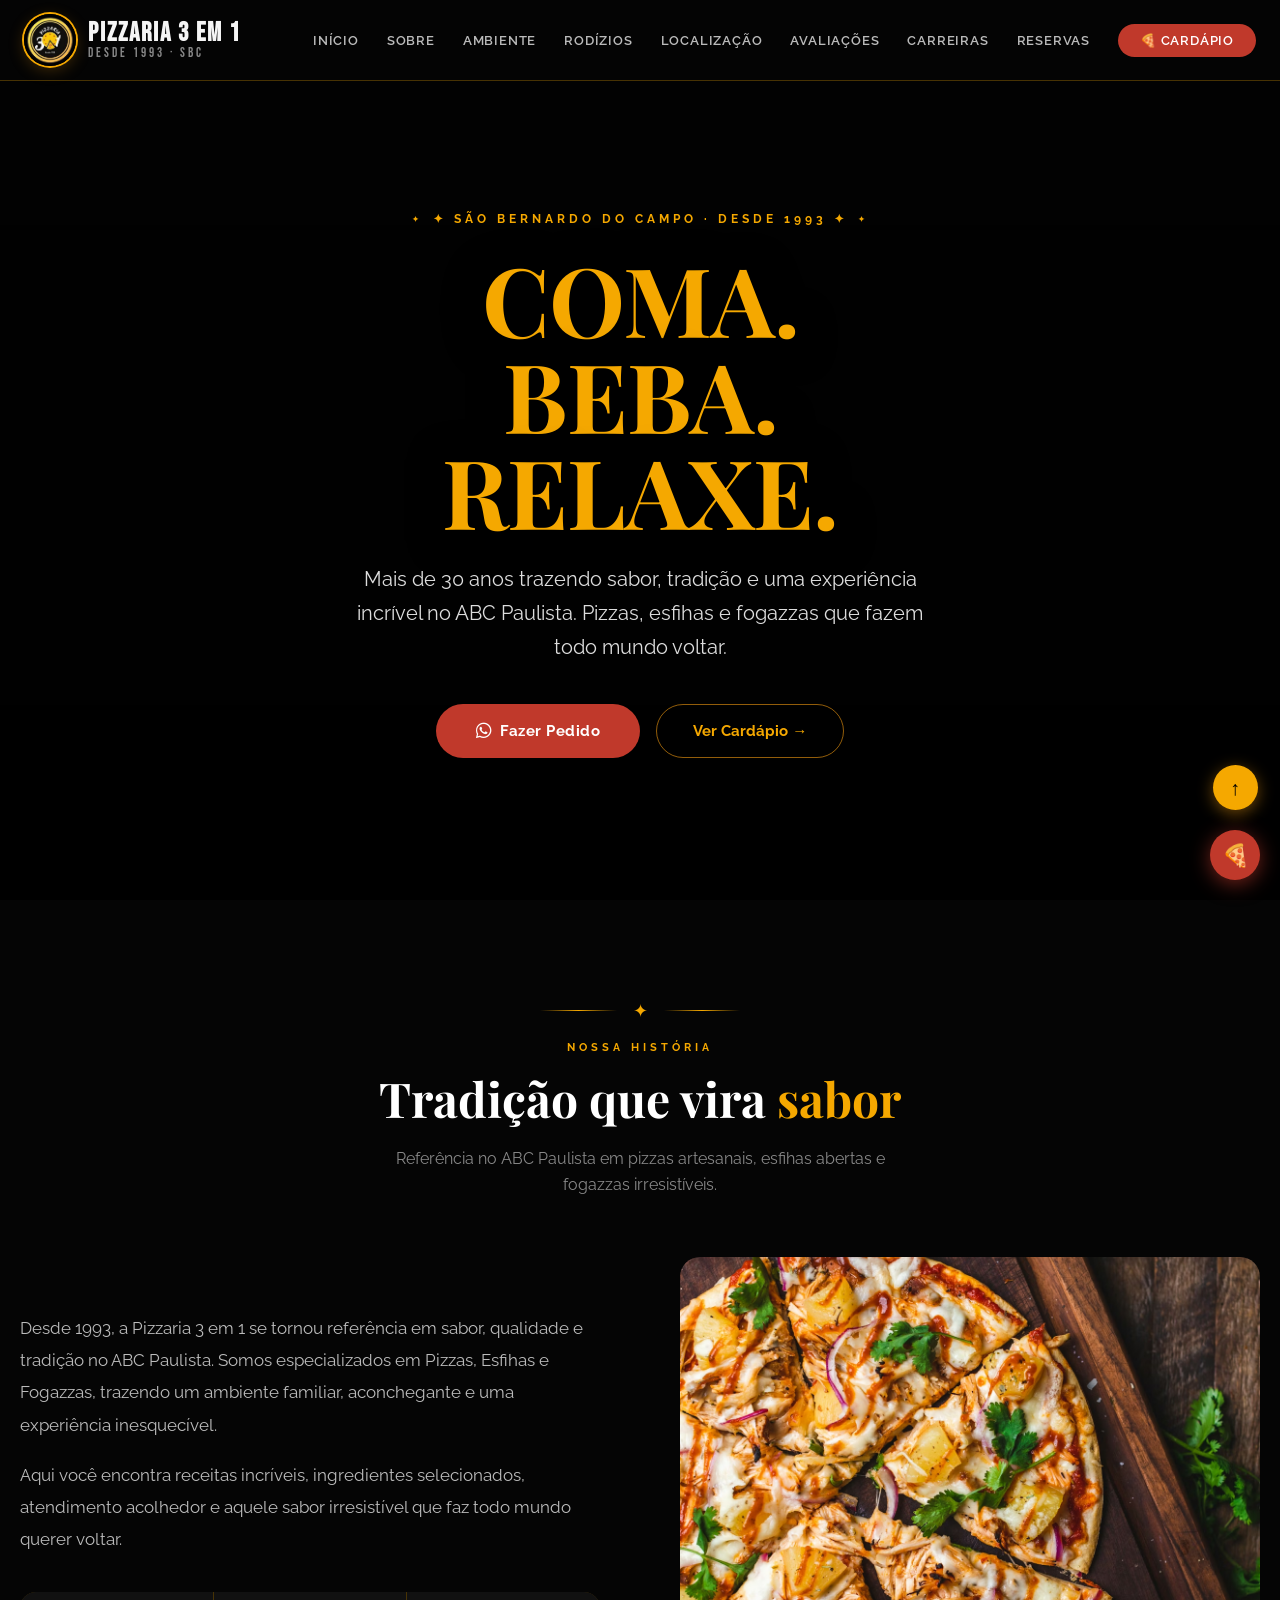
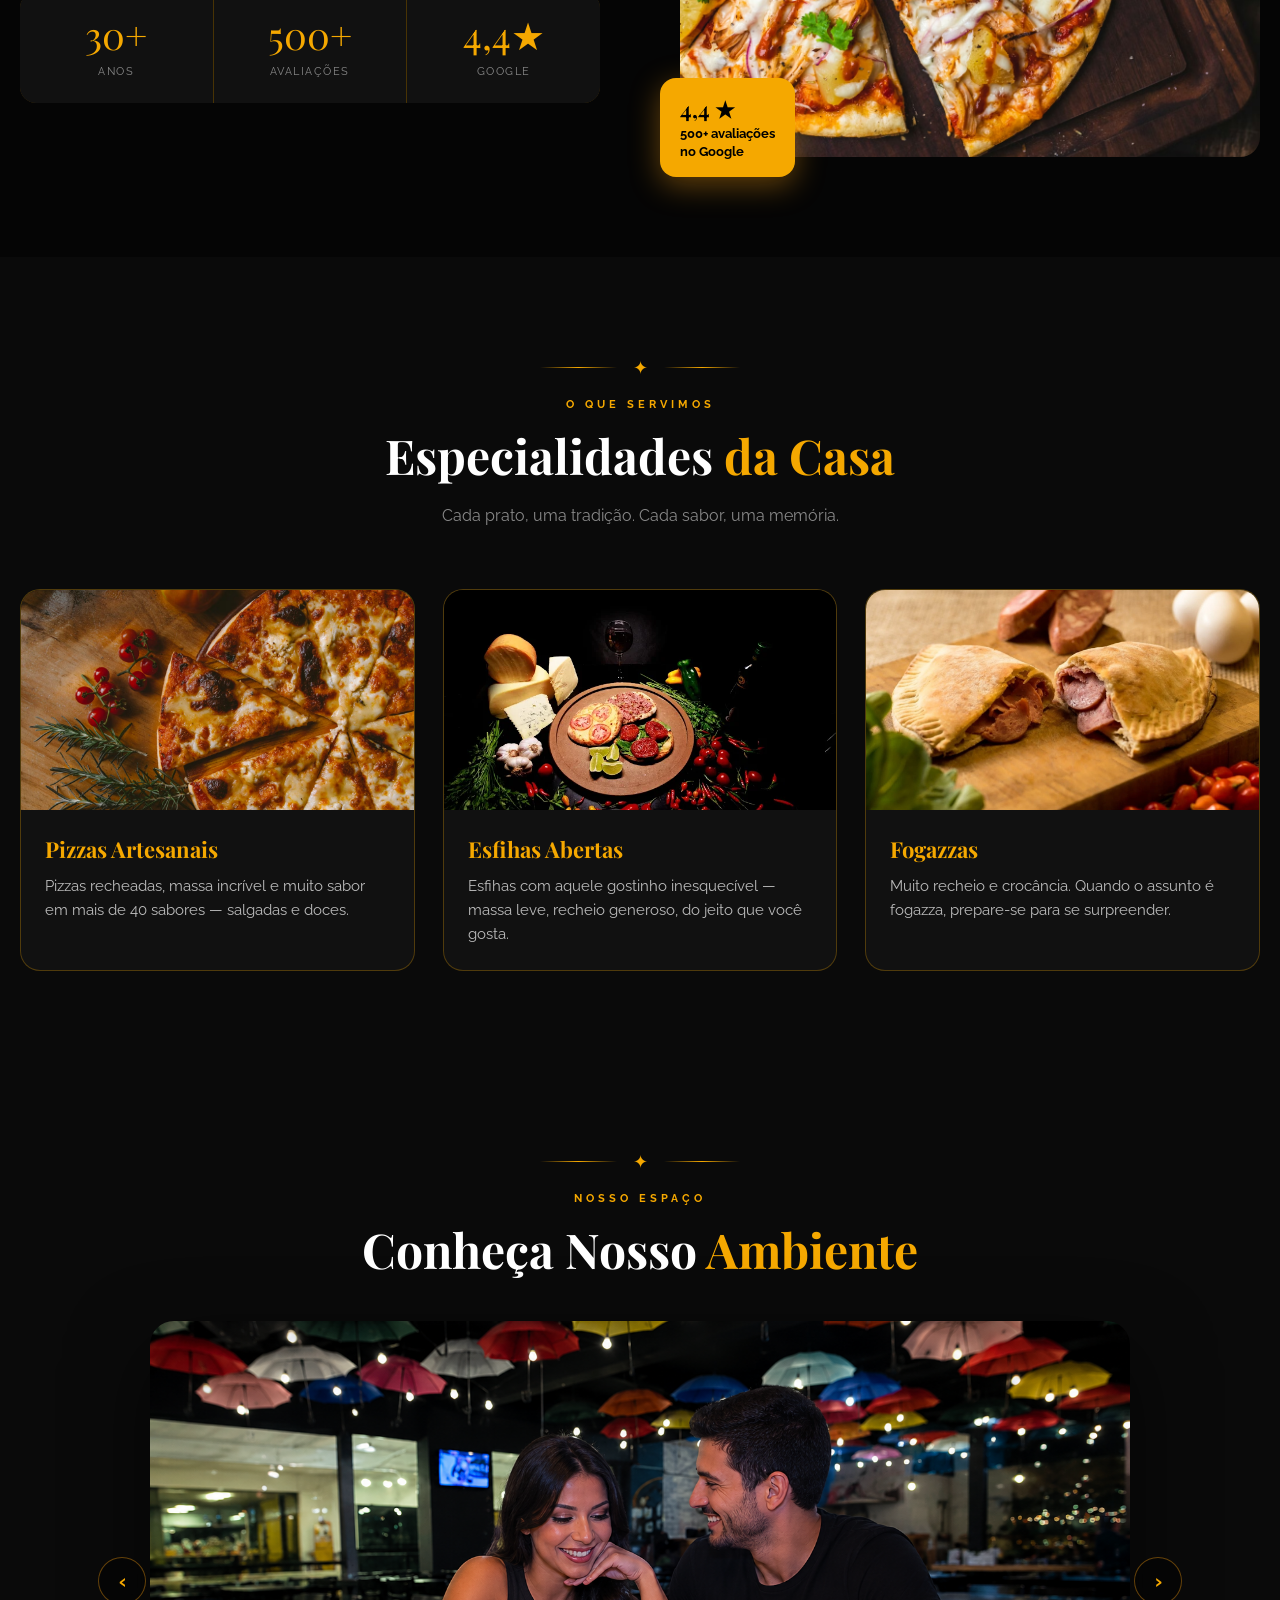
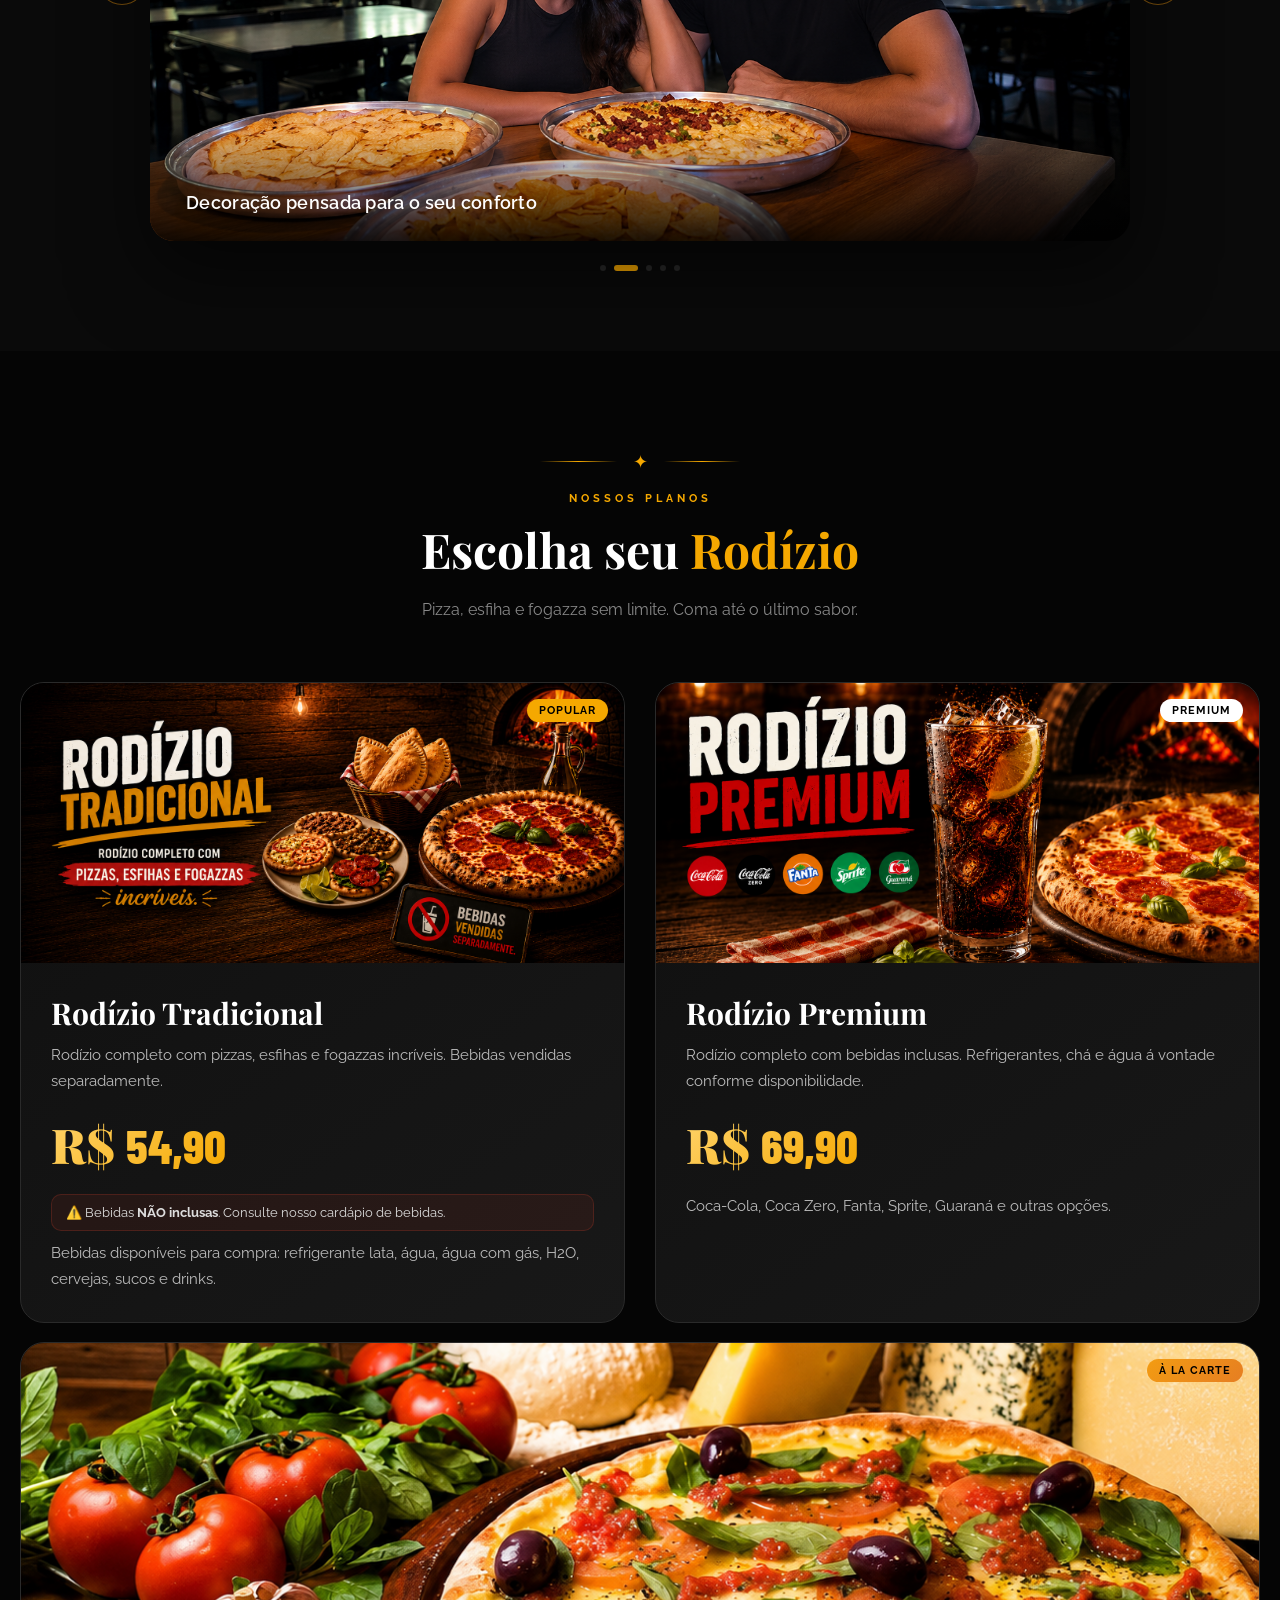
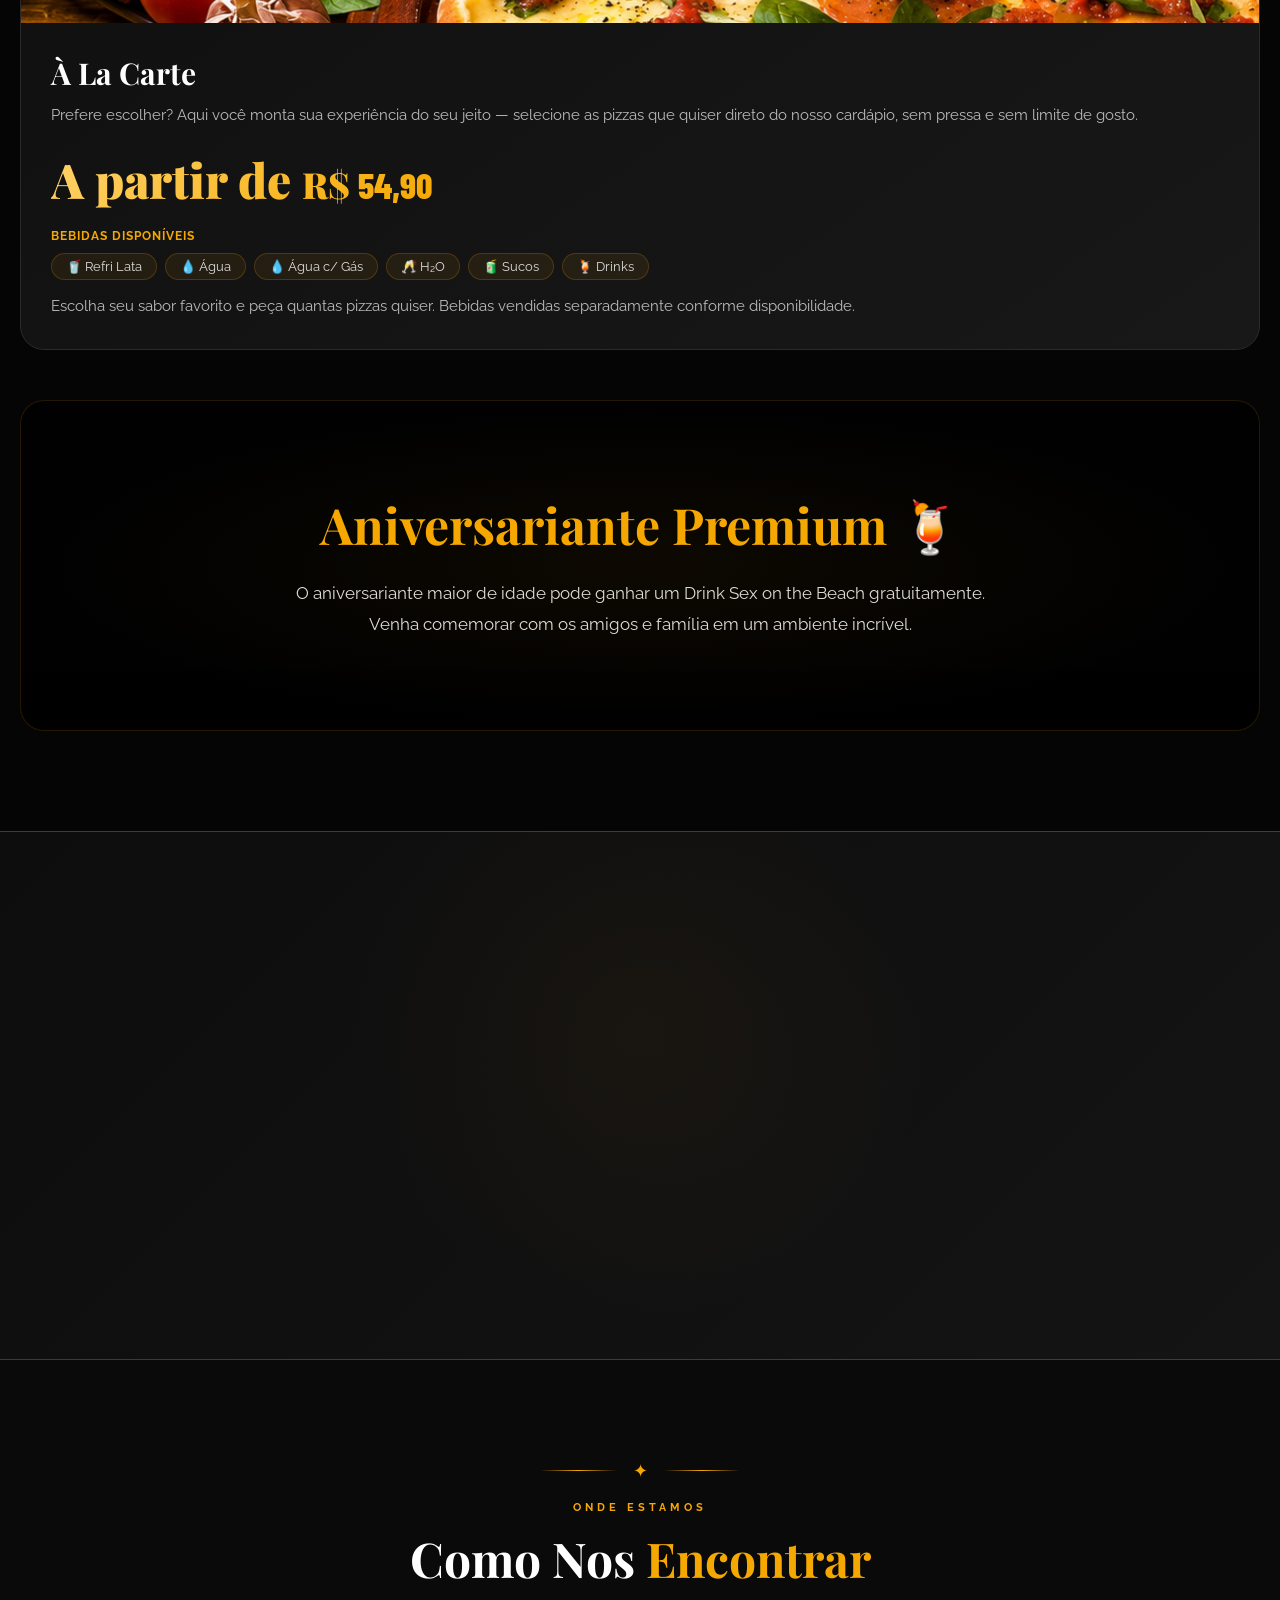
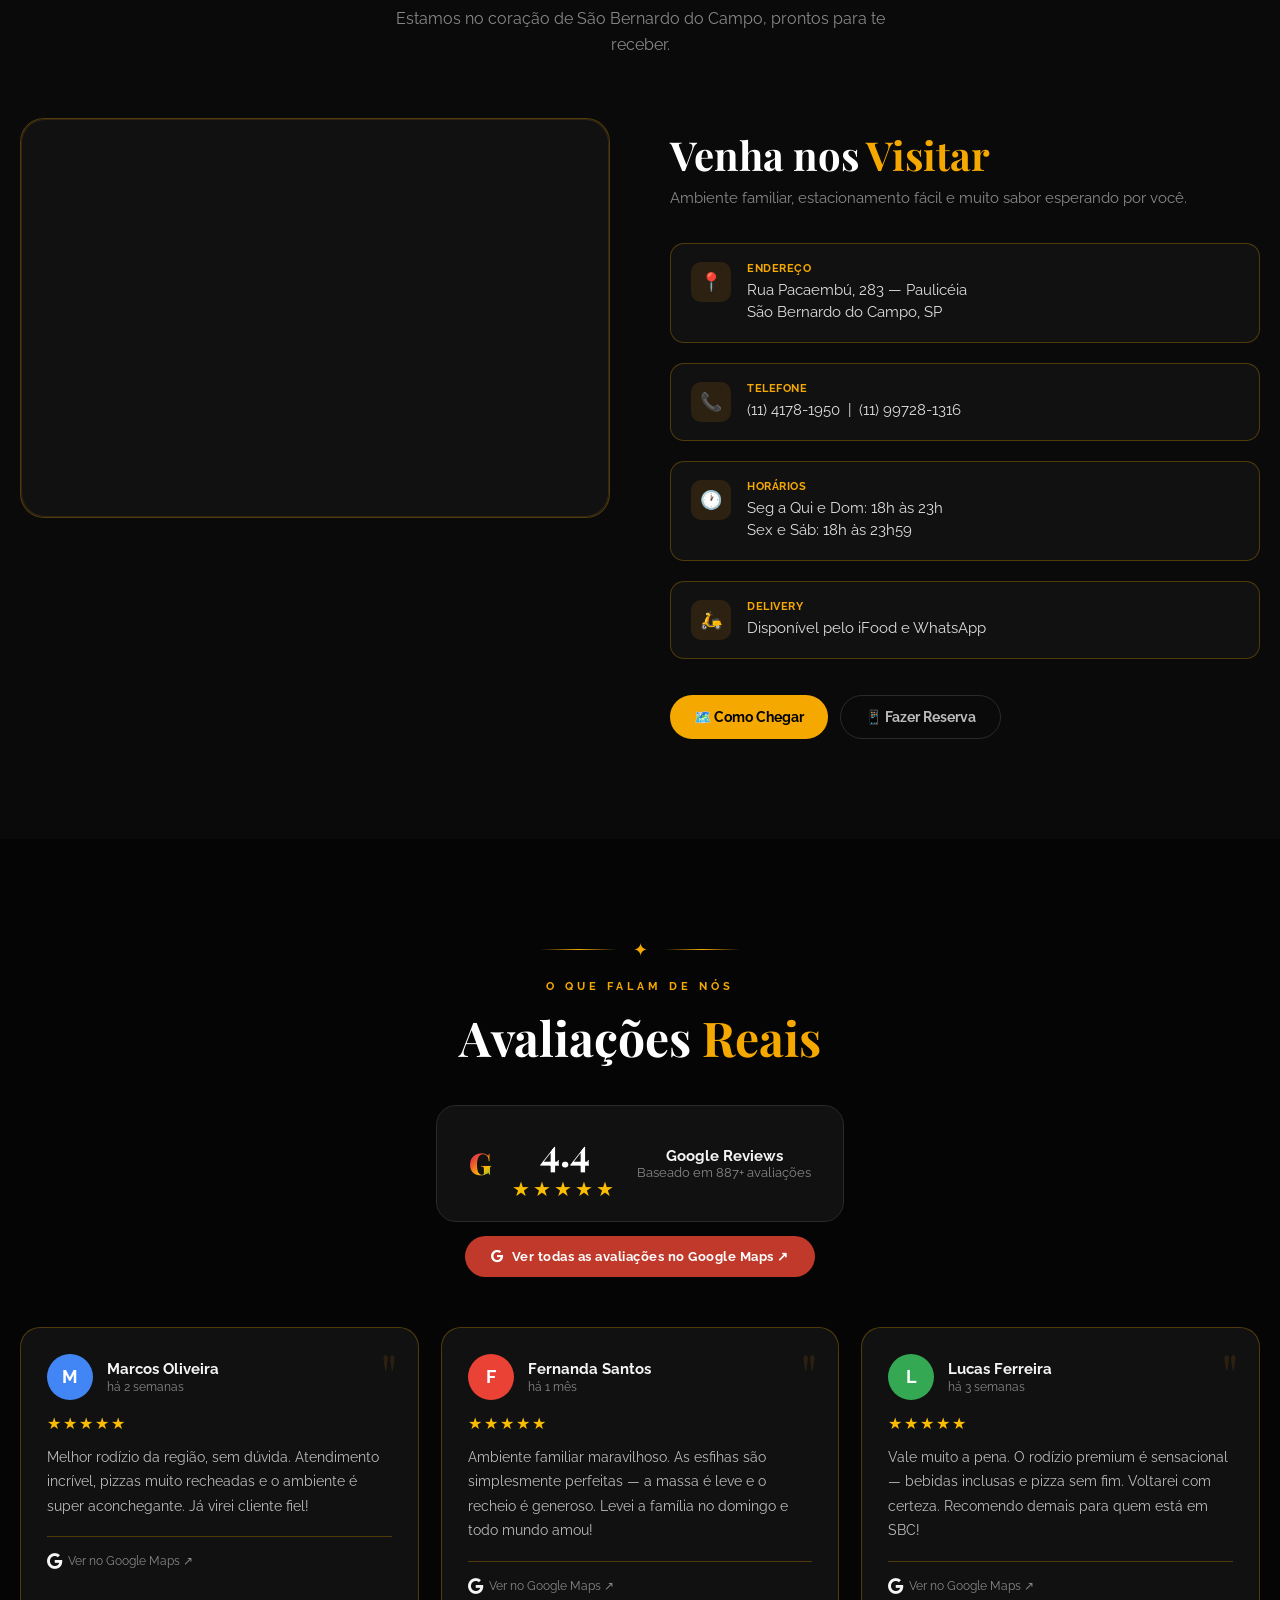
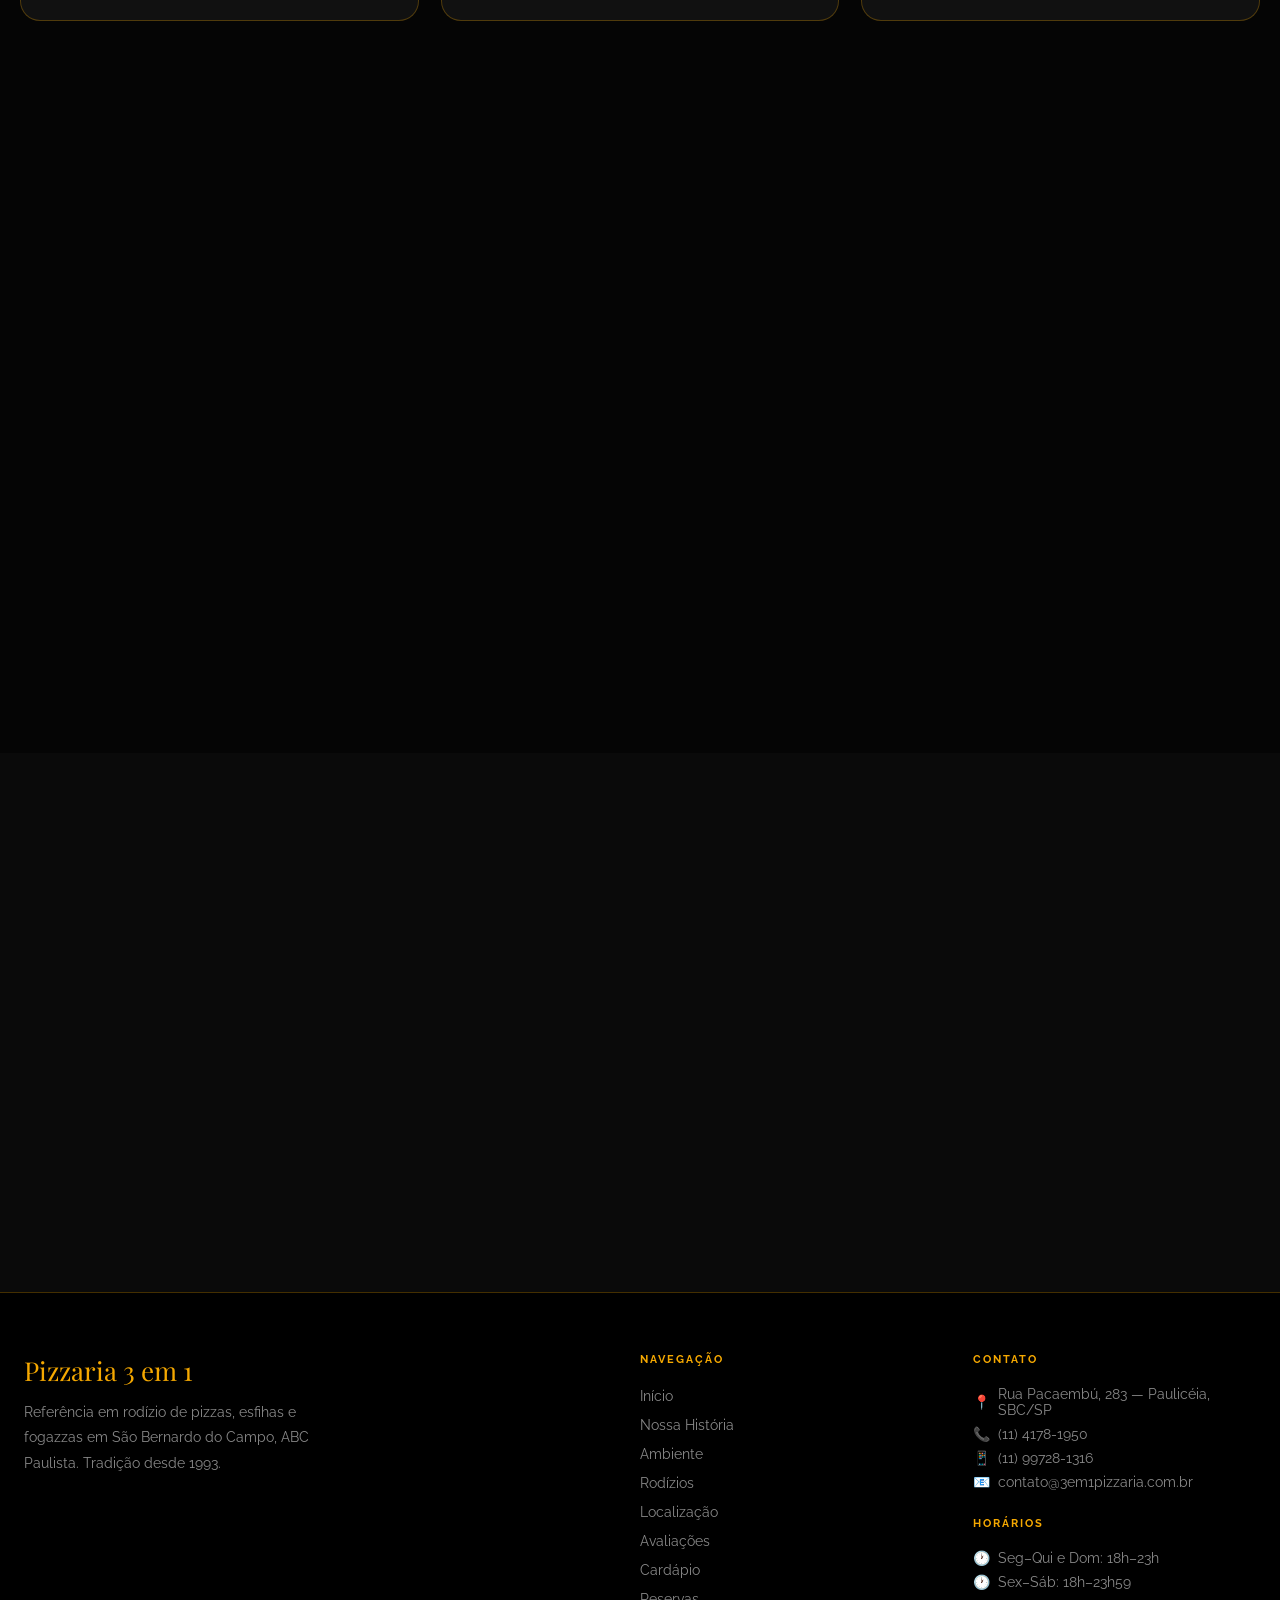
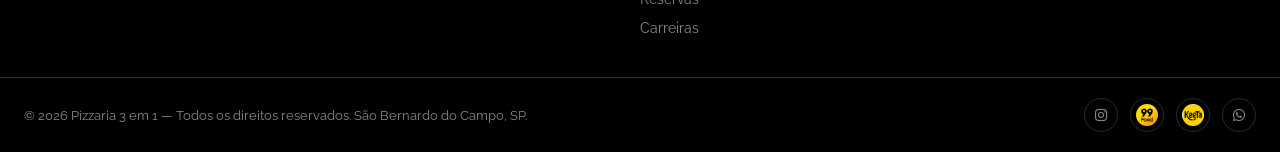
==== index.html @ fbf91c98 "Initial project commit" ====
<!DOCTYPE html>
<html lang="pt-BR">
<head>
  <meta charset="UTF-8" />
  <meta name="viewport" content="width=device-width, initial-scale=1.0" />
  <!-- Feito por:  -->
  <!-- Ajustes iniciais de informações do site-->
  <title>Pizzaria 3 em 1 | Melhor Rodízio de Pizza em São Bernardo do Campo — ABC Paulista</title>
  <meta name="description" content="A Pizzaria 3 em 1 é referência em rodízio de pizzas, esfihas e fogazzas em São Bernardo do Campo. Mais de 30 anos de tradição no ABC Paulista. Delivery, rodízio e ambiente familiar. (11) 99728-1316.">
  <meta name="keywords" content="pizzaria são bernardo do campo, rodízio pizza ABC paulista, delivery pizza SBC, pizzaria 3 em 1, esfiha são bernardo, fogazza SBC, melhor pizzaria ABC, rodízio pizza paulicéia, pizza delivery são bernardo">
  <meta name="robots" content="index, follow">
  <meta name="author" content="Pizzaria 3 em 1">
  <link rel="canonical" href="https://www.3em1pizzaria.com.br/">

  <!--  OPEN GRAPH  - Prévia do site em compartilhamento -->
  <meta property="og:type" content="restaurant">
  <meta property="og:title" content="Pizzaria 3 em 1 — Coma. Beba. Relaxe. | São Bernardo do Campo">
  <meta property="og:description" content="O melhor rodízio de pizzas, esfihas e fogazzas do ABC Paulista. Mais de 30 anos de tradição em São Bernardo do Campo. Reserve sua mesa!">
  <meta property="og:image" content="https://images.unsplash.com/photo-1513104890138-7c749659a591?q=80&w=1200&auto=format&fit=crop">
  <meta property="og:url" content="https://www.3em1pizzaria.com.br/">
  <meta property="og:site_name" content="Pizzaria 3 em 1">
  <meta property="og:locale" content="pt_BR">

  <!--  TWITTER CARD - Prévia do site em compartilhamento  -->
  <meta name="twitter:card" content="summary_large_image">
  <meta name="twitter:title" content="Pizzaria 3 em 1 — São Bernardo do Campo">
  <meta name="twitter:description" content="O melhor rodízio de pizzas, esfihas e fogazzas do ABC Paulista. Tradição desde 1993.">
  <meta name="twitter:image" content="https://images.unsplash.com/photo-1513104890138-7c749659a591?q=80&w=1200&auto=format&fit=crop">

  <!-- FONTS - Fontes do site  -->
  <link rel="preconnect" href="https://fonts.googleapis.com">
  <link rel="preconnect" href="https://fonts.gstatic.com" crossorigin>
  <link href="https://fonts.googleapis.com/css2?family=Playfair+Display:wght@700;900&family=Raleway:wght@400;600;700&family=Bebas+Neue&family=Barlow+Condensed:wght@700;800&display=swap" rel="stylesheet">

  <!-- LOCAL BUSINESS SCHEMA - Passando dados para o Google melhorar a pesquisa -->
  <script type="application/ld+json">
  {
    "@context": "https://schema.org",
    "@type": "Restaurant",
    "name": "Pizzaria 3 em 1",
    "image": "https://images.unsplash.com/photo-1513104890138-7c749659a591?q=80&w=1200",
    "description": "Pizzaria especializada em rodízio de pizzas, esfihas e fogazzas em São Bernardo do Campo, ABC Paulista.",
    "url": "https://www.3em1pizzaria.com.br",
    "telephone": ["+55-11-4178-1950", "+55-11-99728-1316"],
    "email": "contato@3em1pizzaria.com.br",
    "address": {
      "@type": "PostalAddress",
      "streetAddress": "Rua Pacaembú, 283",
      "addressLocality": "São Bernardo do Campo",
      "addressRegion": "SP",
      "postalCode": "09778-000",
      "addressCountry": "BR"
    },
    "geo": {
      "@type": "GeoCoordinates",
      "latitude": -23.6939,
      "longitude": -46.5649
    },
    "openingHoursSpecification": [
      { "@type": "OpeningHoursSpecification", "dayOfWeek": ["Monday","Tuesday","Wednesday","Thursday","Sunday"], "opens": "18:00", "closes": "23:00" },
      { "@type": "OpeningHoursSpecification", "dayOfWeek": ["Friday","Saturday"], "opens": "18:00", "closes": "23:59" }
    ],
    "servesCuisine": ["Pizza", "Esfiha", "Fogazza", "Comida Brasileira"],
    "priceRange": "$$",
    "aggregateRating": { "@type": "AggregateRating", "ratingValue": "4.4", "reviewCount": "500" },
    "hasMenu": "https://www.3em1pizzaria.com.br/cardapio.html"
  }
  </script>
  <!-- fontawasome - Framework -->
  <link rel="stylesheet" href="https://cdnjs.cloudflare.com/ajax/libs/font-awesome/6.7.2/css/all.min.css" crossorigin="anonymous" referrerpolicy="no-referrer" />
  <!-- Style.css -->
   <link rel="stylesheet" href="CSS/style.css">

  <!-- CORREÇÕES DA RESPONSIVIDADE E FONTE -->
  <!-- Fixer.css -->
   <link rel="stylesheet" href="CSS/fixer.css">
</head>
<body>

<!--  HEADER PREMIUM  -->
<header id="mainHeader" role="banner">
  <nav aria-label="Navegação principal">
    <div class="logo-wrap">
      <a href="#home" aria-label="Voltar ao início">
        <img class="logo-icon" src="imagens/logo.jpg" alt="Logo da Pizzaria 3 em 1">     </a>
      <div class="logo-text" aria-label="Pizzaria 3 em 1">
        <strong class="logo-title">Pizzaria 3 em 1</strong>
        <span class="logo-sub">Desde 1993 · SBC</span>
      </div>
    </div>
<!-- Navegação - Navbar -->
    <div class="nav-links" role="navigation">
      <a href="#home">Início</a>
      <a href="#sobre">Sobre</a>
      <a href="#ambiente">Ambiente</a>
      <a href="#rodizio">Rodízios</a>
      <a href="#localizacao">Localização</a>
      <a href="#avaliacoes">Avaliações</a>
      <a href="#carreiras">Carreiras</a>
      <a href="reserva.html">Reservas</a>
      <a href="cardapio.html" class="nav-cta" aria-label="Ver cardápio completo"><span>🍕 Cardápio</span></a>
      
    </div>
    <!-- Menu Mobile -->
    <button class="pizza-menu-btn" id="pizzaMenuBtn" aria-label="Abrir menu de navegação" aria-expanded="false">
      <span class="pizza-slice" id="pizzaSlice" aria-hidden="true">🍕</span>
    </button>
  </nav>
</header>

<!-- NAV MOBILE -->
<nav class="mobile-nav" id="mobileNav" aria-label="Menu mobile" aria-hidden="true">
  <button class="mobile-nav-close" id="mobileNavClose" aria-label="Fechar menu">✕</button>
  <img class="mobile-nav-logo" src="imagens/logo.jpg" alt="Logo da Pizzaria 3 em 1">
  <a href="#home" class="mobile-link">Início</a>
  <a href="#sobre" class="mobile-link">Sobre</a>
  <a href="#ambiente" class="mobile-link">Ambiente</a>
  <a href="#rodizio" class="mobile-link">Rodízios</a>
  <a href="#localizacao" class="mobile-link">Localização</a>
  <a href="#avaliacoes" class="mobile-link">Avaliações</a>
  <a href="#carreiras" class="mobile-link">Carreiras</a>
  <a href="reserva.html" class="mobile-link">Reservas</a>
  <a href="cardapio.html" class="mobile-link mobile-link-highlight">🍕 Cardápio</a>
</nav>

<!-- ══════════════════════════════════════════
     HERO PREMIUM
══════════════════════════════════════════ -->
<section class="hero" id="home" aria-label="Banner principal">
  <div class="hero-bg" id="heroBg"></div>
  <div class="hero-overlay"></div>
  <div class="hero-content">
    <div class="hero-eyebrow" aria-hidden="true">✦ São Bernardo do Campo · Desde 1993 ✦</div>
    <h1>COMA.<br>BEBA.<br>RELAXE.</h1>
    <p>Mais de 30 anos trazendo sabor, tradição e uma experiência incrível no ABC Paulista. Pizzas, esfihas e fogazzas que fazem todo mundo voltar.</p>
    <div class="hero-btns">
      <a href="https://wa.me/5511997281316?text=Olá! Gostaria de fazer um pedido" class="btn" target="_blank" rel="noopener" aria-label="Fazer pedido via WhatsApp">
       <i class="fa-brands fa-whatsapp btn-icon" aria-hidden="true"></i>
        <span>Fazer Pedido</span>
      </a>
      <a href="cardapio.html" class="btn-outline" aria-label="Ver cardápio completo">Ver Cardápio →</a>
    </div>
  </div>

</section>

<!-- ══════════════════════════════════════════
     SOBRE / HISTÓRIA
══════════════════════════════════════════ -->
<section id="sobre" aria-labelledby="sobre-title">
  <div class="container">
    <div class="gold-divider reveal"><span>✦</span></div>
    <p class="section-label reveal">Nossa história</p>
    <h2 class="title reveal" id="sobre-title">Tradição que vira <em>sabor</em></h2>
    <p class="title-sub reveal">Referência no ABC Paulista em pizzas artesanais, esfihas abertas e fogazzas irresistíveis.</p>

    <div class="about-grid">
      <div class="about-text reveal">
        <p>Desde 1993, a Pizzaria 3 em 1 se tornou referência em sabor, qualidade e tradição no ABC Paulista. Somos especializados em Pizzas, Esfihas e Fogazzas, trazendo um ambiente familiar, aconchegante e uma experiência inesquecível.</p>
        <p>Aqui você encontra receitas incríveis, ingredientes selecionados, atendimento acolhedor e aquele sabor irresistível que faz todo mundo querer voltar.</p>
        <div class="about-stats" role="list">
          <div class="stat" role="listitem">
            <span class="stat-num">30+</span>
            <span class="stat-label">Anos</span>
          </div>
          <div class="stat" role="listitem">
            <span class="stat-num">500+</span>
            <span class="stat-label">Avaliações</span>
          </div>
          <div class="stat" role="listitem">
            <span class="stat-num">4,4★</span>
            <span class="stat-label">Google</span>
          </div>
        </div>
      </div>
      <div class="about-img-wrap reveal reveal-delay-2">
        <img
          class="about-img"
          src="imagens/aboutimage.avif"
          alt="Pizza artesanal suculenta da Pizzaria 3 em 1"
          loading="lazy"
          width="600" height="500"
        >
        <div class="about-img-badge" aria-label="Nota 4,4 no Google">
          <strong>4,4 ★</strong>
          500+ avaliações<br>no Google
        </div>
      </div>
    </div>
  </div>
</section>

<!-- ══════════════════════════════════════════
     ESPECIALIDADES
══════════════════════════════════════════ -->
<section aria-labelledby="esp-title" class="section-alt">
  <div class="container">
    <div class="gold-divider reveal"><span>✦</span></div>
    <p class="section-label reveal">O que servimos</p>
    <h2 class="title reveal" id="esp-title">Especialidades <em>da Casa</em></h2>
    <p class="title-sub reveal">Cada prato, uma tradição. Cada sabor, uma memória.</p>
    <div class="cards">
      <div class="card reveal reveal-delay-1">
        <div class="card-img-wrap">
          <img
            src="imagens/heroback.avif" alt="Pizzas Artesanais da Pizzaria 3 em 1"
            loading="lazy" width="900" height="220"
          >
        </div>
        <div class="card-content">
          <h3>Pizzas Artesanais</h3>
          <p>Pizzas recheadas, massa incrível e muito sabor em mais de 40 sabores — salgadas e doces.</p>
        </div>
      </div>
      <div class="card reveal reveal-delay-2">
        <div class="card-img-wrap">
          <img
            src="imagens/esfihas.webp"
            alt="Esfihas Abertas da Pizzaria 3 em 1"
            loading="lazy" width="400" height="220"
          >
        </div>
        <div class="card-content">
          <h3>Esfihas Abertas</h3>
          <p>Esfihas com aquele gostinho inesquecível — massa leve, recheio generoso, do jeito que você gosta.</p>
        </div>
      </div>
      <div class="card reveal reveal-delay-3">
        <div class="card-img-wrap">
          <img
            src="imagens/fog.webp"
            alt="Fogazzas crocantes da Pizzaria 3 em 1"
            loading="lazy" width="400" height="220"
          >
        </div>
        <div class="card-content">
          <h3>Fogazzas</h3>
          <p>Muito recheio e crocância. Quando o assunto é fogazza, prepare-se para se surpreender.</p>
        </div>
      </div>
    </div>
  </div>
</section>

<!-- ══════════════════════════════════════════
     CARROSSEL DE AMBIENTE
══════════════════════════════════════════ -->
<section class="carousel-section" id="ambiente" aria-labelledby="amb-title">
  <div class="gold-divider reveal"><span>✦</span></div>
  <p class="section-label reveal">Nosso espaço</p>
  <h2 class="title reveal" id="amb-title">Conheça Nosso <em>Ambiente</em></h2>
  <div class="carousel-wrapper">
    <div class="carousel-track-outer">
      <div class="carousel-track" id="carouselTrack" role="list">
        <div class="carousel-slide" role="listitem">
          <img src="imagens/ambiente1.png" alt="Salão principal — ambiente familiar e aconchegante" loading="lazy" width="1100" height="520">
          <div class="carousel-caption">Salão principal — ambiente familiar e aconchegante</div>
        </div>
        <div class="carousel-slide" role="listitem">
          <img src="imagens/ambiente2.png" alt="Mesas e decoração pensadas para o seu conforto" loading="lazy" width="1100" height="520">
          <div class="carousel-caption">Decoração pensada para o seu conforto</div>
        </div>
        <div class="carousel-slide" role="listitem">
          <img src="imagens/ambiente3.avif" alt="Pizzas artesanais saindo do forno" loading="lazy" width="1100" height="520">
          <div class="carousel-caption">Nossas pizzas artesanais saindo do forno</div>
        </div>
        <div class="carousel-slide" role="listitem">
          <img src="imagens/ambiente4.png" alt="Nossa equipe pronta para te receber" loading="lazy" width="1100" height="520">
          <div class="carousel-caption">Nossa equipe pronta para te receber</div>
        </div>
        <div class="carousel-slide" role="listitem">
          <img src="imagens/ambiente5.avif" alt="Esfihas abertas com sabores irresistíveis" loading="lazy" width="1100" height="520">
          <div class="carousel-caption">Esfihas abertas com sabores irresistíveis</div>
        </div>
      </div>
    </div>
    <button class="carousel-btn prev" id="carouselPrev" aria-label="Slide anterior">‹</button>
    <button class="carousel-btn next" id="carouselNext" aria-label="Próximo slide">›</button>
  </div>
  <div class="carousel-dots" id="carouselDots" role="tablist" aria-label="Slides do carrossel"></div>
</section>

<!-- ══════════════════════════════════════════
     RODÍZIOS
══════════════════════════════════════════ -->
<section id="rodizio" aria-labelledby="rod-title">
  <div class="container">
    <div class="gold-divider reveal"><span>✦</span></div>
    <p class="section-label reveal">Nossos planos</p>
    <h2 class="title reveal" id="rod-title">Escolha seu <em>Rodízio</em></h2>
    <p class="title-sub reveal">Pizza, esfiha e fogazza sem limite. Coma até o último sabor.</p>

    <div class="rodizios">
      <div class="rodizio-box reveal reveal-delay-1">
        <div class="rodizio-box-img-wrap">
          <img src="imagens/tradicional.png" alt="Rodízio Tradicional da Pizzaria 3 em 1" loading="lazy" width="600" height="280">
          <span class="rodizio-badge">Popular</span>
        </div>
        <div class="rodizio-content">
          <h3>Rodízio Tradicional</h3>
          <p>Rodízio completo com pizzas, esfihas e fogazzas incríveis. Bebidas vendidas separadamente.</p>
          <div class="price" aria-label="Preço: R$ 54,90">R$ <span class="price-strong">54,90</span></div>
          <div class="rodizio-alert">⚠️ Bebidas <strong>NÃO inclusas</strong>. Consulte nosso cardápio de bebidas.</div>
          <p class="rodizio-drinks">Bebidas disponíveis para compra: refrigerante lata, água, água com gás, H2O, cervejas, sucos e drinks.</p>
        </div>
      </div>
      <div class="rodizio-box reveal reveal-delay-2">
        <div class="rodizio-box-img-wrap">
          <img src="imagens/premium.png" alt="Rodízio Premium da Pizzaria 3 em 1" loading="lazy" width="600" height="280">
          <span class="rodizio-badge rodizio-badge-premium">Premium</span>
        </div>
        <div class="rodizio-content">
          <h3>Rodízio Premium</h3>
          <p>Rodízio completo com bebidas inclusas. Refrigerantes, chá e água á vontade conforme disponibilidade.</p>
          <div class="price" aria-label="Preço: R$ 69,90">R$ <span class="price-strong">69,90</span></div>
          <p class="rodizio-note">Coca-Cola, Coca Zero, Fanta, Sprite, Guaraná e outras opções.</p>
        </div>
      </div>
    </div>

    <br>
    
<div class="rodizio-box reveal reveal-delay-3">
  <div class="rodizio-box-img-wrap">
    <img src="imagens/pizza.png" alt="Pizza à la carte Pizzaria 3 em 1" loading="lazy" width="600" height="280">
    <span class="rodizio-badge rodizio-badge-la-carte">À La Carte</span>
  </div>
  <div class="rodizio-content">
    <h3>À La Carte</h3>
    <p>Prefere escolher? Aqui você monta sua experiência do seu jeito — selecione as pizzas que quiser direto do nosso cardápio, sem pressa e sem limite de gosto.</p>
    <div class="price" aria-label="Pizzas a partir de R$ 54,90">A partir de <span class="price-large">R$&nbsp;<span class="price-strong">54,90</span></span></div>
    <div class="beverage-block">
      <div class="beverage-label">Bebidas disponíveis</div>
      <div class="beverage-chips">
        <span class="beverage-chip">🥤 Refri Lata</span>
        <span class="beverage-chip">💧 Água</span>
        <span class="beverage-chip">💧 Água c/ Gás</span>
        <span class="beverage-chip">🥂 H₂O</span>
        <span class="beverage-chip">🧃 Sucos</span>
        <span class="beverage-chip">🍹 Drinks</span>
      </div>
    </div>
    <p class="menu-card-note">Escolha seu sabor favorito e peça quantas pizzas quiser. Bebidas vendidas separadamente conforme disponibilidade.</p>
  </div>
</div>

    <div class="birthday reveal">
      <h2>Aniversariante Premium 🍹</h2>
      <p>O aniversariante maior de idade pode ganhar um Drink Sex on the Beach gratuitamente. Venha comemorar com os amigos e família em um ambiente incrível.</p>
    </div>
  </div>
</section>

<!-- ══════════════════════════════════════════
     CTA CARDÁPIO
══════════════════════════════════════════ -->
<section class="menu-cta-section" aria-labelledby="cta-title">
  <div class="container reveal">
    <div class="gold-divider"><span>✦</span></div>
    <h2 id="cta-title">Cardápio <em>Completo</em></h2>
    <p>Mais de 100 sabores entre pizzas, esfihas, fogazzas, porções e bebidas. Veja tudo no nosso cardápio interativo.</p>
    <div class="menu-cta-tags">
      <span class="tag">🍕 Pizzas</span>
      <span class="tag">🥙 Esfihas</span>
      <span class="tag">🥟 Fogazzas</span>
      <span class="tag">🍟 Porções</span>
      <span class="tag">🍺 Bebidas</span>
      <span class="tag">🍫 Doces</span>
    </div>
    <a href="cardapio.html" class="btn btn-wide" aria-label="Ver cardápio completo">
      <span>Ver Cardápio Completo</span> →
    </a>
  </div>
</section>

<!-- ══════════════════════════════════════════
     LOCALIZAÇÃO
══════════════════════════════════════════ -->
<section class="location-section" id="localizacao" aria-labelledby="loc-title">
  <div class="container">
    <div class="gold-divider reveal"><span>✦</span></div>
    <p class="section-label reveal text-center">Onde estamos</p>
    <h2 class="title reveal" id="loc-title">Como Nos <em>Encontrar</em></h2>
    <p class="title-sub reveal">Estamos no coração de São Bernardo do Campo, prontos para te receber.</p>
  </div>
  <div class="location-grid">
    <div class="location-map reveal">
      <!-- MAPA COM COORDENADAS REAIS DA RUA PACAEMBÚ, 283 -->
      <iframe
        src="https://www.google.com/maps/embed?pb=!1m18!1m12!1m3!1d3654.2!2d-46.549071!3d-23.682511!2m3!1f0!2f0!3f0!3m2!1i1024!2i768!4f13.1!3m3!1m2!1s0x94ce4486c3acd0c5%3A0x5b7b5e5e5e5e5e5e!2sR.%20Pacaemb%C3%BA%2C%20283%20-%20Pauliceia%2C%20S%C3%A3o%20Bernardo%20do%20Campo%20-%20SP%2C%2009692-040!5e0!3m2!1spt-BR!2sbr!4v1700000000000!5m2!1spt-BR!2sbr"
        title="Localização da Pizzaria 3 em 1 — Rua Pacaembú, 283, São Bernardo do Campo"
        loading="lazy"
        referrerpolicy="no-referrer-when-downgrade"
        allowfullscreen
      ></iframe>
      <div class="location-map-overlay" aria-hidden="true"></div>
    </div>
    <div class="location-info reveal reveal-delay-2">
      <h2>Venha nos <em>Visitar</em></h2>
      <p class="loc-sub">Ambiente familiar, estacionamento fácil e muito sabor esperando por você.</p>
      <div class="loc-items">
        <div class="loc-item">
          <div class="loc-icon" aria-hidden="true">📍</div>
          <div class="loc-text">
            <strong>Endereço</strong>
            <p>Rua Pacaembú, 283 — Paulicéia<br>São Bernardo do Campo, SP</p>
          </div>
        </div>
        <div class="loc-item">
          <div class="loc-icon" aria-hidden="true">📞</div>
          <div class="loc-text">
            <strong>Telefone</strong>
            <p><a href="tel:+551141781950">(11) 4178-1950</a> &nbsp;|&nbsp; <a href="tel:+5511997281316">(11) 99728-1316</a></p>
          </div>
        </div>
        <div class="loc-item">
          <div class="loc-icon" aria-hidden="true">🕐</div>
          <div class="loc-text">
            <strong>Horários</strong>
            <p>Seg a Qui e Dom: 18h às 23h<br>Sex e Sáb: 18h às 23h59</p>
          </div>
        </div>
        <div class="loc-item">
          <div class="loc-icon" aria-hidden="true">🛵</div>
          <div class="loc-text">
            <strong>Delivery</strong>
            <p>Disponível pelo iFood e WhatsApp</p>
          </div>
        </div>
      </div>
      <div class="loc-btns">
        <a href="https://maps.google.com/?q=Rua+Pacaembú+283+São+Bernardo+do+Campo" target="_blank" rel="noopener" class="loc-btn loc-btn-primary" aria-label="Abrir rota no Google Maps">
          🗺️ Como Chegar
        </a>
        <a href="reserva.html" class="loc-btn loc-btn-secondary" aria-label="Fazer reserva">
  📱 Fazer Reserva
</a>
        </a>
      </div>
    </div>
  </div>
</section>

<!-- ══════════════════════════════════════════
     AVALIAÇÕES GOOGLE
══════════════════════════════════════════ -->
<section id="avaliacoes" aria-labelledby="av-title">
  <div class="container">
    <div class="reviews-header reveal">
      <div class="gold-divider"><span>✦</span></div>
      <p class="section-label">O que falam de nós</p>
      <h2 class="title" id="av-title">Avaliações <em>Reais</em></h2>
      <div class="google-rating" role="img" aria-label="Nota 4.4 de 5 no Google, baseado em mais de 887 avaliações">
        <span class="google-logo" aria-hidden="true">G</span>
        <div>
          <div class="g-score" aria-hidden="true">4.4</div>
          <div class="g-stars" aria-hidden="true">★★★★★</div>
        </div>
        <div>
          <div class="review-source-title">Google Reviews</div>
          <div class="g-count">Baseado em 887+ avaliações</div>
        </div>
      </div>
      <div class="review-action">
        <a href="https://www.google.com/maps/search/Pizzaria+3+em+1+Rua+Pacaemb%C3%BA+283+S%C3%A3o+Bernardo+do+Campo/@-23.6939,-46.5649,17z" target="_blank" rel="noopener" class="btn btn-review" aria-label="Ver todas as avaliações no Google Maps">
          <i class="fa-brands fa-google"></i>
          Ver todas as avaliações no Google Maps ↗
        </a>
      </div>
    </div>

    <div class="reviews-grid">
      <a href="https://www.google.com/maps/search/Pizzaria+3+em+1+Rua+Pacaemb%C3%BA+283+S%C3%A3o+Bernardo+do+Campo/@-23.6939,-46.5649,17z" target="_blank" rel="noopener" class="review-card review-link-card reveal reveal-delay-1" aria-label="Ver avaliação de Marcos Oliveira no Google">
        <div class="review-top">
          <div class="review-avatar avatar-blue" aria-hidden="true">M</div>
          <div>
            <div class="review-name">Marcos Oliveira</div>
            <div class="review-date">há 2 semanas</div>
          </div>
        </div>
        <div class="review-stars" aria-label="5 de 5 estrelas">★★★★★</div>
        <p class="review-text">Melhor rodízio da região, sem dúvida. Atendimento incrível, pizzas muito recheadas e o ambiente é super aconchegante. Já virei cliente fiel!</p>
        <div class="review-google-badge">
          <i class="fa-brands fa-google"></i>
          <span>Ver no Google Maps ↗</span>
        </div>
      </a>

      <a href="https://www.google.com/maps/search/Pizzaria+3+em+1+Rua+Pacaemb%C3%BA+283+S%C3%A3o+Bernardo+do+Campo/@-23.6939,-46.5649,17z" target="_blank" rel="noopener" class="review-card review-link-card reveal reveal-delay-2" aria-label="Ver avaliação de Fernanda Santos no Google">
        <div class="review-top">
          <div class="review-avatar avatar-red" aria-hidden="true">F</div>
          <div>
            <div class="review-name">Fernanda Santos</div>
            <div class="review-date">há 1 mês</div>
          </div>
        </div>
        <div class="review-stars" aria-label="5 de 5 estrelas">★★★★★</div>
        <p class="review-text">Ambiente familiar maravilhoso. As esfihas são simplesmente perfeitas — a massa é leve e o recheio é generoso. Levei a família no domingo e todo mundo amou!</p>
        <div class="review-google-badge">
          <i class="fa-brands fa-google"></i>
          <span>Ver no Google Maps ↗</span>
        </div>
      </a>

      <a href="https://www.google.com/maps/search/Pizzaria+3+em+1+Rua+Pacaemb%C3%BA+283+S%C3%A3o+Bernardo+do+Campo/@-23.6939,-46.5649,17z" target="_blank" rel="noopener" class="review-card review-link-card reveal reveal-delay-3" aria-label="Ver avaliação de Lucas Ferreira no Google">
        <div class="review-top">
          <div class="review-avatar avatar-green" aria-hidden="true">L</div>
          <div>
            <div class="review-name">Lucas Ferreira</div>
            <div class="review-date">há 3 semanas</div>
          </div>
        </div>
        <div class="review-stars" aria-label="5 de 5 estrelas">★★★★★</div>
        <p class="review-text">Vale muito a pena. O rodízio premium é sensacional — bebidas inclusas e pizza sem fim. Voltarei com certeza. Recomendo demais para quem está em SBC!</p>
        <div class="review-google-badge">
         <i class="fa-brands fa-google"></i>
          <span>Ver no Google Maps ↗</span>
        </div>
      </a>

      <a href="https://www.google.com/maps/search/Pizzaria+3+em+1+Rua+Pacaemb%C3%BA+283+S%C3%A3o+Bernardo+do+Campo/@-23.6939,-46.5649,17z" target="_blank" rel="noopener" class="review-card review-link-card reveal reveal-delay-1" aria-label="Ver avaliação de Ana Paula Costa no Google">
        <div class="review-top">
          <div class="review-avatar avatar-yellow" aria-hidden="true">A</div>
          <div>
            <div class="review-name">Ana Paula Costa</div>
            <div class="review-date">há 5 dias</div>
          </div>
        </div>
        <div class="review-stars" aria-label="5 de 5 estrelas">★★★★★</div>
        <p class="review-text">A fogazza de escarola especial é incrível! Vim várias vezes e nunca me decepcionei. O atendimento é sempre muito atencioso. Ambiente limpo e organizado.</p>
        <div class="review-google-badge">
        <i class="fa-brands fa-google"></i>
           <span>Ver no Google Maps ↗</span>
        </div>
      </a>

      <a href="https://www.google.com/maps/search/Pizzaria+3+em+1+Rua+Pacaemb%C3%BA+283+S%C3%A3o+Bernardo+do+Campo/@-23.6939,-46.5649,17z" target="_blank" rel="noopener" class="review-card review-link-card reveal reveal-delay-2" aria-label="Ver avaliação de Ricardo Mendes no Google">
        <div class="review-top">
          <div class="review-avatar avatar-dark-red" aria-hidden="true">R</div>
          <div>
            <div class="review-name">Ricardo Mendes</div>
            <div class="review-date">há 2 meses</div>
          </div>
        </div>
        <div class="review-stars" aria-label="5 de 5 estrelas">★★★★★</div>
        <p class="review-text">Minha família vai lá há anos. Tradição de verdade no ABC. Pizza carne seca com catupiri é o melhor pedido. Delivery também muito rápido e quentinho!</p>
        <div class="review-google-badge">
        <i class="fa-brands fa-google"></i>
          <span>Ver no Google Maps ↗</span>
        </div>
      </a>

      <a href="https://www.google.com/maps/search/Pizzaria+3+em+1+Rua+Pacaemb%C3%BA+283+S%C3%A3o+Bernardo+do+Campo/@-23.6939,-46.5649,17z" target="_blank" rel="noopener" class="review-card review-link-card reveal reveal-delay-3" aria-label="Ver avaliação de Juliana Ramos no Google">
        <div class="review-top">
          <div class="review-avatar avatar-purple" aria-hidden="true">J</div>
          <div>
            <div class="review-name">Juliana Ramos</div>
            <div class="review-date">há 1 semana</div>
          </div>
        </div>
        <div class="review-stars" aria-label="5 de 5 estrelas">★★★★★</div>
        <p class="review-text">Fiz meu aniversário lá e ganhei o drink! Muito especial. A equipe cantou parabéns e o ambiente ficou super animado. Super recomendo para comemorações!</p>
        <div class="review-google-badge">
           <i class="fa-brands fa-google"></i>
          <span>Ver no Google Maps ↗</span>
        </div>
      </a>

      <a href="https://www.google.com/maps/search/Pizzaria+3+em+1+Rua+Pacaemb%C3%BA+283+S%C3%A3o+Bernardo+do+Campo/@-23.6939,-46.5649,17z" target="_blank" rel="noopener" class="review-card review-link-card reveal reveal-delay-1" aria-label="Ver avaliação de Thiago Costa no Google">
        <div class="review-top">
          <div class="review-avatar avatar-teal" aria-hidden="true">T</div>
          <div>
            <div class="review-name">Thiago Costa</div>
            <div class="review-date">há 4 semanas</div>
          </div>
        </div>
        <div class="review-stars" aria-label="5 de 5 estrelas">★★★★★</div>
        <p class="review-text">Pizza excelente, sabores ótimos e preço justo. Refeição nota 10! Ambiente muito agradável e familiar. Prato recomendado: Esfiha Chocolate com Morango — incrível!</p>
        <div class="review-google-badge">
           <i class="fa-brands fa-google"></i>
          <span>Ver no Google Maps ↗</span>
        </div>
      </a>

      <a href="https://www.google.com/maps/search/Pizzaria+3+em+1+Rua+Pacaemb%C3%BA+283+S%C3%A3o+Bernardo+do+Campo/@-23.6939,-46.5649,17z" target="_blank" rel="noopener" class="review-card review-link-card reveal reveal-delay-2" aria-label="Ver avaliação de Patricia Lima no Google">
        <div class="review-top">
          <div class="review-avatar avatar-orange" aria-hidden="true">P</div>
          <div>
            <div class="review-name">Patricia Lima</div>
            <div class="review-date">há 6 dias</div>
          </div>
        </div>
        <div class="review-stars" aria-label="5 de 5 estrelas">★★★★★</div>
        <p class="review-text">Um lugar muito legal, ótimo atendimento e comida incrível! Preço por pessoa entre R$60–80, vale cada centavo. Pizzas doces e salgadas de altíssima qualidade. Voltarei com certeza!</p>
        <div class="review-google-badge">
           <i class="fa-brands fa-google"></i>
          <span>Ver no Google Maps ↗</span>
        </div>
      </a>

    </div>
  </div>
</section>

<!-- ══════════════════════════════════════════
     CARREIRAS 
══════════════════════════════════════════ -->
<section id="carreiras" class="section-alt" aria-labelledby="carr-title">
  <div class="container">
    <div class="gold-divider reveal"><span>✦</span></div>
   
    <h2 class="title reveal" id="carr-title">Trabalhe <em>Conosco</em></h2>
    <p class="title-sub reveal">Buscamos pessoas apaixonadas por gastronomia e hospitalidade.</p>
    
    
  <button class="btn-arrow reveal" id="btn-arrow">
  <i class="fa-solid fa-angle-down reveal career-arrow"></i>
</button>

   <div id="content-extra" class="career-extra">
    <p class="section-label reveal">Faça parte do time</p>
     <p class="title-sub reveal">Entre em contato com a nossa equipe pelos seguintes canais.</p>
    <ul class="career-list reveal">
  <li>Currículo em PDF (máx. 5MB)</li>
  <li>Vaga requerida</li>
  <li>Pequeno texto se apresentando</li>
</ul>
     <!-- Botões contato -->
     <div class="contact-btns-wrap" id="email">

       <!-- Email -->
       <button class="contact-btn" aria-label="Enviar e-mail">
         <span class="contact-btn-waves"></span>
         <span class="contact-btn-icon">
           <svg width="18" height="18" viewBox="0 0 24 24" fill="none" stroke="currentColor" stroke-width="2.4" stroke-linecap="round" stroke-linejoin="round"><rect x="2" y="4" width="20" height="16" rx="2"/><path d="m22 7-8.97 5.7a1.94 1.94 0 0 1-2.06 0L2 7"/></svg>
         </span>
         <span class="contact-btn-text">contato@3em1pizzaria.com.br</span>
       </button>

      

     </div>

     <!-- Seletor de vagas -->
     <p class="vagas-titulo">Selecione o(s) serviço(s) que deseja oferecer</p>
     <div class="vagas-grid" id="vagasGrid">
       <span class="vaga-chip"><input type="checkbox" id="v1" value="Recepcionista"><label for="v1">Recepcionista</label></span>
       <span class="vaga-chip"><input type="checkbox" id="v2" value="Garçom"><label for="v2">Garçom</label></span>
       <span class="vaga-chip"><input type="checkbox" id="v3" value="Pizzaiolo"><label for="v3">Pizzaiolo</label></span>
       <span class="vaga-chip"><input type="checkbox" id="v4" value="Ajudante de Cozinha"><label for="v4">Ajudante de Cozinha</label></span>
       <span class="vaga-chip"><input type="checkbox" id="v5" value="Auxiliar de Limpeza"><label for="v5">Auxiliar de Limpeza</label></span>
     </div>

     <!-- Botão WhatsApp dinâmico -->
     <div class="contact-narrow">
       <a class="contact-btn wpp-btn-disabled" id="wppVagaBtn" href="#" target="_blank" rel="noopener" aria-label="Enviar candidatura pelo WhatsApp">
         <span class="contact-btn-waves"></span>
         <span class="contact-btn-icon">
          <i class="fa-brands fa-whatsapp" width="18" height="18" viewBox="0 0 24 24" fill="currentColor"></i>
          </span>
         <span class="contact-btn-text" id="wppVagaTexto">Selecione uma vaga acima</span>
       </a>
     </div>
   </div>
  </div>
</section>
<!-- ══ Script da setinha sectionsets.js ══ -->
 <script src="JS/sectionsets.js"></script>
<!-- ══════════════════════════════════════════
     FOOTER PREMIUM
══════════════════════════════════════════ -->
<footer role="contentinfo">
  <div class="footer-inner">
    <div class="footer-brand">
      <div class="footer-logo">Pizzaria 3 em 1</div>
      <p class="footer-muted">Referência em rodízio de pizzas, esfihas e fogazzas em São Bernardo do Campo, ABC Paulista. Tradição desde 1993.</p>
    </div>
    <div class="footer-col">
      <h4>Navegação</h4>
      <ul>
        <li><a href="#home">Início</a></li>
        <li><a href="#sobre">Nossa História</a></li>
        <li><a href="#ambiente">Ambiente</a></li>
        <li><a href="#rodizio">Rodízios</a></li>
        <li><a href="#localizacao">Localização</a></li>
        <li><a href="#avaliacoes">Avaliações</a></li>
        <li><a href="cardapio.html">Cardápio</a></li>
        <li><a href="reserva.html">Reservas</a></li>
        <li><a href="#carreiras">Carreiras</a></li>
      </ul>
    </div>
    <div class="footer-col">
      <h4>Contato</h4>
      <div class="contact-line">📍 <span>Rua Pacaembú, 283 — Paulicéia, SBC/SP</span></div>
      <div class="contact-line">📞 <a href="tel:+551141781950">(11) 4178-1950</a></div>
      <div class="contact-line">📱 <a href="tel:+5511997281316">(11) 99728-1316</a></div>
      <div class="contact-line">📧 <a href="mailto:contato@3em1pizzaria.com.br">contato@3em1pizzaria.com.br</a></div>
      <br>
      <h4>Horários</h4>
      <div class="contact-line">🕐 <span>Seg–Qui e Dom: 18h–23h</span></div>
      <div class="contact-line">🕐 <span>Sex–Sáb: 18h–23h59</span></div>
    </div>
  </div>
  <div class="footer-bottom">
    <p>© 2026 Pizzaria 3 em 1 — Todos os direitos reservados. São Bernardo do Campo, SP.</p>
    <div class="footer-social-links">
      <a href="https://www.instagram.com/3em1pizzaria/" target="_blank" rel="noopener" aria-label="Instagram da Pizzaria 3 em 1">
      <i class="fa-brands fa-instagram"></i>
      </a>
      <a href="https://oia.99app.com/dlp9/ZMmYIz?share_media=WHATSAPP" target="_blank" rel="noopener" aria-label="99 Food">
      <img class="footer-brand-logo" src="imagens/99food.png" alt="99 Food">
      </a>
      <a href="https://url-eu.mykeeta.com/NKNFW4oz" target="_blank" rel="noopener" aria-label="Keeta">
      <img class="footer-brand-logo" src="imagens/keeta.jfif" alt="Keeta">
      </a>
      <a href="https://wa.me/5511997281316" target="_blank" rel="noopener" aria-label="WhatsApp da Pizzaria 3 em 1">
      <i class="fa-brands fa-whatsapp"></i>
      </a>
    </div>
  </div>
</footer>

<!-- ══ FAB MENU ══ -->
<div class="fab-wrap" role="complementary" aria-label="Ações rápidas">
  <button class="fab-top" id="fabTop" title="Voltar ao topo" aria-label="Voltar ao topo da página">↑</button>
  <div class="fab-socials" id="fabSocials">
    <a class="fab-social-btn fab-99food" href="https://oia.99app.com/dlp9/ZMmYIz?share_media=WHATSAPP" target="_blank" rel="noopener" title="99 Food" aria-label="Pedir pelo 99 Food">
      <img src="imagens/99food.png" alt="99 Food">
    </a>
    <a class="fab-social-btn fab-keeta" href="https://url-eu.mykeeta.com/NKNFW4oz" target="_blank" rel="noopener" title="Keeta" aria-label="Pedir pelo Keeta">
      <img src="imagens/keeta.jfif" alt="Keeta">
    </a>
    <a class="fab-social-btn fab-insta" href="https://www.instagram.com/3em1pizzaria/" target="_blank" rel="noopener" title="Instagram" aria-label="Instagram da Pizzaria 3 em 1">
      <svg viewBox="0 0 24 24" fill="white" aria-hidden="true"><path d="M12 2.163c3.204 0 3.584.012 4.85.07 3.252.148 4.771 1.691 4.919 4.919.058 1.265.069 1.645.069 4.849 0 3.205-.012 3.584-.069 4.849-.149 3.225-1.664 4.771-4.919 4.919-1.266.058-1.644.07-4.85.07-3.204 0-3.584-.012-4.849-.07-3.26-.149-4.771-1.699-4.919-4.92-.058-1.265-.07-1.644-.07-4.849 0-3.204.013-3.583.07-4.849.149-3.227 1.664-4.771 4.919-4.919 1.266-.057 1.645-.069 4.849-.069zM12 0C8.741 0 8.333.014 7.053.072 2.695.272.273 2.69.073 7.052.014 8.333 0 8.741 0 12c0 3.259.014 3.668.072 4.948.2 4.358 2.618 6.78 6.98 6.98C8.333 23.986 8.741 24 12 24c3.259 0 3.668-.014 4.948-.072 4.354-.2 6.782-2.618 6.979-6.98.059-1.28.073-1.689.073-4.948 0-3.259-.014-3.667-.072-4.947-.196-4.354-2.617-6.78-6.979-6.98C15.668.014 15.259 0 12 0zm0 5.838a6.162 6.162 0 100 12.324 6.162 6.162 0 000-12.324zM12 16a4 4 0 110-8 4 4 0 010 8zm6.406-11.845a1.44 1.44 0 100 2.881 1.44 1.44 0 000-2.881z"/></svg>
    </a>
    <a class="fab-social-btn fab-ifood" href="https://www.ifood.com.br/delivery/sao-bernardo-do-campo-sp/pizzaria-3-em-1--pizzas---esfihas-e-fogazzas--pauliceia/15c0d2d4-c24c-49c1-bb92-0055442c9f05?openCart=true" target="_blank" rel="noopener" title="iFood" aria-label="Pedir pelo iFood">
      <span class="ifood-wordmark" aria-hidden="true">iFood</span>
    </a>
    <a class="fab-social-btn fab-wpp" href="https://wa.me/5511997281316?text=Ol%C3%A1!%20Gostaria%20de%20fazer%20um%20pedido" target="_blank" rel="noopener" title="WhatsApp" aria-label="Pedir pelo WhatsApp">
      <svg viewBox="0 0 24 24" fill="white" aria-hidden="true"><path d="M17.472 14.382c-.297-.149-1.758-.867-2.03-.967-.273-.099-.471-.148-.67.15-.197.297-.767.966-.94 1.164-.173.199-.347.223-.644.075-.297-.15-1.255-.463-2.39-1.475-.883-.788-1.48-1.761-1.653-2.059-.173-.297-.018-.458.13-.606.134-.133.298-.347.446-.52.149-.174.198-.298.298-.497.099-.198.05-.371-.025-.52-.075-.149-.669-1.612-.916-2.207-.242-.579-.487-.5-.669-.51-.173-.008-.371-.01-.57-.01-.198 0-.52.074-.792.372-.272.297-1.04 1.016-1.04 2.479 0 1.462 1.065 2.875 1.213 3.074.149.198 2.096 3.2 5.077 4.487.709.306 1.262.489 1.694.625.712.227 1.36.195 1.871.118.571-.085 1.758-.719 2.006-1.413.248-.694.248-1.289.173-1.413-.074-.124-.272-.198-.57-.347m-5.421 7.403h-.004a9.87 9.87 0 01-5.031-1.378l-.361-.214-3.741.982.998-3.648-.235-.374a9.86 9.86 0 01-1.51-5.26c.001-5.45 4.436-9.884 9.888-9.884 2.64 0 5.122 1.03 6.988 2.898a9.825 9.825 0 012.893 6.994c-.003 5.45-4.437 9.884-9.885 9.884m8.413-18.297A11.815 11.815 0 0012.05 0C5.495 0 .16 5.335.157 11.892c0 2.096.547 4.142 1.588 5.945L.057 24l6.305-1.654a11.882 11.882 0 005.683 1.448h.005c6.554 0 11.89-5.335 11.893-11.893a11.821 11.821 0 00-3.48-8.413Z"/></svg>
    </a>
  </div>
  <button class="fab-main" id="fabMain" title="Contatos e redes sociais" aria-label="Abrir menu de contatos" aria-expanded="false">🍕</button>
</div>

<!-- ══════════════════════════════════════════
     Js Principal index.js
══════════════════════════════════════════ -->
<script src="JS/index.js"></script>
</body>
</html>
---- CSS/style.css ----
/* Style principal */

/* ════════════════════════════════════════
       DESIGN TOKENS
    ════════════════════════════════════════ */
    :root {
      --gold: #f39c12;
      --gold-light: #f5b942;
      --gold-dim: rgba(243,156,18,0.12);
      --red: #c0392b;
      --dark: #050505;
      --dark-2: #0a0a0a;
      --dark-3: #111;
      --card-bg: #111;
      --border: #1e1e1e;
      --border-2: #2a2a2a;
      --text-muted: #888;
      --text-sub: #bbb;
      --header-h: 80px;
      --radius: 20px;
      --transition: 0.3s cubic-bezier(0.4,0,0.2,1);
    }

    /* ════════════════════════════════════════
       RESET & BASE
    ════════════════════════════════════════ */
    *, *::before, *::after { margin: 0; padding: 0; box-sizing: border-box; }
    html { scroll-behavior: smooth; font-size: 16px; }
    body {
      font-family: 'Raleway', sans-serif;
      background: var(--dark);
      color: #fff;
      overflow-x: hidden;
      -webkit-font-smoothing: antialiased;
    }
    a { text-decoration: none; color: inherit; }
    img { display: block; max-width: 100%; }
    button { cursor: pointer; font-family: inherit; }

    /* ════════════════════════════════════════
       SCROLL REVEAL — hidden by default
    ════════════════════════════════════════ */
    .reveal {
      opacity: 0;
      transform: translateY(32px);
      transition: opacity 0.7s var(--transition), transform 0.7s var(--transition);
    }
    .reveal.visible {
      opacity: 1;
      transform: translateY(0);
    }
    .reveal-delay-1 { transition-delay: 0.1s; }
    .reveal-delay-2 { transition-delay: 0.2s; }
    .reveal-delay-3 { transition-delay: 0.3s; }
    .reveal-delay-4 { transition-delay: 0.4s; }

    /* ════════════════════════════════════════
       GOLD DIVIDER
    ════════════════════════════════════════ */
    .gold-divider {
      display: flex;
      align-items: center;
      gap: 16px;
      margin: 0 auto 20px;
      max-width: 200px;
    }
    .gold-divider::before,
    .gold-divider::after {
      content: '';
      flex: 1;
      height: 1px;
      background: linear-gradient(to right, transparent, var(--gold), transparent);
    }
    .gold-divider span { color: var(--gold); font-size: 18px; }

    /* ════════════════════════════════════════
       HEADER PREMIUM
    ════════════════════════════════════════ */
    header {
      position: fixed;
      width: 100%;
      top: 0;
      z-index: 1000;
      background: rgba(5,5,5,0.85);
      border-bottom: 1px solid var(--border);
      backdrop-filter: blur(20px) saturate(180%);
      -webkit-backdrop-filter: blur(20px) saturate(180%);
      transition: padding var(--transition), background var(--transition);
    }
    header.scrolled {
      background: rgba(5,5,5,0.97);
      border-bottom-color: var(--border-2);
    }

    nav {
      max-width: 1300px;
      margin: auto;
      display: flex;
      justify-content: space-between;
      align-items: center;
      padding: 14px 24px;
      transition: padding var(--transition);
    }
    header.scrolled nav { padding: 10px 24px; }

    .logo-wrap {
      display: flex;
      align-items: center;
      gap: 12px;
      animation: logoEntrance 0.8s 0.1s cubic-bezier(0.34,1.56,0.64,1) both;
    }
    @keyframes logoEntrance {
      from { opacity: 0; transform: translateX(-28px) scale(0.8); }
      to   { opacity: 1; transform: translateX(0) scale(1); }
    }
    .logo-icon {
      width: 52px; height: 52px; flex-shrink: 0;
      border-radius: 50%;
      object-fit: cover;
      box-shadow: 0 0 0 2px var(--gold), 0 4px 16px rgba(243,156,18,0.25);
      transition: transform var(--transition), box-shadow var(--transition);
      pointer-events: auto;
    }
    .logo-icon:hover {
      transform: rotate(-6deg) scale(1.07);
      box-shadow: 0 0 0 3px var(--gold), 0 6px 24px rgba(243,156,18,0.45);
    }
    .logo-text span {
      display: block;
      font-size: 13px;
      color: var(--text-muted);
      font-family: 'Bebas Neue', sans-serif;
      font-weight: 400;
      letter-spacing: 3px;
      text-transform: uppercase;
      line-height: 1;
    }

    /* ── Bebas Neue aplicado em TODOS os tamanhos ── */
    .logo-text {
      font-family: 'Bebas Neue', sans-serif !important;
      font-size: 22px;
      letter-spacing: 2px;
      line-height: 1;
    }
    @media (min-width: 769px) {
      .logo-text {
        font-size: 26px;
      }
    }

    .nav-links {
      display: flex;
      gap: 28px;
      align-items: center;
    }
    .nav-links a {
      color: var(--text-sub);
      font-weight: 600;
      font-size: 13px;
      letter-spacing: 0.8px;
      transition: color var(--transition);
      text-transform: uppercase;
      position: relative;
    }
    .nav-links a::after {
      content: '';
      position: absolute;
      bottom: -3px;
      left: 0;
      width: 0;
      height: 1px;
      background: var(--gold);
      transition: width var(--transition);
    }
    .nav-links a:hover { color: var(--gold); }
    .nav-links a:hover::after { width: 100%; }

    .nav-cta {
      background: var(--red) !important;
      color: #fff !important;
      padding: 9px 22px !important;
      border-radius: 30px;
      font-size: 13px;
      position: relative;
      overflow: hidden;
    }
    .nav-cta::after { display: none !important; }
    .nav-cta::before {
      content: '';
      position: absolute;
      inset: 0;
      background: var(--gold);
      transform: scaleX(0);
      transform-origin: left;
      transition: transform 0.3s ease;
      z-index: 0;
    }
    .nav-cta:hover::before { transform: scaleX(1); }
    .nav-cta:hover { color: #000 !important; }
    .nav-cta span { position: relative; z-index: 1; }

    /* Mobile button */
    .pizza-menu-btn {
      display: none;
      background: none;
      border: none;
      font-size: 28px;
      line-height: 1;
      padding: 6px;
      transition: transform var(--transition);
    }
    .pizza-menu-btn:hover { transform: rotate(-10deg) scale(1.1); }

    /* ════════════════════════════════════════
       PIZZA MENU BUTTON — animated
    ════════════════════════════════════════ */
    .pizza-menu-btn {
      display: none;
      background: none;
      border: 2px solid transparent;
      border-radius: 50%;
      padding: 6px;
      width: 46px; height: 46px;
      align-items: center;
      justify-content: center;
      transition: border-color 0.3s, background 0.3s, transform 0.4s cubic-bezier(0.34,1.56,0.64,1);
      position: relative;
      overflow: hidden;
    }
    .pizza-menu-btn::before {
      content: '';
      position: absolute;
      inset: 0;
      border-radius: 50%;
      background: radial-gradient(circle, rgba(243,156,18,0.15) 0%, transparent 70%);
      opacity: 0;
      transition: opacity 0.3s;
    }
    .pizza-menu-btn:hover {
      border-color: var(--gold);
      background: rgba(243,156,18,0.08);
      transform: rotate(-8deg) scale(1.1);
    }
    .pizza-menu-btn:hover::before { opacity: 1; }
    .pizza-menu-btn.is-open {
      border-color: var(--gold);
      background: rgba(243,156,18,0.12);
    }

    @keyframes pizzaSpin {
      0%   { transform: rotate(0deg) scale(1); }
      30%  { transform: rotate(-20deg) scale(1.25); }
      60%  { transform: rotate(380deg) scale(0.9); }
      80%  { transform: rotate(350deg) scale(1.08); }
      100% { transform: rotate(360deg) scale(1); }
    }
    @keyframes pizzaClose {
      0%   { transform: rotate(0deg) scale(1); }
      40%  { transform: rotate(180deg) scale(0.7); }
      70%  { transform: rotate(340deg) scale(1.15); }
      100% { transform: rotate(360deg) scale(1); }
    }
    .pizza-slice {
      display: inline-block;
      font-size: 24px;
      line-height: 1;
      transform-origin: center;
    }
    .pizza-slice.spin { animation: pizzaSpin 0.65s cubic-bezier(0.22,1,0.36,1) forwards; }
    .pizza-slice.close { animation: pizzaClose 0.5s cubic-bezier(0.22,1,0.36,1) forwards; }

    /* ════════════════════════════════════════
       MOBILE NAV — full-screen animated
    ════════════════════════════════════════ */
    @keyframes navBgIn {
      from { opacity: 0; clip-path: circle(0% at calc(100% - 40px) 36px); }
      to   { opacity: 1; clip-path: circle(150% at calc(100% - 40px) 36px); }
    }
    @keyframes navBgOut {
      from { opacity: 1; clip-path: circle(150% at calc(100% - 40px) 36px); }
      to   { opacity: 0; clip-path: circle(0% at calc(100% - 40px) 36px); }
    }
    @keyframes navLinkIn {
      from { opacity: 0; transform: translateX(40px); }
      to   { opacity: 1; transform: translateX(0); }
    }
    @keyframes navLogoIn {
      from { opacity: 0; transform: scale(0.6) rotate(-20deg); }
      to   { opacity: 1; transform: scale(1) rotate(0deg); }
    }

    .mobile-nav {
      display: flex;
      position: fixed;
      inset: 0;
      background: rgba(5,5,5,0.98);
      z-index: 2000;
      flex-direction: column;
      align-items: center;
      justify-content: center;
      gap: 8px;
      backdrop-filter: blur(24px);
      opacity: 0;
      pointer-events: none;
      clip-path: circle(0% at calc(100% - 40px) 36px);
      transition: none;
    }
    .mobile-nav.open {
      opacity: 1;
      pointer-events: all;
      animation: navBgIn 0.6s cubic-bezier(0.22,1,0.36,1) forwards;
    }
    .mobile-nav.closing {
      animation: navBgOut 0.45s cubic-bezier(0.55,0,1,0.45) forwards;
      pointer-events: none;
    }

    .mobile-nav-logo {
      width: 80px; height: 80px;
      border-radius: 50%;
      object-fit: cover;
      box-shadow: 0 0 0 3px var(--gold), 0 8px 32px rgba(243,156,18,0.4);
      margin-bottom: 16px;
      opacity: 0;
    }
    .mobile-nav.open .mobile-nav-logo {
      animation: navLogoIn 0.55s 0.25s cubic-bezier(0.34,1.56,0.64,1) forwards;
    }

    .mobile-nav a {
      font-family: 'Playfair Display', serif;
      font-size: 30px;
      color: #fff;
      opacity: 0;
      position: relative;
      padding: 6px 0;
      transition: color 0.25s, letter-spacing 0.25s;
    }
    .mobile-nav a::after {
      content: '';
      position: absolute;
      bottom: 0; left: 50%;
      width: 0; height: 2px;
      background: var(--gold);
      transition: width 0.3s, left 0.3s;
    }
    .mobile-nav a:hover { color: var(--gold); letter-spacing: 2px; }
    .mobile-nav a:hover::after { width: 100%; left: 0; }

    .mobile-nav.open a:nth-child(2)  { animation: navLinkIn 0.4s 0.30s cubic-bezier(0.22,1,0.36,1) forwards; }
    .mobile-nav.open a:nth-child(3)  { animation: navLinkIn 0.4s 0.36s cubic-bezier(0.22,1,0.36,1) forwards; }
    .mobile-nav.open a:nth-child(4)  { animation: navLinkIn 0.4s 0.42s cubic-bezier(0.22,1,0.36,1) forwards; }
    .mobile-nav.open a:nth-child(5)  { animation: navLinkIn 0.4s 0.48s cubic-bezier(0.22,1,0.36,1) forwards; }
    .mobile-nav.open a:nth-child(6)  { animation: navLinkIn 0.4s 0.54s cubic-bezier(0.22,1,0.36,1) forwards; }
    .mobile-nav.open a:nth-child(7)  { animation: navLinkIn 0.4s 0.60s cubic-bezier(0.22,1,0.36,1) forwards; }
    .mobile-nav.open a:nth-child(8)  { animation: navLinkIn 0.4s 0.66s cubic-bezier(0.22,1,0.36,1) forwards; }
    .mobile-nav.open a:nth-child(9)  { animation: navLinkIn 0.4s 0.72s cubic-bezier(0.22,1,0.36,1) forwards; }
    .mobile-nav.open a:nth-child(10) { animation: navLinkIn 0.4s 0.78s cubic-bezier(0.22,1,0.36,1) forwards; }

    .mobile-nav-close {
      position: absolute;
      top: 20px; right: 24px;
      font-size: 32px;
      background: none;
      border: 2px solid rgba(243,156,18,0.3);
      border-radius: 50%;
      width: 44px; height: 44px;
      color: var(--gold);
      display: flex; align-items: center; justify-content: center;
      transition: background 0.25s, transform 0.3s, border-color 0.25s;
      cursor: pointer;
    }
    .mobile-nav-close:hover {
      background: rgba(243,156,18,0.15);
      border-color: var(--gold);
      transform: rotate(90deg) scale(1.1);
    }

    /* ════════════════════════════════════════
       HERO PREMIUM
    ════════════════════════════════════════ */
    .hero {
      height: 100vh;
      min-height: 600px;
      position: relative;
      display: flex;
      align-items: center;
      justify-content: center;
      text-align: center;
      padding: calc(var(--header-h) + 24px) 20px 40px;
      overflow: hidden;
    }
    .hero-bg {
      position: absolute;
      inset: 0;
      background-image: url('https://images.unsplash.com/photo-1513104890138-7c749659a591?q=80&w=1600&auto=format&fit=crop');
      background-size: cover;
      background-position: center;
      transform: scale(1.06);
      transition: transform 8s ease-out;
      will-change: transform;
    }
    .hero-bg.loaded { transform: scale(1); }
    .hero-overlay {
      position: absolute;
      inset: 0;
      background: linear-gradient(
        to bottom,
        rgba(0,0,0,0.5) 0%,
        rgba(0,0,0,0.7) 50%,
        rgba(0,0,0,0.88) 100%
      );
    }
    .hero-content {
      position: relative;
      z-index: 2;
      max-width: 820px;
    }
    .hero-eyebrow {
      display: inline-flex;
      align-items: center;
      gap: 10px;
      color: var(--gold);
      font-size: 12px;
      font-weight: 700;
      letter-spacing: 4px;
      text-transform: uppercase;
      margin-bottom: 24px;
      opacity: 0;
      animation: fadeUp 0.8s 0.3s forwards;
    }
    .hero-eyebrow::before,
    .hero-eyebrow::after { content: '✦'; font-size: 8px; }

    .hero-content h1 {
      font-family: 'Playfair Display', serif;
      font-size: clamp(52px, 9vw, 96px);
      color: var(--gold);
      line-height: 1;
      letter-spacing: -1px;
      text-shadow: 0 4px 40px rgba(0,0,0,0.8);
      opacity: 0;
      animation: fadeUp 0.9s 0.5s forwards;
    }
    .hero-content p {
      font-size: clamp(16px, 2vw, 20px);
      color: #ddd;
      margin: 24px auto 40px;
      max-width: 580px;
      line-height: 1.7;
      opacity: 0;
      animation: fadeUp 0.9s 0.7s forwards;
    }
    .hero-btns {
      display: flex;
      gap: 16px;
      justify-content: center;
      flex-wrap: wrap;
      opacity: 0;
      animation: fadeUp 0.9s 0.9s forwards;
    }



    @keyframes fadeUp {
      from { opacity: 0; transform: translateY(24px); }
      to { opacity: 1; transform: translateY(0); }
    }
    @keyframes bounce {
      0%, 100% { transform: translateX(-50%) translateY(0); }
      50% { transform: translateX(-50%) translateY(8px); }
    }

    /* ════════════════════════════════════════
       BUTTONS PREMIUM
    ════════════════════════════════════════ */
    .btn {
      background: var(--red);
      color: white;
      padding: 16px 38px;
      border-radius: 50px;
      font-weight: 700;
      font-family: 'Raleway', sans-serif;
      transition: var(--transition);
      display: inline-flex;
      align-items: center;
      gap: 8px;
      letter-spacing: 0.5px;
      font-size: 15px;
      border: 2px solid transparent;
      position: relative;
      overflow: hidden;
    }
    .btn::before {
      content: '';
      position: absolute;
      inset: 0;
      background: linear-gradient(135deg, var(--gold-light), var(--gold));
      opacity: 0;
      transition: opacity var(--transition);
    }
    .btn:hover { color: #000; border-color: var(--gold); transform: translateY(-2px); box-shadow: 0 8px 30px rgba(243,156,18,0.3); }
    .btn:hover::before { opacity: 1; }
    .btn span, .btn-icon { position: relative; z-index: 1; }

    .btn-outline {
      background: transparent;
      border: 1.5px solid rgba(243,156,18,0.6);
      color: var(--gold);
      padding: 14px 36px;
      border-radius: 50px;
      font-weight: 700;
      font-family: 'Raleway', sans-serif;
      transition: var(--transition);
      display: inline-flex;
      align-items: center;
      gap: 8px;
      font-size: 15px;
    }
    .btn-outline:hover { background: var(--gold); color: #000; border-color: var(--gold); transform: translateY(-2px); box-shadow: 0 8px 30px rgba(243,156,18,0.2); }

    /* ════════════════════════════════════════
       SECTIONS
    ════════════════════════════════════════ */
    section { padding: 100px 20px; }
    .container { max-width: 1300px; margin: auto; }

    .section-label {
      text-align: center;
      color: var(--gold);
      font-size: 11px;
      font-weight: 700;
      letter-spacing: 4px;
      text-transform: uppercase;
      margin-bottom: 12px;
    }
    .title {
      font-family: 'Playfair Display', serif;
      font-size: clamp(32px, 4vw, 48px);
      text-align: center;
      margin-bottom: 16px;
      color: #fff;
    }
    .title em { color: var(--gold); font-style: normal; }
    .title-sub {
      text-align: center;
      color: var(--text-muted);
      font-size: 16px;
      max-width: 500px;
      margin: 0 auto 60px;
      line-height: 1.6;
    }

    /* ════════════════════════════════════════
       SOBRE
    ════════════════════════════════════════ */
    .about-grid {
      display: grid;
      grid-template-columns: 1fr 1fr;
      gap: 80px;
      align-items: center;
    }
    .about-text p {
      line-height: 1.9;
      color: var(--text-sub);
      font-size: 17px;
      margin-bottom: 18px;
    }
    .about-stats {
      display: grid;
      grid-template-columns: repeat(3, 1fr);
      gap: 1px;
      background: var(--border);
      border-radius: 16px;
      overflow: hidden;
      margin-top: 36px;
    }
    .stat {
      background: var(--dark-3);
      padding: 24px 16px;
      text-align: center;
    }
    .stat-num {
      font-family: 'Playfair Display', serif;
      font-size: 38px;
      color: var(--gold);
      display: block;
      line-height: 1;
      margin-bottom: 6px;
    }
    .stat-label {
      font-size: 11px;
      color: var(--text-muted);
      text-transform: uppercase;
      letter-spacing: 1.5px;
    }
    .about-img-wrap {
      position: relative;
    }
    .about-img {
      border-radius: var(--radius);
      height: 500px;
      width: 100%;
      object-fit: cover;
      display: block;
    }
    .about-img-badge {
      position: absolute;
      bottom: -20px;
      left: -20px;
      background: var(--gold);
      color: #000;
      border-radius: 16px;
      padding: 16px 20px;
      font-weight: 700;
      font-size: 13px;
      line-height: 1.4;
      box-shadow: 0 8px 30px rgba(243,156,18,0.4);
    }
    .about-img-badge strong { display: block; font-size: 22px; font-family: 'Playfair Display', serif; }

    /* ════════════════════════════════════════
       CARROSSEL
    ════════════════════════════════════════ */
    .carousel-section {
      background: var(--dark-2);
      padding: 80px 0;
      overflow: hidden;
    }
    .carousel-section .title { margin-bottom: 40px; }
    .carousel-wrapper {
      position: relative;
      max-width: 1100px;
      margin: auto;
      padding: 0 60px;
    }
    .carousel-track-outer {
      overflow: hidden;
      border-radius: 24px;
      box-shadow: 0 30px 80px rgba(0,0,0,0.6);
    }
    .carousel-track {
      display: flex;
      transition: transform 0.6s cubic-bezier(0.4,0,0.2,1);
    }
    .carousel-slide { min-width: 100%; position: relative; }
    .carousel-slide img {
      width: 100%;
      height: 520px;
      object-fit: cover;
      display: block;
    }
    .carousel-caption {
      position: absolute;
      bottom: 0; left: 0; right: 0;
      background: linear-gradient(transparent, rgba(0,0,0,0.88));
      padding: 60px 36px 28px;
      font-size: 18px;
      color: #fff;
      font-weight: 600;
      letter-spacing: 0.3px;
    }
    .carousel-btn {
      position: absolute;
      top: 50%;
      transform: translateY(-50%);
      background: rgba(5,5,5,0.7);
      border: 1px solid rgba(243,156,18,0.4);
      color: var(--gold);
      width: 48px; height: 48px;
      border-radius: 50%;
      font-size: 20px;
      transition: var(--transition);
      display: flex;
      align-items: center;
      justify-content: center;
      font-weight: bold;
      backdrop-filter: blur(8px);
    }
    .carousel-btn:hover { background: var(--gold); color: #000; border-color: var(--gold); transform: translateY(-50%) scale(1.08); }
    .carousel-btn.prev { left: 8px; }
    .carousel-btn.next { right: 8px; }
    .carousel-dots { display: flex; justify-content: center; gap: 8px; margin-top: 24px; }
    .dot {
      width: 6px; height: 6px;
      border-radius: 50%;
      background: var(--border-2);
      transition: all 0.3s;
      border: none;
    }
    .dot.active { background: var(--gold); width: 24px; border-radius: 4px; }

    /* ════════════════════════════════════════
       ESPECIALIDADES
    ════════════════════════════════════════ */
    .cards {
      display: grid;
      grid-template-columns: repeat(auto-fit, minmax(280px,1fr));
      gap: 28px;
    }
    .card {
      background: var(--card-bg);
      border-radius: var(--radius);
      overflow: hidden;
      border: 1px solid var(--border);
      transition: border-color var(--transition), box-shadow var(--transition);
      position: relative;
    }
    .card::after {
      content: '';
      position: absolute;
      inset: 0;
      border-radius: var(--radius);
      box-shadow: inset 0 0 0 1px rgba(243,156,18,0);
      transition: box-shadow var(--transition);
      pointer-events: none;
    }
    .card:hover { border-color: rgba(243,156,18,0.5); box-shadow: 0 20px 60px rgba(0,0,0,0.4), 0 0 0 1px rgba(243,156,18,0.1); }
    .card:hover::after { box-shadow: inset 0 0 0 1px rgba(243,156,18,0.2); }
    .card-img-wrap { position: relative; overflow: hidden; }
    .card img { height: 220px; width: 100%; object-fit: cover; transition: transform 0.6s ease; }
    .card:hover img { transform: scale(1.04); }
    .card-content { padding: 24px; }
    .card-content h3 {
      font-family: 'Playfair Display', serif;
      color: var(--gold);
      margin-bottom: 10px;
      font-size: 22px;
    }
    .card-content p { color: var(--text-sub); line-height: 1.6; font-size: 15px; }

    /* ════════════════════════════════════════
       RODÍZIOS
    ════════════════════════════════════════ */
    .rodizios {
      display: grid;
      grid-template-columns: repeat(auto-fit, minmax(360px,1fr));
      gap: 30px;
    }
    .rodizio-box {
      background: linear-gradient(145deg, #0f0f0f, #181818);
      border: 1px solid var(--border-2);
      border-radius: 24px;
      overflow: hidden;
      transition: border-color var(--transition), box-shadow var(--transition);
      position: relative;
    }
    .rodizio-box::before {
      content: '';
      position: absolute;
      top: 0; left: 0; right: 0;
      height: 2px;
      background: linear-gradient(to right, transparent, var(--gold), transparent);
      opacity: 0;
      transition: opacity var(--transition);
    }
    .rodizio-box:hover { border-color: rgba(243,156,18,0.3); box-shadow: 0 24px 60px rgba(0,0,0,0.5), 0 0 40px rgba(243,156,18,0.05); }
    .rodizio-box:hover::before { opacity: 1; }
    .rodizio-box-img-wrap { position: relative; overflow: hidden; }
    .rodizio-box img { height: 280px; width: 100%; object-fit: cover; transition: transform 0.6s ease; display: block; }
    .rodizio-box:hover img { transform: scale(1.03); }
    .rodizio-badge {
      position: absolute;
      top: 16px; right: 16px;
      background: var(--gold);
      color: #000;
      font-size: 11px;
      font-weight: 700;
      letter-spacing: 1px;
      text-transform: uppercase;
      padding: 5px 12px;
      border-radius: 20px;
    }
    .rodizio-content { padding: 30px; }
    .rodizio-content h3 {
      font-family: 'Playfair Display', serif;
      font-size: 30px;
      color: #fff;
      margin-bottom: 10px;
    }
    .rodizio-content p { color: var(--text-sub); line-height: 1.7; font-size: 15px; }
    .price {
      font-size: 48px;
      background: linear-gradient(135deg, var(--gold-light), var(--gold));
      -webkit-background-clip: text;
      -webkit-text-fill-color: transparent;
      background-clip: text;
      margin: 18px 0;
      font-weight: 900;
      font-family: 'Playfair Display', serif;
      display: inline-block;
    }
    .rodizio-alert {
      background: rgba(192,57,43,0.1);
      border: 1px solid rgba(192,57,43,0.25);
      border-radius: 10px;
      padding: 10px 14px;
      font-size: 13px;
      margin-bottom: 10px;
      color: #ddd;
    }
    .rodizio-drinks {
      color: var(--text-muted);
      font-size: 13px;
    }

    /* Birthday banner */
    .birthday {
      background:
        linear-gradient(rgba(0,0,0,0.72), rgba(0,0,0,0.82)),
        url('https://images.unsplash.com/photo-1514362545857-3bc16c4c7d1b?q=80&w=1600&auto=format&fit=crop') center/cover;
      text-align: center;
      border-radius: 24px;
      padding: 90px 30px;
      margin-top: 50px;
      border: 1px solid rgba(243,156,18,0.15);
      position: relative;
      overflow: hidden;
    }
    .birthday::after {
      content: '';
      position: absolute;
      inset: 0;
      background: radial-gradient(ellipse at center, rgba(243,156,18,0.05) 0%, transparent 70%);
      pointer-events: none;
    }
    .birthday h2 {
      font-family: 'Playfair Display', serif;
      font-size: clamp(32px, 5vw, 50px);
      color: var(--gold);
      margin-bottom: 20px;
    }
    .birthday p { max-width: 700px; margin: auto; line-height: 1.8; font-size: 17px; color: #ddd; }

    /* ════════════════════════════════════════
       MENU CTA SECTION
    ════════════════════════════════════════ */
    .menu-cta-section {
      background: linear-gradient(135deg, #0d0d0d 0%, #141414 100%);
      border-top: 1px solid var(--border);
      border-bottom: 1px solid var(--border);
      text-align: center;
      padding: 90px 20px;
      position: relative;
      overflow: hidden;
    }
    .menu-cta-section::before {
      content: '';
      position: absolute;
      top: -100px; left: 50%;
      transform: translateX(-50%);
      width: 600px; height: 600px;
      background: radial-gradient(circle, rgba(243,156,18,0.04) 0%, transparent 70%);
      pointer-events: none;
    }
    .menu-cta-section h2 {
      font-family: 'Playfair Display', serif;
      font-size: clamp(32px, 4vw, 50px);
      color: #fff;
      margin-bottom: 16px;
    }
    .menu-cta-section h2 em { color: var(--gold); font-style: normal; }
    .menu-cta-section p {
      color: var(--text-muted);
      font-size: 17px;
      margin-bottom: 36px;
      max-width: 560px;
      margin-left: auto;
      margin-right: auto;
      line-height: 1.7;
    }
    .menu-cta-tags {
      display: flex;
      gap: 10px;
      justify-content: center;
      flex-wrap: wrap;
      margin-bottom: 40px;
    }
    .tag {
      background: rgba(255,255,255,0.04);
      color: var(--text-sub);
      padding: 7px 18px;
      border-radius: 30px;
      font-size: 13px;
      font-weight: 600;
      border: 1px solid var(--border-2);
      transition: var(--transition);
    }
    .tag:hover { background: var(--gold-dim); color: var(--gold); border-color: rgba(243,156,18,0.3); }

    /* ════════════════════════════════════════
       LOCALIZAÇÃO
    ════════════════════════════════════════ */
    .location-section {
      background: var(--dark-2);
      padding: 100px 20px;
    }
    .location-grid {
      display: grid;
      grid-template-columns: 1fr 1fr;
      gap: 60px;
      align-items: start;
      max-width: 1300px;
      margin: auto;
    }
    .location-map {
      border-radius: 24px;
      overflow: hidden;
      border: 1px solid var(--border);
      height: 400px;
      background: #111;
      position: relative;
    }
    .location-map iframe {
      width: 100%;
      height: 100%;
      border: none;
      filter: grayscale(60%) invert(90%) hue-rotate(180deg);
    }
    .location-map-overlay {
      position: absolute;
      inset: 0;
      pointer-events: none;
      border-radius: 24px;
      box-shadow: inset 0 0 0 1px rgba(243,156,18,0.15);
    }
    .location-info { padding-top: 10px; }
    .location-info h2 {
      font-family: 'Playfair Display', serif;
      font-size: 40px;
      color: #fff;
      margin-bottom: 8px;
    }
    .location-info h2 em { color: var(--gold); font-style: normal; }
    .location-info .loc-sub { color: var(--text-muted); font-size: 15px; margin-bottom: 36px; }

    .loc-items { display: flex; flex-direction: column; gap: 20px; margin-bottom: 36px; }
    .loc-item {
      display: flex;
      align-items: flex-start;
      gap: 16px;
      padding: 18px 20px;
      background: var(--dark-3);
      border: 1px solid var(--border);
      border-radius: 14px;
      transition: border-color var(--transition);
    }
    .loc-item:hover { border-color: rgba(243,156,18,0.3); }
    .loc-icon {
      width: 40px; height: 40px;
      background: var(--gold-dim);
      border-radius: 10px;
      display: flex;
      align-items: center;
      justify-content: center;
      font-size: 18px;
      flex-shrink: 0;
    }
    .loc-text strong {
      display: block;
      font-size: 14px;
      color: var(--gold);
      letter-spacing: 0.5px;
      text-transform: uppercase;
      margin-bottom: 4px;
      font-size: 11px;
    }
    .loc-text p, .loc-text a {
      color: #ddd;
      font-size: 15px;
      line-height: 1.5;
    }
    .loc-text a:hover { color: var(--gold); }
    .loc-btns { display: flex; gap: 12px; flex-wrap: wrap; }
    .loc-btn {
      display: inline-flex;
      align-items: center;
      gap: 8px;
      padding: 13px 24px;
      border-radius: 50px;
      font-weight: 700;
      font-size: 14px;
      transition: var(--transition);
    }
    .loc-btn-primary { background: var(--gold); color: #000; }
    .loc-btn-primary:hover { background: var(--gold-light); box-shadow: 0 6px 24px rgba(243,156,18,0.4); transform: translateY(-2px); }
    .loc-btn-secondary { background: transparent; color: var(--text-sub); border: 1px solid var(--border-2); }
    .loc-btn-secondary:hover { border-color: var(--gold); color: var(--gold); transform: translateY(-2px); }

    /* ════════════════════════════════════════
       AVALIAÇÕES PREMIUM
    ════════════════════════════════════════ */
    .reviews-header { text-align: center; margin-bottom: 50px; }
    .google-rating {
      display: inline-flex;
      align-items: center;
      gap: 20px;
      background: var(--dark-3);
      border: 1px solid var(--border-2);
      border-radius: 20px;
      padding: 20px 32px;
      margin-top: 20px;
    }
    .google-logo {
      font-size: 30px;
      font-weight: 900;
      background: linear-gradient(135deg,#4285f4,#ea4335,#fbbc04,#34a853);
      -webkit-background-clip: text;
      -webkit-text-fill-color: transparent;
      background-clip: text;
      font-family: 'Playfair Display', serif;
    }
    .g-score { font-size: 38px; font-weight: 700; color: #fff; font-family: 'Playfair Display', serif; }
    .g-stars { color: #fbbc04; font-size: 20px; letter-spacing: 3px; }
    .g-count { color: var(--text-muted); font-size: 13px; }

    .reviews-grid {
      display: grid;
      grid-template-columns: repeat(auto-fit, minmax(300px,1fr));
      gap: 22px;
    }
    .review-card {
      background: var(--dark-3);
      border: 1px solid var(--border);
      border-radius: 20px;
      padding: 26px;
      transition: border-color var(--transition), box-shadow var(--transition);
      position: relative;
    }
    .review-card::before {
      content: '"';
      position: absolute;
      top: 16px; right: 20px;
      font-family: 'Playfair Display', serif;
      font-size: 60px;
      color: var(--gold-dim);
      line-height: 1;
    }
    .review-card:hover { border-color: rgba(251,188,4,0.35); box-shadow: 0 12px 40px rgba(0,0,0,0.4); }
    .review-top {
      display: flex;
      align-items: center;
      gap: 14px;
      margin-bottom: 14px;
    }
    .review-avatar {
      width: 46px; height: 46px;
      border-radius: 50%;
      display: flex;
      align-items: center;
      justify-content: center;
      font-weight: 700;
      font-size: 18px;
      flex-shrink: 0;
    }
    .review-name { font-weight: 700; font-size: 15px; }
    .review-date { font-size: 12px; color: var(--text-muted); margin-top: 2px; }
    .review-stars { color: #fbbc04; font-size: 16px; margin-bottom: 12px; letter-spacing: 2px; }
    .review-text { color: var(--text-sub); line-height: 1.75; font-size: 14px; }
    .review-google-badge {
      display: flex;
      align-items: center;
      gap: 6px;
      margin-top: 18px;
      padding-top: 16px;
      border-top: 1px solid var(--border);
    }
    .review-google-badge span { font-size: 12px; color: var(--text-muted); }

    /* ════════════════════════════════════════
       CARREIRAS
    ════════════════════════════════════════ */
    .contact-form {
      display: grid;
      gap: 16px;
      max-width: 680px;
      margin: auto;
    }
    .contact-form input,
    .contact-form textarea,
    .contact-form select {
      padding: 15px 20px;
      border-radius: 14px;
      border: 1px solid var(--border-2);
      background: var(--dark-3);
      color: #fff;
      font-family: 'Raleway', sans-serif;
      font-size: 15px;
      transition: border-color var(--transition), box-shadow var(--transition);
    }
    .contact-form input:focus,
    .contact-form textarea:focus {
      outline: none;
      border-color: var(--gold);
      box-shadow: 0 0 0 3px rgba(243,156,18,0.1);
    }
    .contact-form input::placeholder,
    .contact-form textarea::placeholder { color: var(--text-muted); }

    /* ════════════════════════════════════════
       FOOTER PREMIUM
    ════════════════════════════════════════ */
    footer {
      background: #000;
      border-top: 1px solid var(--border);
    }
    .footer-inner {
      max-width: 1300px;
      margin: auto;
      padding: 60px 24px 40px;
      display: grid;
      grid-template-columns: 2fr 1fr 1fr;
      gap: 50px;
    }
    .footer-brand .footer-logo {
      font-family: 'Playfair Display', serif;
      font-size: 26px;
      color: var(--gold);
      margin-bottom: 12px;
    }
    .footer-brand p { color: var(--text-muted); font-size: 14px; line-height: 1.8; max-width: 300px; }
    .footer-col h4 {
      color: var(--gold);
      font-size: 11px;
      font-weight: 700;
      letter-spacing: 2px;
      text-transform: uppercase;
      margin-bottom: 20px;
    }
    .footer-col ul { list-style: none; display: flex; flex-direction: column; gap: 10px; }
    .footer-col ul li a {
      color: var(--text-muted);
      font-size: 14px;
      transition: color var(--transition);
    }
    .footer-col ul li a:hover { color: var(--gold); }
    .footer-col .contact-line {
      color: var(--text-muted);
      font-size: 14px;
      display: flex;
      align-items: center;
      gap: 8px;
      margin-bottom: 8px;
    }
    .footer-col .contact-line a { color: var(--text-muted); transition: color var(--transition); }
    .footer-col .contact-line a:hover { color: var(--gold); }
    .footer-bottom {
      border-top: 1px solid var(--border);
      padding: 20px 24px;
      max-width: 1300px;
      margin: auto;
      display: flex;
      justify-content: space-between;
      align-items: center;
      gap: 16px;
      flex-wrap: wrap;
    }
    .footer-bottom p { color: var(--text-muted); font-size: 13px; }
    .footer-social-links {
      display: flex;
      gap: 12px;
    }
    .footer-social-links a {
      width: 34px; height: 34px;
      border-radius: 50%;
      border: 1px solid var(--border-2);
      display: flex;
      align-items: center;
      justify-content: center;
      color: var(--text-muted);
      font-size: 14px;
      transition: var(--transition);
    }
    .footer-social-links a:hover { border-color: var(--gold); color: var(--gold); background: var(--gold-dim); }
    .footer-brand-logo{width:22px;height:22px;object-fit:cover;border-radius:50%;display:block;}

    /* ════════════════════════════════════════
       FAB MENU
    ════════════════════════════════════════ */
    .fab-wrap {
      position: fixed;
      right: 20px;
      bottom: 20px;
      display: flex;
      flex-direction: column;
      align-items: center;
      gap: 10px;
      z-index: 1000;
    }
    .fab-top {
      width: 45px; height: 45px;
      border-radius: 50%;
      background: var(--gold);
      color: #000;
      border: none;
      font-size: 20px;
      font-weight: 900;
      display: flex;
      align-items: center;
      justify-content: center;
      box-shadow: 0 4px 16px rgba(243,156,18,0.45);
      opacity: 0;
      visibility: hidden;
      transition: opacity 0.3s, visibility 0.3s, transform 0.2s;
    }
    .fab-top.visible { opacity: 1; visibility: visible; }
    .fab-top:hover { transform: scale(1.1); }

    .fab-socials {
      display: flex;
      flex-direction: column;
      align-items: center;
      gap: 10px;
      overflow: hidden;
      max-height: 0;
      opacity: 0;
      transition: max-height 0.4s cubic-bezier(0.4,0,0.2,1), opacity 0.3s ease;
    }
    .fab-socials.open { max-height: 320px; opacity: 1; }

    .fab-social-btn {
      width: 40px; height: 40px;
      border-radius: 50%;
      display: flex;
      align-items: center;
      justify-content: center;
      box-shadow: 0 3px 14px rgba(0,0,0,0.5);
      transition: transform 0.2s;
      flex-shrink: 0;
    }
    .fab-social-btn:hover { transform: scale(1.12); }
    .fab-social-btn svg { width: 20px; height: 20px; }
    .fab-social-btn img { width: 30px; height: 30px; object-fit:cover; border-radius:50%; display:block; }
    .ifood-wordmark{
      width:32px;height:32px;border-radius:50%;
      display:flex;align-items:center;justify-content:center;
      background:#ea1d2c;color:#fff;
      font-family:Arial Black,Helvetica,sans-serif;font-size:11px;font-weight:900;letter-spacing:-1px;line-height:1;
    }

    .fab-wpp  { background: #25D366; }
    .fab-ifood { background: #ea1d2c; }
    .fab-insta { background: linear-gradient(45deg,#f09433,#e6683c,#dc2743,#cc2366,#bc1888); }
    .fab-99food { background: #ffcb05; }
    .fab-keeta { background: #12b76a; }

    .fab-main {
      width: 50px; height: 50px;
      border-radius: 50%;
      background: var(--red);
      color: #fff;
      border: none;
      font-size: 22px;
      display: flex;
      align-items: center;
      justify-content: center;
      box-shadow: 0 4px 20px rgba(192,57,43,0.6);
      transition: transform 0.3s, background 0.2s;
    }
    .fab-main:hover { background: var(--gold); color: #000; }
    .fab-main.open { transform: rotate(45deg); background: var(--gold); color: #000; }

    /* WhatsApp pulse */
    @keyframes wpp-pulse {
      0% { box-shadow: 0 0 0 0 rgba(37,211,102,0.5); }
      70% { box-shadow: 0 0 0 12px rgba(37,211,102,0); }
      100% { box-shadow: 0 0 0 0 rgba(37,211,102,0); }
    }
    .fab-socials.open .fab-wpp { animation: wpp-pulse 2s infinite; }

    /* ════════════════════════════════════════
       RESPONSIVE
    ════════════════════════════════════════ */
    @media (max-width: 1024px) {
      .location-grid { grid-template-columns: 1fr; }
      .location-map { height: 320px; }
      .footer-inner { grid-template-columns: 1fr 1fr; }
      .footer-brand { grid-column: 1 / -1; }
    }

    @media (max-width: 900px) {
      .about-grid { grid-template-columns: 1fr; gap: 40px; }
      .about-img { height: 360px; }
      .about-img-badge { left: 0; bottom: -16px; }
      .about-stats { grid-template-columns: repeat(3,1fr); }
      .rodizios { grid-template-columns: 1fr; }
    }

    @media (max-width: 768px) {
      :root { --header-h: 72px; }
      .nav-links { display: none; }
      .pizza-menu-btn { display: flex; align-items: center; justify-content: center; }
      section { padding: 70px 20px; }
      .carousel-slide img { height: 300px; }
      .carousel-wrapper { padding: 0 50px; }
      .birthday h2 { font-size: 30px; }
      .menu-cta-section h2 { font-size: 30px; }
      .footer-inner { grid-template-columns: 1fr; gap: 32px; }
      .footer-bottom { flex-direction: column; text-align: center; }
    }

    @media (max-width: 480px) {
      .about-stats { grid-template-columns: 1fr 1fr 1fr; }
      .loc-btns { flex-direction: column; }
      .loc-btn { justify-content: center; }
      .fab-social-btn img,.ifood-wordmark{width:28px;height:28px;}
      .ifood-wordmark{font-size:10px;}
    }

/* Estilos específicos do formulário */

  .cf-field { position: relative; }

  .cf-error {
    display: block;
    font-size: 13px;
    color: #e74c3c;
    margin-top: 6px;
    min-height: 18px;
    padding-left: 4px;
  }

  .cf-file-label {
    display: flex;
    align-items: center;
    gap: 10px;
    padding: 15px 20px;
    border-radius: 14px;
    border: 1.5px dashed var(--border-2);
    background: var(--dark-3);
    color: var(--text-muted);
    font-size: 15px;
    cursor: pointer;
    transition: border-color var(--transition), color var(--transition);
    position: relative;
  }
  .cf-file-label:hover,
  .cf-file-label:focus-within {
    border-color: var(--gold);
    color: var(--gold);
  }
  .cf-file-label.has-file {
    border-style: solid;
    border-color: rgba(39,174,96,0.7);
    color: #2ecc71;
  }
  .cf-file-label.has-error {
    border-color: #e74c3c;
  }

  /* Campo com erro */
  .contact-form input.input-error,
  .contact-form textarea.input-error {
    border-color: #e74c3c;
    box-shadow: 0 0 0 3px rgba(231,76,60,0.12);
  }
  .contact-form input.input-ok {
    border-color: rgba(39,174,96,0.6);
  }

  .btn-arrow{
  display: block;
  justify-content: center;
  align-items: center;
  gap: 8px;

  margin: 0 auto 60px;
  padding: 16px 38px;

  background: var(--red);
  color: #fff;

  border-radius: 50px;
  border: 2px solid transparent;

  font-family: 'Raleway', sans-serif;
  font-weight: 700;
  font-size: 15px;
  letter-spacing: .5px;
  line-height: 1.6;

  position: relative;
  overflow: hidden;

  transition: var(--transition);
}

.btn-arrow::before{
  content: '';
  position: absolute;
  inset: 0;
  background: linear-gradient(135deg, var(--gold-light), var(--gold));
  opacity: 0;
  transition: opacity var(--transition);
}

.btn-arrow span,
.btn-arrow i,
.btn-arrow svg{
  position: relative;
  z-index: 1;
}

.btn-arrow:hover{
  color: #000;
  border-color: var(--gold);
  transform: translateY(-2px);
  box-shadow: 0 8px 30px rgba(243,156,18,0.3);
}

.btn-arrow:hover::before{
  opacity: 1;
}
.fa-solid{
    width: 100%;
    height: 100%;
}
.email-wrap{
    width:100%;
    display:flex;
    justify-content:center;
    align-items:center;
    margin:60px auto;
}

/* BOTÃO */
.email-btn{
    position:relative;
    overflow:hidden;

    display:flex;
    align-items:center;
    gap:16px;

    padding:18px 42px;

    border:none;
    border-radius:60px;

    background:linear-gradient(
        135deg,
        #111 0%,
        #171717 100%
    );

    border:2px solid rgba(243,156,18,.18);

    color:#fff;
    font-family:'Raleway',sans-serif;
    font-size:15px;
    font-weight:700;
    letter-spacing:.4px;

    cursor:pointer;

    transition:all .45s cubic-bezier(.4,0,.2,1);

    box-shadow:
        0 10px 40px rgba(0,0,0,.45),
        inset 0 0 0 1px rgba(255,255,255,.03);
}

/* ONDAS */
.email-waves{
    position:absolute;
    inset:0;
    overflow:hidden;
    border-radius:60px;
    z-index:0;
}

.email-waves::before,
.email-waves::after{
    content:'';
    position:absolute;
    width:220%;
    height:220%;
    left:-60%;
    border-radius:42%;

    background:
        radial-gradient(
            circle,
            rgba(243,156,18,.18),
            rgba(243,156,18,.04) 55%,
            transparent 70%
        );

    animation:waveMove 12s linear infinite;
}

.email-waves::after{
    animation-duration:18s;
    animation-direction:reverse;
    opacity:.65;
}

@keyframes waveMove{
    from{
        transform:
            translateY(15%)
            rotate(0deg);
    }

    to{
        transform:
            translateY(-12%)
            rotate(360deg);
    }
}

/* ÍCONE */
.email-icon{
    position:relative;
    z-index:2;

    width:44px;
    height:44px;

    display:flex;
    align-items:center;
    justify-content:center;

    border-radius:50%;

    background:
        linear-gradient(
            135deg,
            var(--gold-light),
            var(--gold)
        );

    color:#000;
    font-size:18px;
    font-weight:900;

    box-shadow:
        0 0 25px rgba(243,156,18,.35);

    transition:.4s;
}

/* TEXTO */
.email-text{
    position:relative;
    z-index:2;
}

/* HOVER */
.email-btn:hover{
    transform:translateY(-4px);

    border-color:var(--gold);

    box-shadow:
        0 18px 55px rgba(243,156,18,.18),
        inset 0 0 0 1px rgba(243,156,18,.25);
}

.email-btn:hover .email-icon{
    transform:rotate(-12deg) scale(1.12);
    box-shadow:
        0 0 35px rgba(243,156,18,.55);
}

.email-btn:hover .email-waves::before{
    animation-duration:7s;
}

.email-btn:hover .email-waves::after{
    animation-duration:10s;
}

/* CLICK */
.email-btn:active{
    transform:scale(.97);
}
.career-list{
    max-width:620px;
    margin:24px auto 50px;
    padding-left:28px;

    background:linear-gradient(
        145deg,
        #0f0f0f,
        #171717
    );

    border:1px solid var(--border);
    border-radius:22px;

    padding:28px 36px;

    box-shadow:
        0 18px 45px rgba(0,0,0,.35),
        inset 0 0 0 1px rgba(255,255,255,.02);

    transition:var(--transition);
    cursor: none;
}

.career-list:hover{
    border-color:rgba(243,156,18,.28);

    box-shadow:
        0 22px 60px rgba(0,0,0,.45),
        0 0 35px rgba(243,156,18,.05);
}

.career-list li{
    color:var(--text-sub);
    font-size:16px;
    line-height:1.8;
    margin:14px 0;
    padding-left:6px;
  cursor: none;
    transition:all .35s ease;
}

/* bolinha html padrão estilizada */
.career-list li::marker{
    color:var(--gold);
    font-size:1.15em;
}

.career-list li:hover{
    color:#fff;
    transform:translateX(6px);
}

/* detalhe dourado topo */
.career-list::before{
    content:'REQUISITOS';
    display:block;

    font-size:11px;
    letter-spacing:3px;
    text-transform:uppercase;
    font-weight:700;

    color:var(--gold);

    margin-bottom:18px;
    padding-bottom:14px;

    border-bottom:1px solid rgba(243,156,18,.12);
}

/* UTILITÁRIOS E AJUSTES DE CONTEÚDO */
.section-alt{background:var(--dark-2);}
.text-center{text-align:center;}
.btn-icon{font-size:18px;color:currentColor;}
.btn-wide{font-size:16px;padding:18px 44px;}
.mobile-link-highlight{color:var(--gold);}
.price-strong{font-family:'Barlow Condensed',sans-serif;font-weight:800;}
.price-large{font-size:36px;}
.rodizio-badge-premium{background:#fff;color:#000;}
.rodizio-badge-la-carte{background:linear-gradient(135deg,#f39c12,#e67e22);color:#000;}
.rodizio-note{color:var(--text-sub);font-size:14px;}
.menu-card-note{color:var(--text-muted);font-size:13px;}
.beverage-block{margin-bottom:14px;}
.beverage-label{
    font-size:12px;
    font-weight:700;
    letter-spacing:1px;
    text-transform:uppercase;
    color:var(--gold);
    margin-bottom:10px;
}
.beverage-chips{display:flex;flex-wrap:wrap;gap:8px;}
.beverage-chip{
    background:rgba(243,156,18,0.08);
    border:1px solid rgba(243,156,18,0.2);
    border-radius:20px;
    padding:5px 14px;
    font-size:13px;
    color:#ddd;
}
.review-source-title{font-weight:700;font-size:15px;}
.review-action{margin-top:14px;}
.btn-review{font-size:13px;padding:11px 24px;display:inline-flex;gap:8px;align-items:center;}
.review-link-card{text-decoration:none;display:block;cursor:pointer;color:inherit;}
.avatar-blue{background:#4285f4;color:#fff;}
.avatar-red{background:#ea4335;color:#fff;}
.avatar-green{background:#34a853;color:#fff;}
.avatar-yellow{background:#fbbc04;color:#000;}
.avatar-dark-red{background:#c0392b;color:#fff;}
.avatar-purple{background:#9b59b6;color:#fff;}
.avatar-teal{background:#16a085;color:#fff;}
.avatar-orange{background:#d35400;color:#fff;}
.career-arrow{font-size:35px;}
.career-extra{display:none;}
.contact-narrow{max-width:500px;margin:0 auto;}
.footer-muted{color:#888;}

@media (max-width: 480px) {
    section {
        padding-left: 16px;
        padding-right: 16px;
        overflow: hidden;
    }

    .container,
    .about-grid,
    .about-text,
    .about-img-wrap,
    .about-stats {
        width: 100%;
        max-width: 100%;
        min-width: 0;
    }

    .about-stats {
        grid-template-columns: repeat(3, minmax(0, 1fr));
    }

    .stat {
        padding: 18px 8px;
    }

    .stat-num {
        font-size: 30px;
    }

    .carousel-wrapper {
        width: 100%;
        max-width: 100%;
        padding-left: 16px;
        padding-right: 16px;
        overflow: hidden;
    }

    .carousel-track-outer,
    .carousel-track {
        max-width: 100%;
    }
}
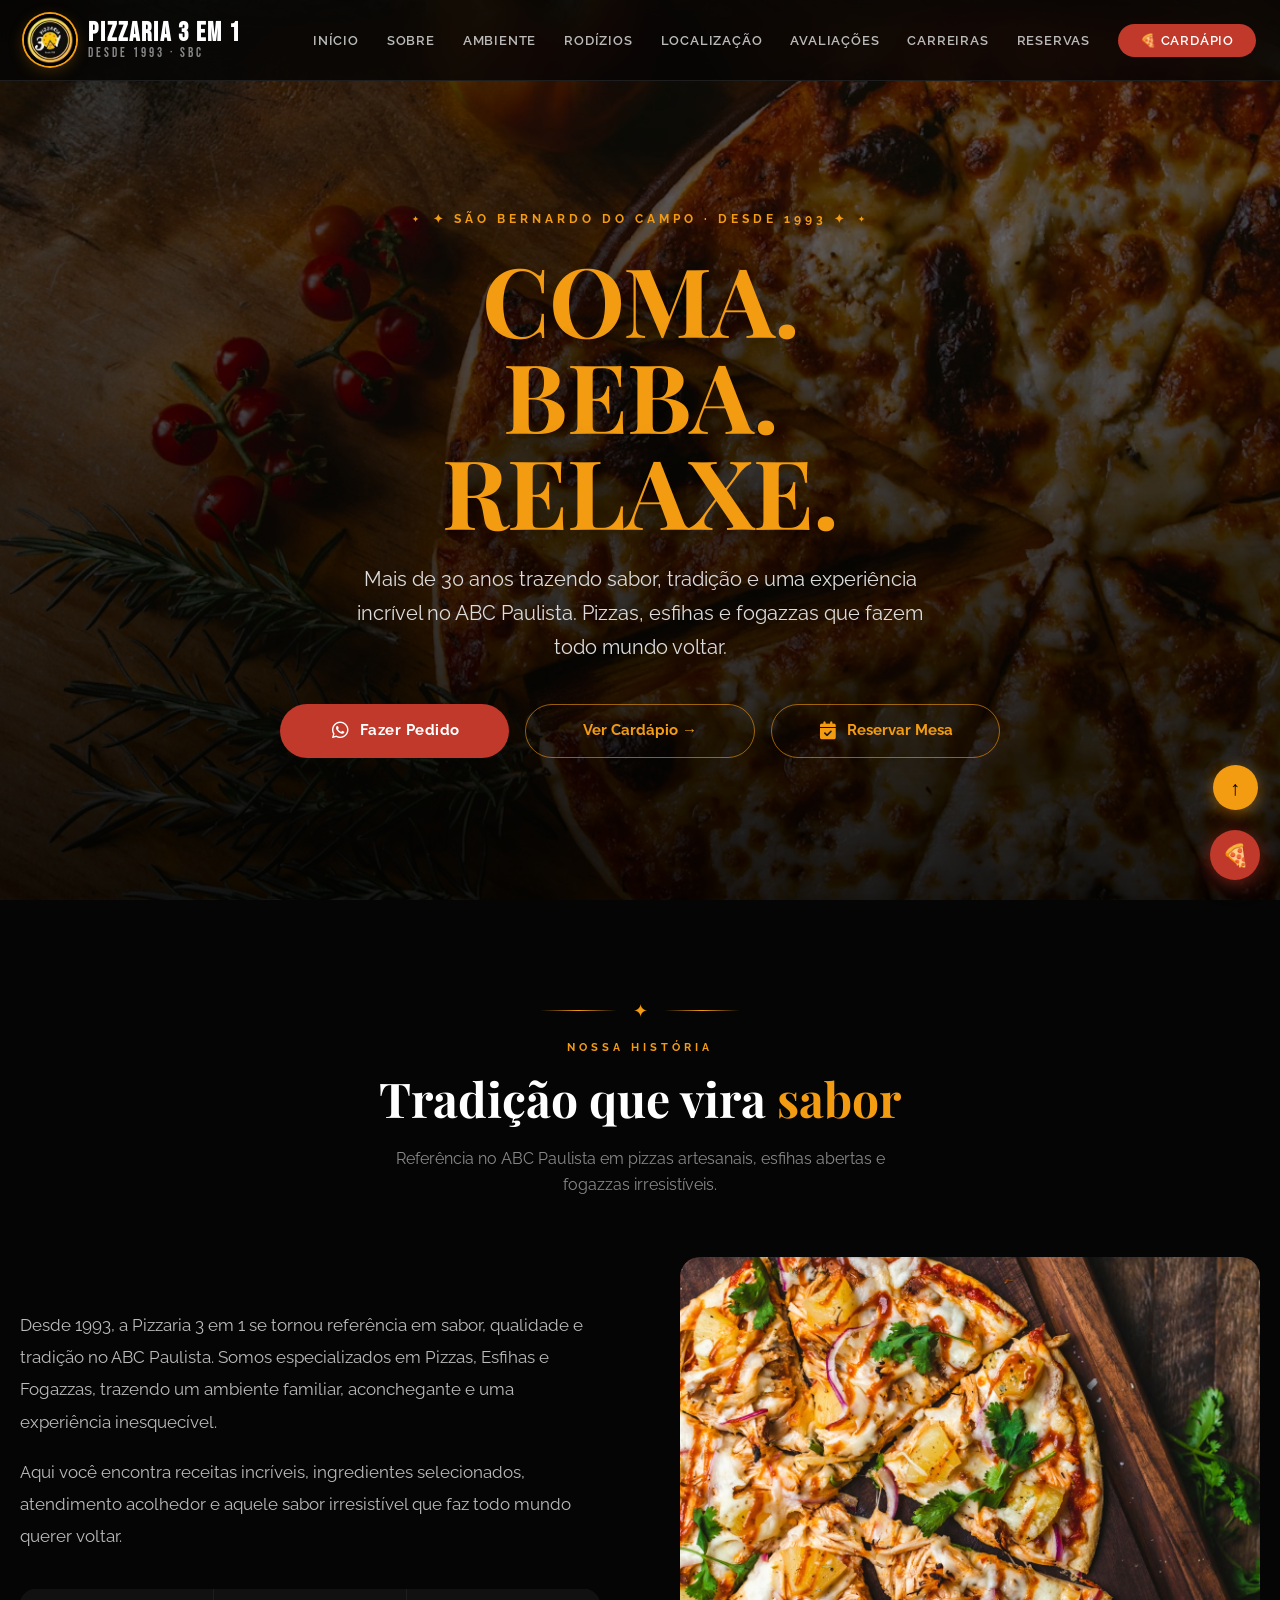
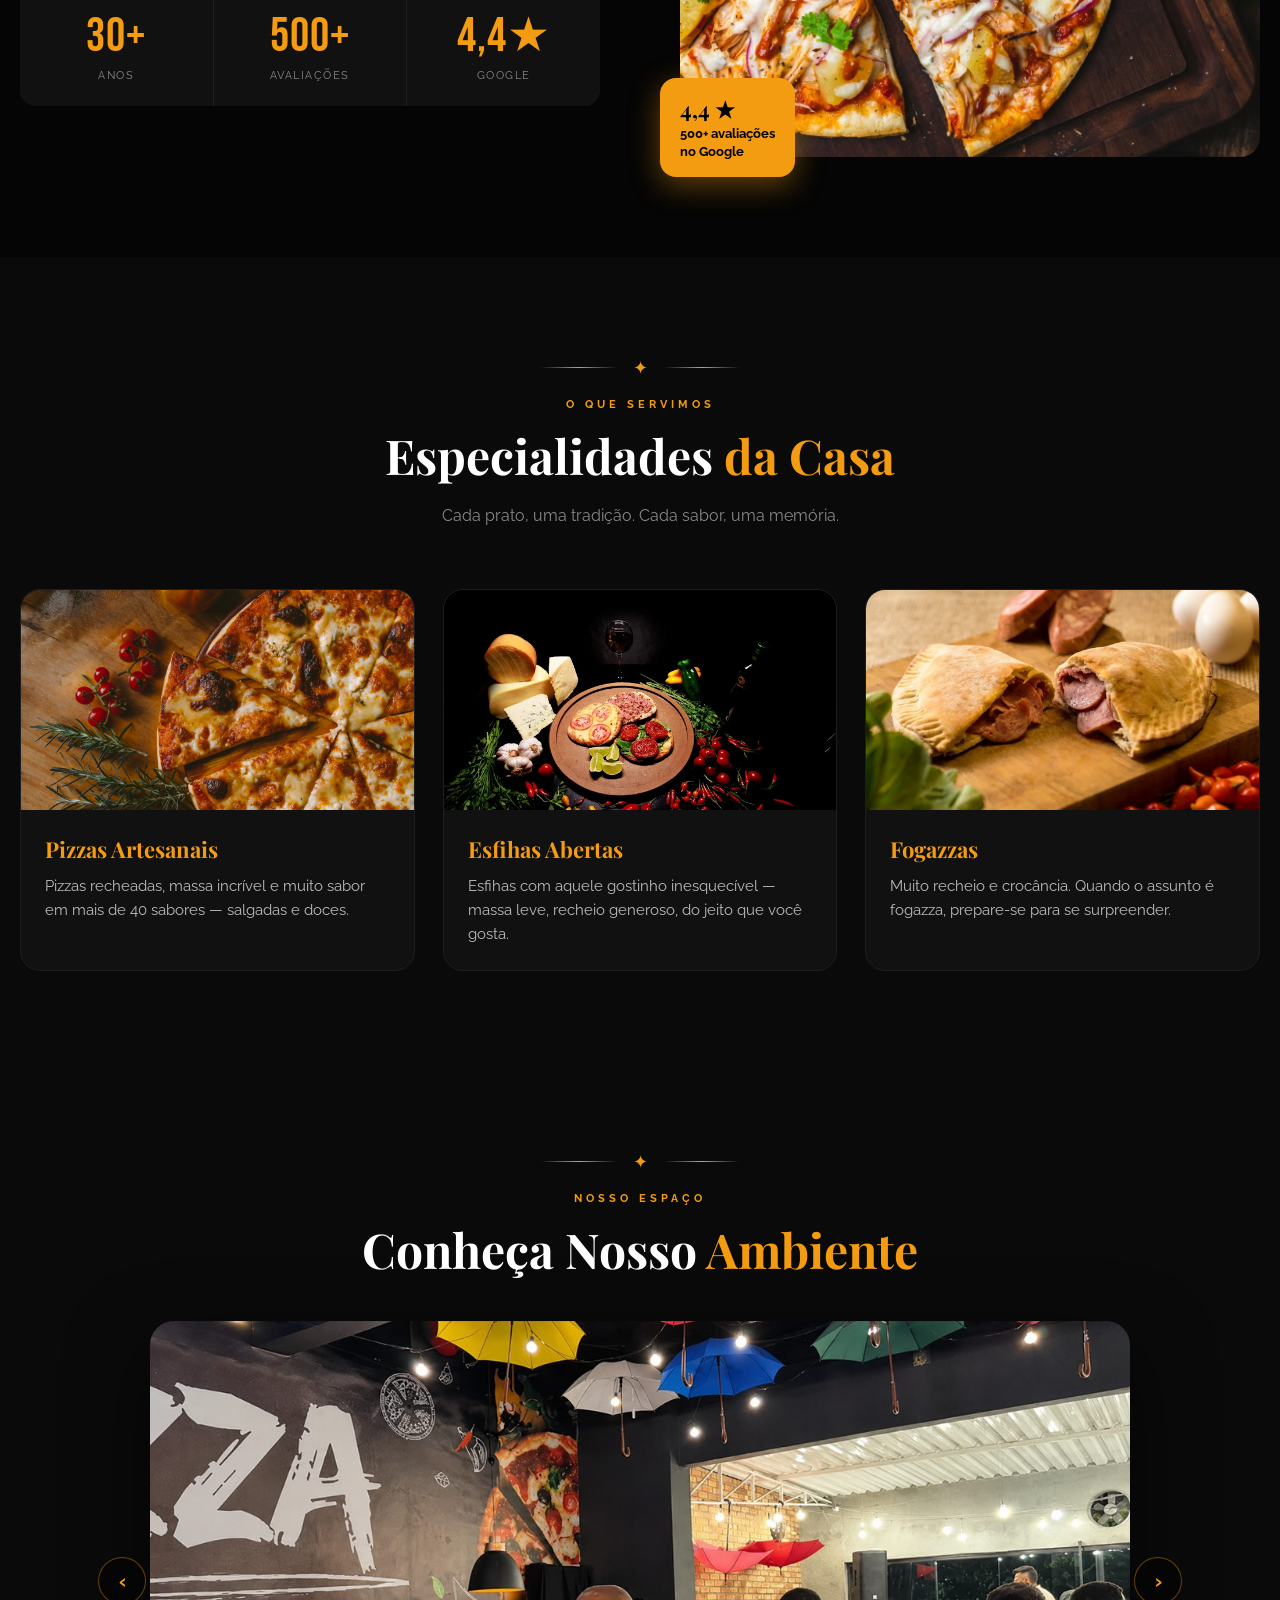
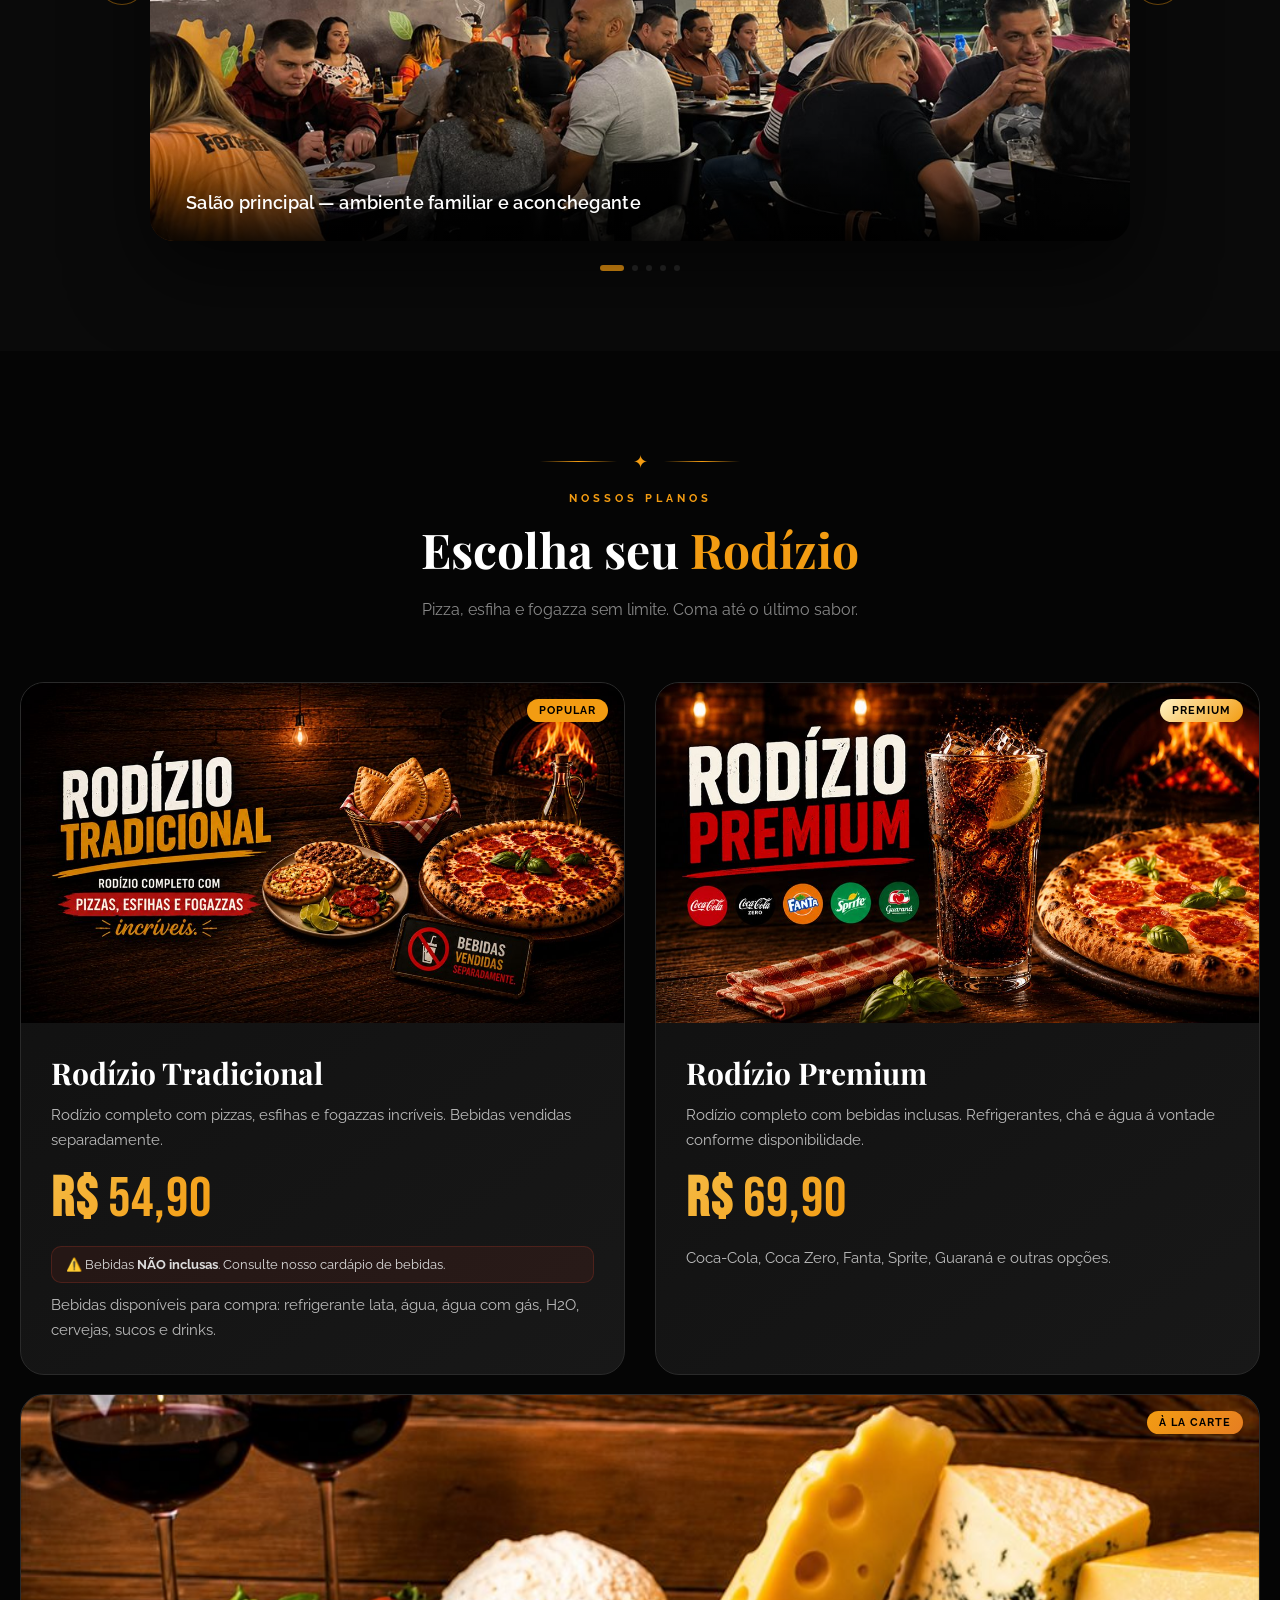
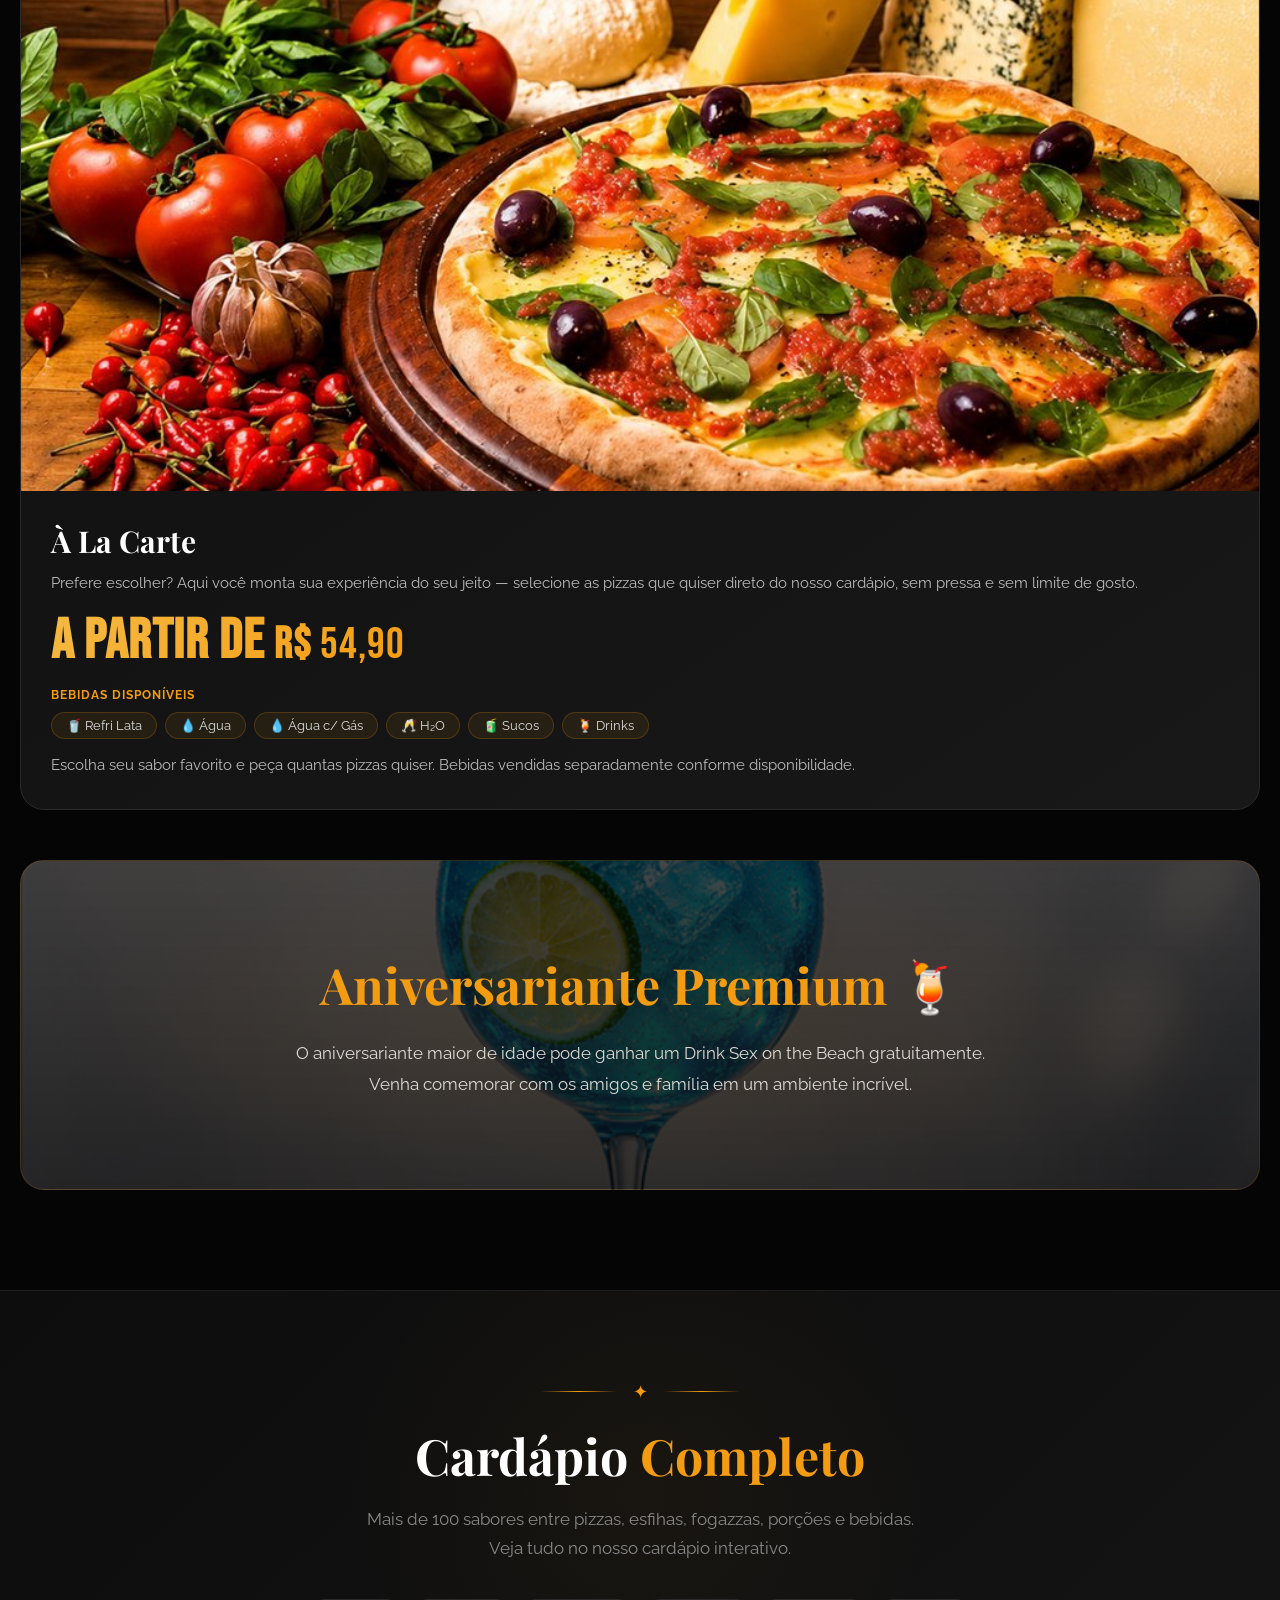
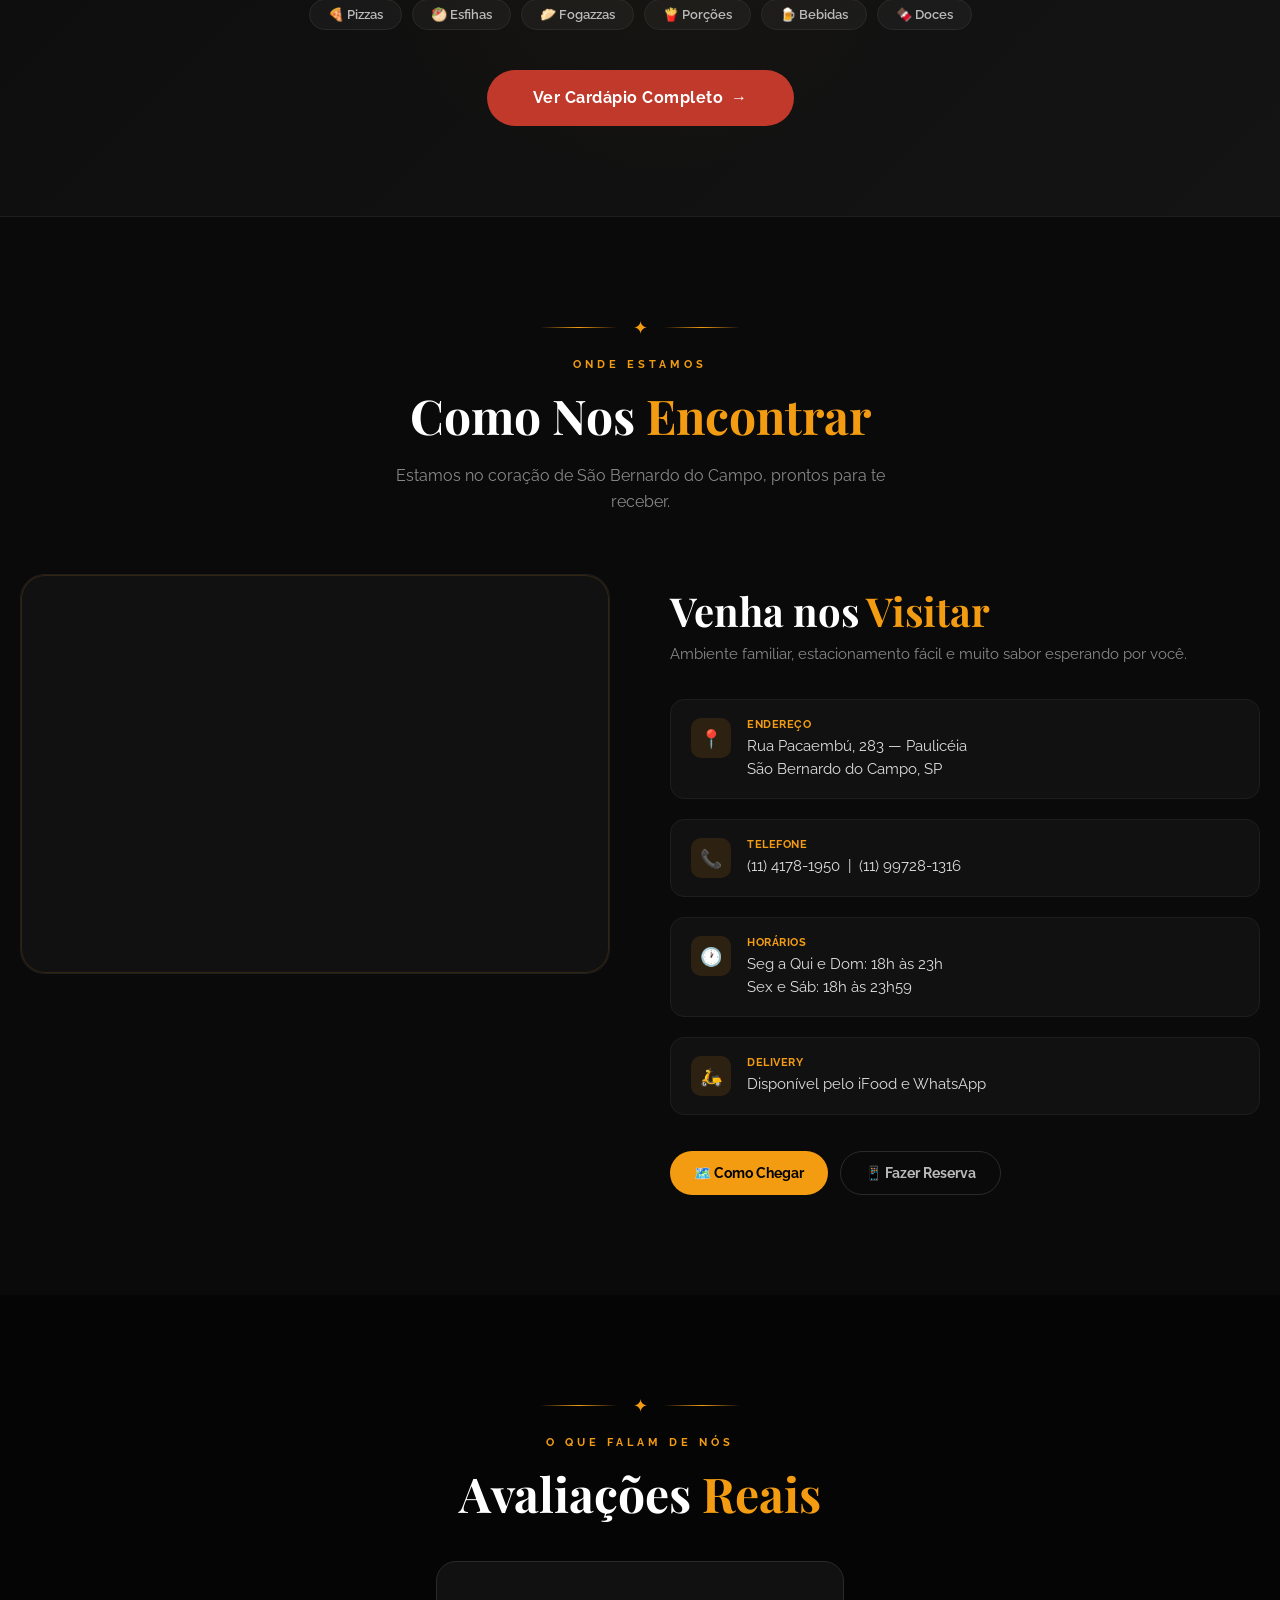
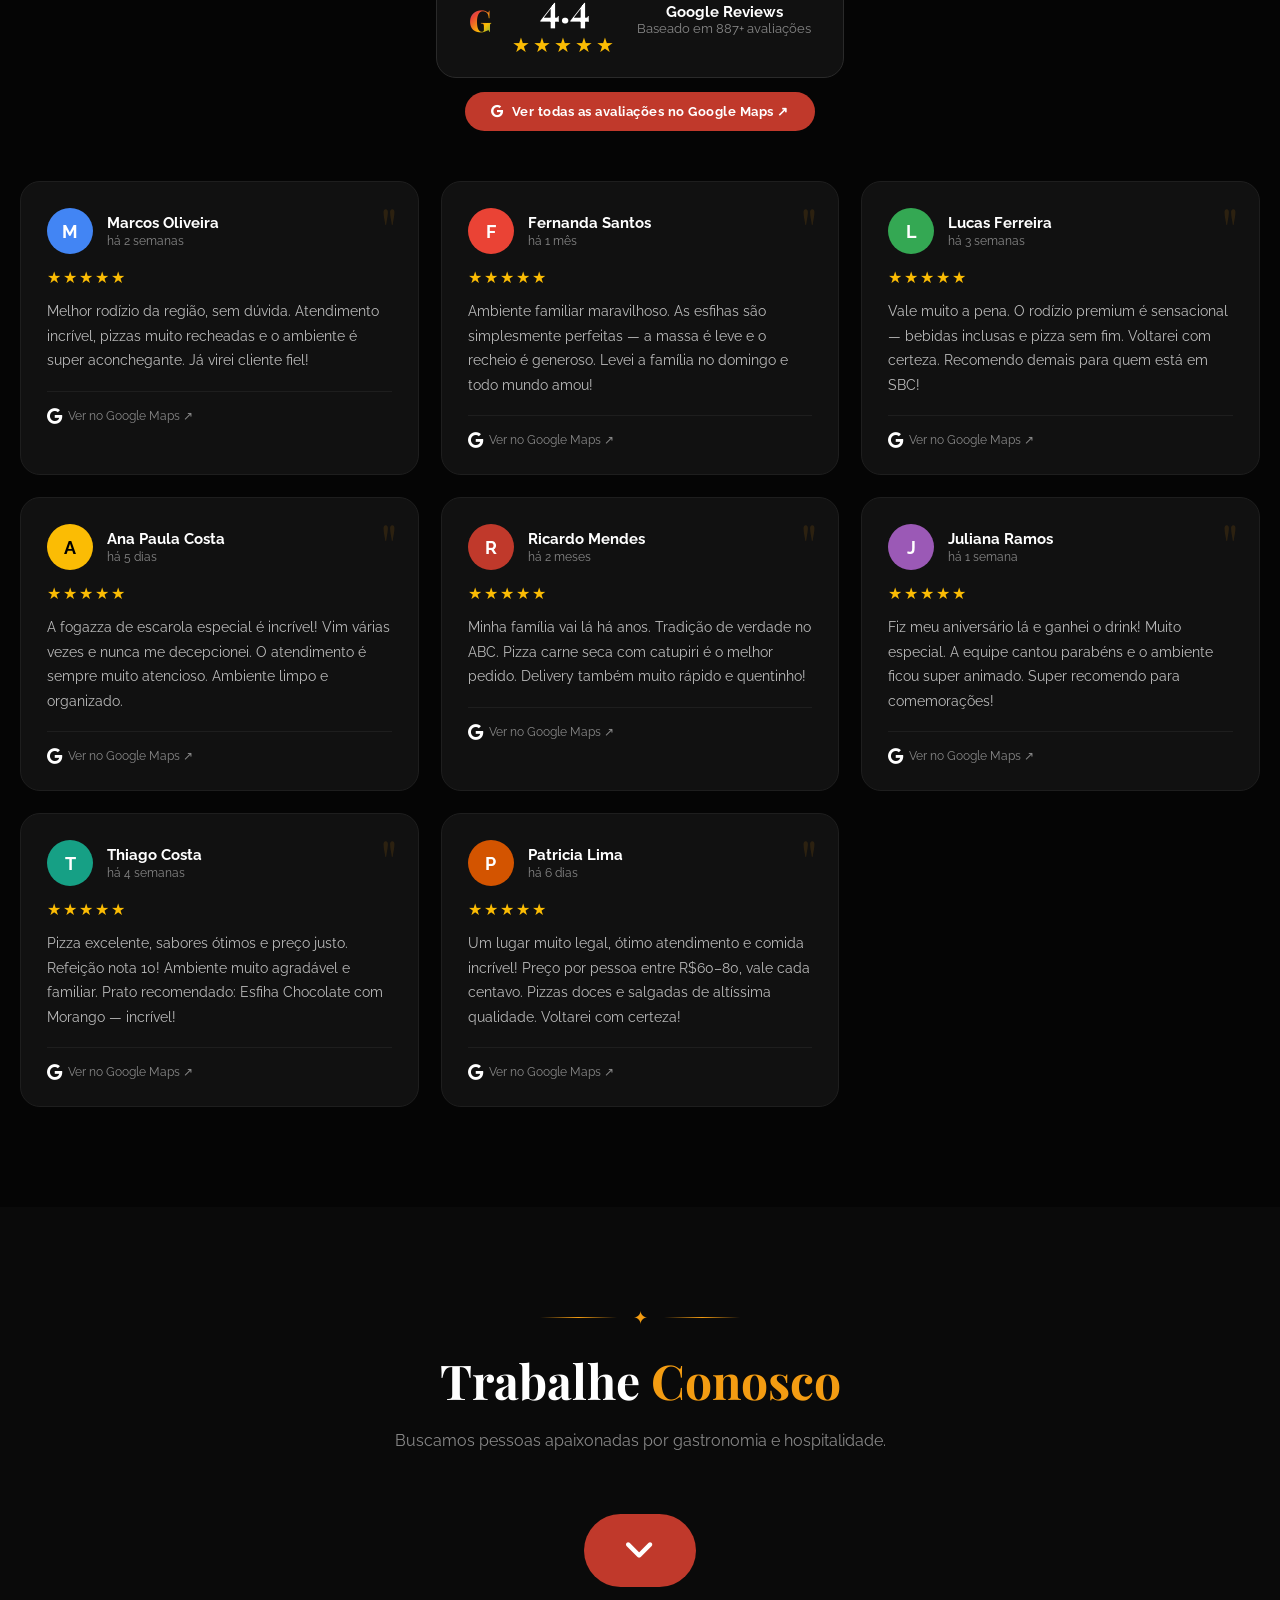
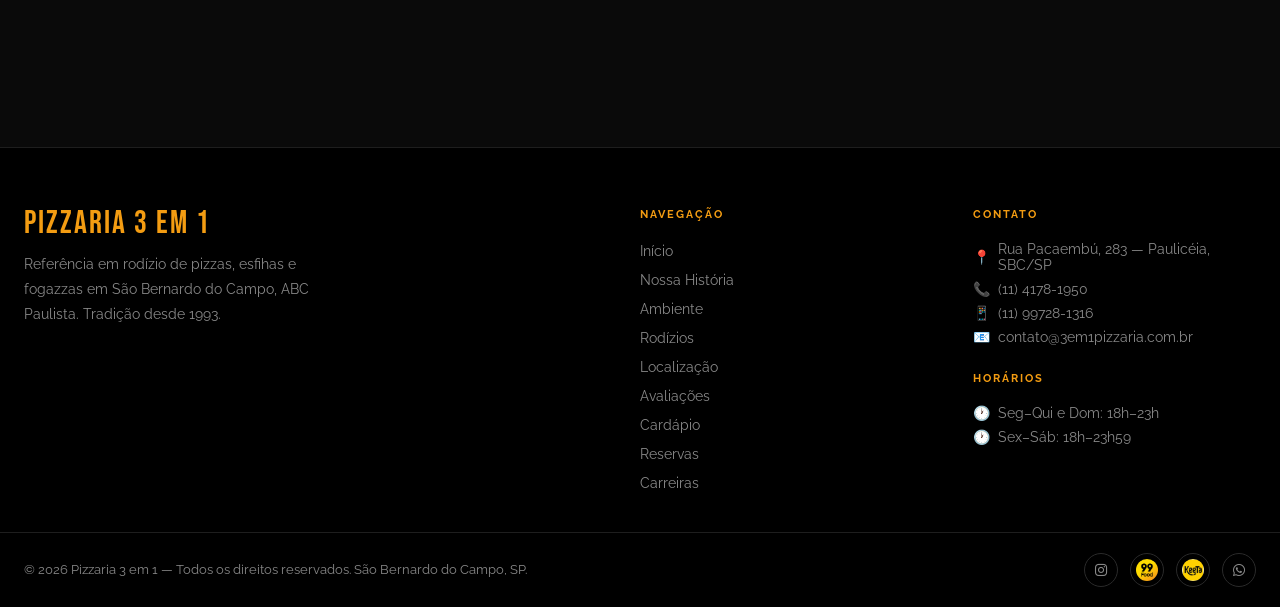
==== commit 323826c6: "Update1.0" ====
--- a/index.html
+++ b/index.html
@@ -10,14 +10,14 @@
   <meta name="keywords" content="pizzaria são bernardo do campo, rodízio pizza ABC paulista, delivery pizza SBC, pizzaria 3 em 1, esfiha são bernardo, fogazza SBC, melhor pizzaria ABC, rodízio pizza paulicéia, pizza delivery são bernardo">
   <meta name="robots" content="index, follow">
   <meta name="author" content="Pizzaria 3 em 1">
-  <link rel="canonical" href="https://www.3em1pizzaria.com.br/">
+  <link rel="canonical" href="https://vinibr07gomes-alt.github.io/Pizzaria31/">
 
   <!--  OPEN GRAPH  - Prévia do site em compartilhamento -->
   <meta property="og:type" content="restaurant">
   <meta property="og:title" content="Pizzaria 3 em 1 — Coma. Beba. Relaxe. | São Bernardo do Campo">
   <meta property="og:description" content="O melhor rodízio de pizzas, esfihas e fogazzas do ABC Paulista. Mais de 30 anos de tradição em São Bernardo do Campo. Reserve sua mesa!">
-  <meta property="og:image" content="https://images.unsplash.com/photo-1513104890138-7c749659a591?q=80&w=1200&auto=format&fit=crop">
-  <meta property="og:url" content="https://www.3em1pizzaria.com.br/">
+  <meta property="og:image" content="https://vinibr07gomes-alt.github.io/Pizzaria31/imagens/heroback.avif">
+  <meta property="og:url" content="https://vinibr07gomes-alt.github.io/Pizzaria31/">
   <meta property="og:site_name" content="Pizzaria 3 em 1">
   <meta property="og:locale" content="pt_BR">
 
@@ -25,7 +25,7 @@
   <meta name="twitter:card" content="summary_large_image">
   <meta name="twitter:title" content="Pizzaria 3 em 1 — São Bernardo do Campo">
   <meta name="twitter:description" content="O melhor rodízio de pizzas, esfihas e fogazzas do ABC Paulista. Tradição desde 1993.">
-  <meta name="twitter:image" content="https://images.unsplash.com/photo-1513104890138-7c749659a591?q=80&w=1200&auto=format&fit=crop">
+  <meta name="twitter:image" content="https://vinibr07gomes-alt.github.io/Pizzaria31/imagens/heroback.avif">
 
   <!-- FONTS - Fontes do site  -->
   <link rel="preconnect" href="https://fonts.googleapis.com">
@@ -38,9 +38,9 @@
     "@context": "https://schema.org",
     "@type": "Restaurant",
     "name": "Pizzaria 3 em 1",
-    "image": "https://images.unsplash.com/photo-1513104890138-7c749659a591?q=80&w=1200",
+    "image": "https://vinibr07gomes-alt.github.io/Pizzaria31/imagens/heroback.avif",
     "description": "Pizzaria especializada em rodízio de pizzas, esfihas e fogazzas em São Bernardo do Campo, ABC Paulista.",
-    "url": "https://www.3em1pizzaria.com.br",
+    "url": "https://vinibr07gomes-alt.github.io/Pizzaria31/",
     "telephone": ["+55-11-4178-1950", "+55-11-99728-1316"],
     "email": "contato@3em1pizzaria.com.br",
     "address": {
@@ -63,7 +63,7 @@
     "servesCuisine": ["Pizza", "Esfiha", "Fogazza", "Comida Brasileira"],
     "priceRange": "$$",
     "aggregateRating": { "@type": "AggregateRating", "ratingValue": "4.4", "reviewCount": "500" },
-    "hasMenu": "https://www.3em1pizzaria.com.br/cardapio.html"
+    "hasMenu": "https://vinibr07gomes-alt.github.io/Pizzaria31/cardapio.html"
   }
   </script>
   <!-- fontawasome - Framework -->
@@ -71,9 +71,6 @@
   <!-- Style.css -->
    <link rel="stylesheet" href="CSS/style.css">
 
-  <!-- CORREÇÕES DA RESPONSIVIDADE E FONTE -->
-  <!-- Fixer.css -->
-   <link rel="stylesheet" href="CSS/fixer.css">
 </head>
 <body>
 
@@ -139,6 +136,10 @@
         <span>Fazer Pedido</span>
       </a>
       <a href="cardapio.html" class="btn-outline" aria-label="Ver cardápio completo">Ver Cardápio →</a>
+      <a href="reserva.html" class="btn-outline" aria-label="Fazer reserva">
+        <i class="fa-solid fa-calendar-check btn-icon" aria-hidden="true"></i>
+        <span>Reservar Mesa</span>
+      </a>
     </div>
   </div>
 
@@ -253,11 +254,11 @@
     <div class="carousel-track-outer">
       <div class="carousel-track" id="carouselTrack" role="list">
         <div class="carousel-slide" role="listitem">
-          <img src="imagens/ambiente1.png" alt="Salão principal — ambiente familiar e aconchegante" loading="lazy" width="1100" height="520">
+          <img src="imagens/ambiente1.jpg" alt="Salão principal — ambiente familiar e aconchegante" loading="lazy" width="1100" height="520">
           <div class="carousel-caption">Salão principal — ambiente familiar e aconchegante</div>
         </div>
         <div class="carousel-slide" role="listitem">
-          <img src="imagens/ambiente2.png" alt="Mesas e decoração pensadas para o seu conforto" loading="lazy" width="1100" height="520">
+          <img src="imagens/ambiente2.jpg" alt="Mesas e decoração pensadas para o seu conforto" loading="lazy" width="1100" height="520">
           <div class="carousel-caption">Decoração pensada para o seu conforto</div>
         </div>
         <div class="carousel-slide" role="listitem">
@@ -265,7 +266,7 @@
           <div class="carousel-caption">Nossas pizzas artesanais saindo do forno</div>
         </div>
         <div class="carousel-slide" role="listitem">
-          <img src="imagens/ambiente4.png" alt="Nossa equipe pronta para te receber" loading="lazy" width="1100" height="520">
+          <img src="imagens/ambiente4.jpg" alt="Nossa equipe pronta para te receber" loading="lazy" width="1100" height="520">
           <div class="carousel-caption">Nossa equipe pronta para te receber</div>
         </div>
         <div class="carousel-slide" role="listitem">
@@ -293,7 +294,7 @@
     <div class="rodizios">
       <div class="rodizio-box reveal reveal-delay-1">
         <div class="rodizio-box-img-wrap">
-          <img src="imagens/tradicional.png" alt="Rodízio Tradicional da Pizzaria 3 em 1" loading="lazy" width="600" height="280">
+          <img src="imagens/tradicional.jpg" alt="Rodízio Tradicional da Pizzaria 3 em 1" loading="lazy" width="600" height="280">
           <span class="rodizio-badge">Popular</span>
         </div>
         <div class="rodizio-content">
@@ -306,7 +307,7 @@
       </div>
       <div class="rodizio-box reveal reveal-delay-2">
         <div class="rodizio-box-img-wrap">
-          <img src="imagens/premium.png" alt="Rodízio Premium da Pizzaria 3 em 1" loading="lazy" width="600" height="280">
+          <img src="imagens/premium.jpg" alt="Rodízio Premium da Pizzaria 3 em 1" loading="lazy" width="600" height="280">
           <span class="rodizio-badge rodizio-badge-premium">Premium</span>
         </div>
         <div class="rodizio-content">
@@ -322,7 +323,7 @@
     
 <div class="rodizio-box reveal reveal-delay-3">
   <div class="rodizio-box-img-wrap">
-    <img src="imagens/pizza.png" alt="Pizza à la carte Pizzaria 3 em 1" loading="lazy" width="600" height="280">
+    <img src="imagens/pizza.jpg" alt="Pizza à la carte Pizzaria 3 em 1" loading="lazy" width="600" height="280">
     <span class="rodizio-badge rodizio-badge-la-carte">À La Carte</span>
   </div>
   <div class="rodizio-content">
--- a/CSS/style.css
+++ b/CSS/style.css
@@ -394,7 +394,7 @@
     .hero-bg {
       position: absolute;
       inset: 0;
-      background-image: url('https://images.unsplash.com/photo-1513104890138-7c749659a591?q=80&w=1600&auto=format&fit=crop');
+      background-image: url('../imagens/heroback.avif');
       background-size: cover;
       background-position: center;
       transform: scale(1.06);
@@ -415,6 +415,7 @@
     .hero-content {
       position: relative;
       z-index: 2;
+      width: 100%;
       max-width: 820px;
     }
     .hero-eyebrow {
@@ -457,6 +458,9 @@
       gap: 16px;
       justify-content: center;
       flex-wrap: wrap;
+      align-items: center;
+      width: min(100%, 720px);
+      margin: 0 auto;
       opacity: 0;
       animation: fadeUp 0.9s 0.9s forwards;
     }
@@ -478,16 +482,18 @@
     .btn {
       background: var(--red);
       color: white;
-      padding: 16px 38px;
+      padding: 0 28px;
       border-radius: 50px;
       font-weight: 700;
       font-family: 'Raleway', sans-serif;
       transition: var(--transition);
       display: inline-flex;
       align-items: center;
+      justify-content: center;
       gap: 8px;
       letter-spacing: 0.5px;
       font-size: 15px;
+      line-height: 1;
       border: 2px solid transparent;
       position: relative;
       overflow: hidden;
@@ -508,17 +514,26 @@
       background: transparent;
       border: 1.5px solid rgba(243,156,18,0.6);
       color: var(--gold);
-      padding: 14px 36px;
+      padding: 0 28px;
       border-radius: 50px;
       font-weight: 700;
       font-family: 'Raleway', sans-serif;
       transition: var(--transition);
       display: inline-flex;
       align-items: center;
+      justify-content: center;
       gap: 8px;
       font-size: 15px;
+      line-height: 1;
     }
     .btn-outline:hover { background: var(--gold); color: #000; border-color: var(--gold); transform: translateY(-2px); box-shadow: 0 8px 30px rgba(243,156,18,0.2); }
+    .hero-btns .btn,
+    .hero-btns .btn-outline {
+      flex: 1 1 190px;
+      min-width: 0;
+      min-height: 54px;
+      white-space: nowrap;
+    }
 
     /* ════════════════════════════════════════
        SECTIONS
@@ -580,14 +595,22 @@
       background: var(--dark-3);
       padding: 24px 16px;
       text-align: center;
+      display: flex;
+      min-width: 0;
+      flex-direction: column;
+      align-items: center;
+      justify-content: center;
     }
     .stat-num {
-      font-family: 'Playfair Display', serif;
-      font-size: 38px;
+      font-family: 'Bebas Neue', 'Barlow Condensed', sans-serif;
+      font-size: clamp(36px, 5vw, 48px);
       color: var(--gold);
       display: block;
       line-height: 1;
-      margin-bottom: 6px;
+      min-height: 48px;
+      margin-bottom: 8px;
+      letter-spacing: 1px;
+      white-space: nowrap;
     }
     .stat-label {
       font-size: 11px;
@@ -757,8 +780,16 @@
     }
     .rodizio-box:hover { border-color: rgba(243,156,18,0.3); box-shadow: 0 24px 60px rgba(0,0,0,0.5), 0 0 40px rgba(243,156,18,0.05); }
     .rodizio-box:hover::before { opacity: 1; }
-    .rodizio-box-img-wrap { position: relative; overflow: hidden; }
-    .rodizio-box img { height: 280px; width: 100%; object-fit: cover; transition: transform 0.6s ease; display: block; }
+    .rodizio-box-img-wrap { position: relative; overflow: hidden; aspect-ratio: 16 / 9; background: #101010; }
+    .rodizio-box img {
+      width: 100%;
+      height: 100%;
+      min-height: 260px;
+      object-fit: cover;
+      object-position: center;
+      transition: transform 0.6s ease;
+      display: block;
+    }
     .rodizio-box:hover img { transform: scale(1.03); }
     .rodizio-badge {
       position: absolute;
@@ -781,15 +812,17 @@
     }
     .rodizio-content p { color: var(--text-sub); line-height: 1.7; font-size: 15px; }
     .price {
-      font-size: 48px;
+      font-size: clamp(42px, 5vw, 56px);
       background: linear-gradient(135deg, var(--gold-light), var(--gold));
       -webkit-background-clip: text;
       -webkit-text-fill-color: transparent;
       background-clip: text;
       margin: 18px 0;
       font-weight: 900;
-      font-family: 'Playfair Display', serif;
+      font-family: 'Bebas Neue', 'Barlow Condensed', sans-serif;
       display: inline-block;
+      line-height: 1;
+      letter-spacing: 1px;
     }
     .rodizio-alert {
       background: rgba(192,57,43,0.1);
@@ -809,7 +842,7 @@
     .birthday {
       background:
         linear-gradient(rgba(0,0,0,0.72), rgba(0,0,0,0.82)),
-        url('https://images.unsplash.com/photo-1514362545857-3bc16c4c7d1b?q=80&w=1600&auto=format&fit=crop') center/cover;
+        url('../imagens/drinks/lagoa-azul.png') center/cover;
       text-align: center;
       border-radius: 24px;
       padding: 90px 30px;
@@ -1114,8 +1147,10 @@
       gap: 50px;
     }
     .footer-brand .footer-logo {
-      font-family: 'Playfair Display', serif;
-      font-size: 26px;
+      font-family: 'Bebas Neue', 'Barlow Condensed', sans-serif;
+      font-size: 32px;
+      line-height: 1;
+      letter-spacing: 2px;
       color: var(--gold);
       margin-bottom: 12px;
     }
@@ -1647,15 +1682,176 @@
     border-bottom:1px solid rgba(243,156,18,.12);
 }
 
+.contact-btns-wrap,
+.contact-narrow {
+    width: 100%;
+    display: flex;
+    justify-content: center;
+}
+
+.contact-btns-wrap {
+    margin: 28px auto 34px;
+}
+
+.contact-narrow {
+    max-width: 500px;
+    margin: 28px auto 0;
+}
+
+.contact-btn {
+    position: relative;
+    overflow: hidden;
+    display: inline-flex;
+    align-items: center;
+    justify-content: center;
+    gap: 14px;
+    width: min(100%, 500px);
+    padding: 17px 26px;
+    border: 1.5px solid rgba(243,156,18,.22);
+    border-radius: 50px;
+    background: linear-gradient(135deg, #101010, #171717);
+    color: #fff;
+    font-size: 15px;
+    font-weight: 700;
+    letter-spacing: .3px;
+    box-shadow: 0 16px 42px rgba(0,0,0,.35);
+    transition: transform var(--transition), border-color var(--transition), box-shadow var(--transition), color var(--transition);
+}
+
+.contact-btn-waves {
+    position: absolute;
+    inset: 0;
+    background:
+        radial-gradient(circle at 25% 20%, rgba(243,156,18,.2), transparent 34%),
+        radial-gradient(circle at 80% 70%, rgba(192,57,43,.22), transparent 36%);
+    opacity: .7;
+    transition: opacity var(--transition);
+}
+
+.contact-btn-icon,
+.contact-btn-text {
+    position: relative;
+    z-index: 1;
+}
+
+.contact-btn-icon {
+    width: 40px;
+    height: 40px;
+    display: inline-flex;
+    align-items: center;
+    justify-content: center;
+    flex: 0 0 auto;
+    border-radius: 50%;
+    background: linear-gradient(135deg, var(--gold-light), var(--gold));
+    color: #000;
+    box-shadow: 0 0 22px rgba(243,156,18,.3);
+}
+
+.contact-btn-icon svg,
+.contact-btn-icon i {
+    width: 18px;
+    height: 18px;
+    font-size: 18px;
+}
+
+.contact-btn-text {
+    overflow-wrap: anywhere;
+}
+
+.contact-btn:hover {
+    transform: translateY(-3px);
+    border-color: var(--gold);
+    box-shadow: 0 22px 58px rgba(243,156,18,.15), 0 18px 48px rgba(0,0,0,.45);
+}
+
+.contact-btn:hover .contact-btn-waves {
+    opacity: 1;
+}
+
+.wpp-btn-disabled {
+    pointer-events: none;
+    opacity: .58;
+    filter: grayscale(.45);
+}
+
+.vagas-titulo {
+    margin: 10px auto 18px;
+    color: var(--text-sub);
+    text-align: center;
+    font-size: 15px;
+    font-weight: 700;
+}
+
+.vagas-grid {
+    max-width: 760px;
+    margin: 0 auto;
+    display: flex;
+    flex-wrap: wrap;
+    justify-content: center;
+    gap: 12px;
+}
+
+.vaga-chip {
+    position: relative;
+    display: inline-flex;
+}
+
+.vaga-chip input {
+    position: absolute;
+    opacity: 0;
+    pointer-events: none;
+}
+
+.vaga-chip label {
+    display: inline-flex;
+    align-items: center;
+    justify-content: center;
+    min-height: 44px;
+    padding: 11px 18px;
+    border: 1px solid var(--border-2);
+    border-radius: 50px;
+    background: rgba(255,255,255,.03);
+    color: var(--text-sub);
+    font-size: 14px;
+    font-weight: 700;
+    cursor: pointer;
+    transition: color var(--transition), background var(--transition), border-color var(--transition), transform var(--transition);
+}
+
+.vaga-chip label:hover,
+.vaga-chip input:focus-visible + label {
+    color: var(--gold);
+    border-color: rgba(243,156,18,.55);
+    transform: translateY(-2px);
+}
+
+.vaga-chip input:checked + label {
+    color: #000;
+    border-color: var(--gold);
+    background: linear-gradient(135deg, var(--gold-light), var(--gold));
+    box-shadow: 0 8px 28px rgba(243,156,18,.2);
+}
+
 /* UTILITÁRIOS E AJUSTES DE CONTEÚDO */
 .section-alt{background:var(--dark-2);}
 .text-center{text-align:center;}
-.btn-icon{font-size:18px;color:currentColor;}
+.btn-icon{
+    width:1.15em;
+    height:1.15em;
+    display:inline-flex;
+    align-items:center;
+    justify-content:center;
+    flex:0 0 auto;
+    font-size:18px;
+    line-height:1;
+    color:currentColor;
+}
+.btn .fa-whatsapp{font-size:19px;}
 .btn-wide{font-size:16px;padding:18px 44px;}
 .mobile-link-highlight{color:var(--gold);}
-.price-strong{font-family:'Barlow Condensed',sans-serif;font-weight:800;}
-.price-large{font-size:36px;}
-.rodizio-badge-premium{background:#fff;color:#000;}
+.price-strong{font-family:'Bebas Neue','Barlow Condensed',sans-serif;font-weight:400;}
+.price-large{font-size:clamp(34px,4vw,44px);}
+.rodizio-badge-premium{background:linear-gradient(135deg,#fff3c4,#f39c12);color:#000;}
 .rodizio-badge-la-carte{background:linear-gradient(135deg,#f39c12,#e67e22);color:#000;}
 .rodizio-note{color:var(--text-sub);font-size:14px;}
 .menu-card-note{color:var(--text-muted);font-size:13px;}
@@ -1691,8 +1887,35 @@
 .avatar-orange{background:#d35400;color:#fff;}
 .career-arrow{font-size:35px;}
 .career-extra{display:none;}
-.contact-narrow{max-width:500px;margin:0 auto;}
 .footer-muted{color:#888;}
+
+@media (max-width: 760px) {
+    .rodizio-box-img-wrap {
+        aspect-ratio: 4 / 3;
+    }
+
+    .rodizio-box img {
+        min-height: 220px;
+        object-position: center center;
+    }
+
+    .birthday {
+        background:
+            linear-gradient(rgba(0,0,0,0.72), rgba(0,0,0,0.84)),
+            url('../imagens/drinks/lagoa-azul.png') center/cover;
+    }
+
+    .hero-btns {
+        flex-direction: column;
+        width: min(100%, 420px);
+    }
+
+    .hero-btns .btn,
+    .hero-btns .btn-outline {
+        width: 100%;
+        flex-basis: auto;
+    }
+}
 
 @media (max-width: 480px) {
     section {
@@ -1720,7 +1943,8 @@
     }
 
     .stat-num {
-        font-size: 30px;
+        font-size: 34px;
+        min-height: 34px;
     }
 
     .carousel-wrapper {
@@ -1735,4 +1959,34 @@
     .carousel-track {
         max-width: 100%;
     }
-}
+
+    .hero-btns {
+        flex-direction: column;
+        width: 100%;
+    }
+
+    .hero-btns .btn,
+    .hero-btns .btn-outline,
+    .contact-btn {
+        width: 100%;
+    }
+
+    .career-list {
+        padding: 24px 24px 24px 30px;
+        border-radius: 18px;
+    }
+
+    .contact-btn {
+        padding: 15px 18px;
+        font-size: 14px;
+    }
+
+    .vagas-grid {
+        justify-content: stretch;
+    }
+
+    .vaga-chip,
+    .vaga-chip label {
+        width: 100%;
+    }
+}
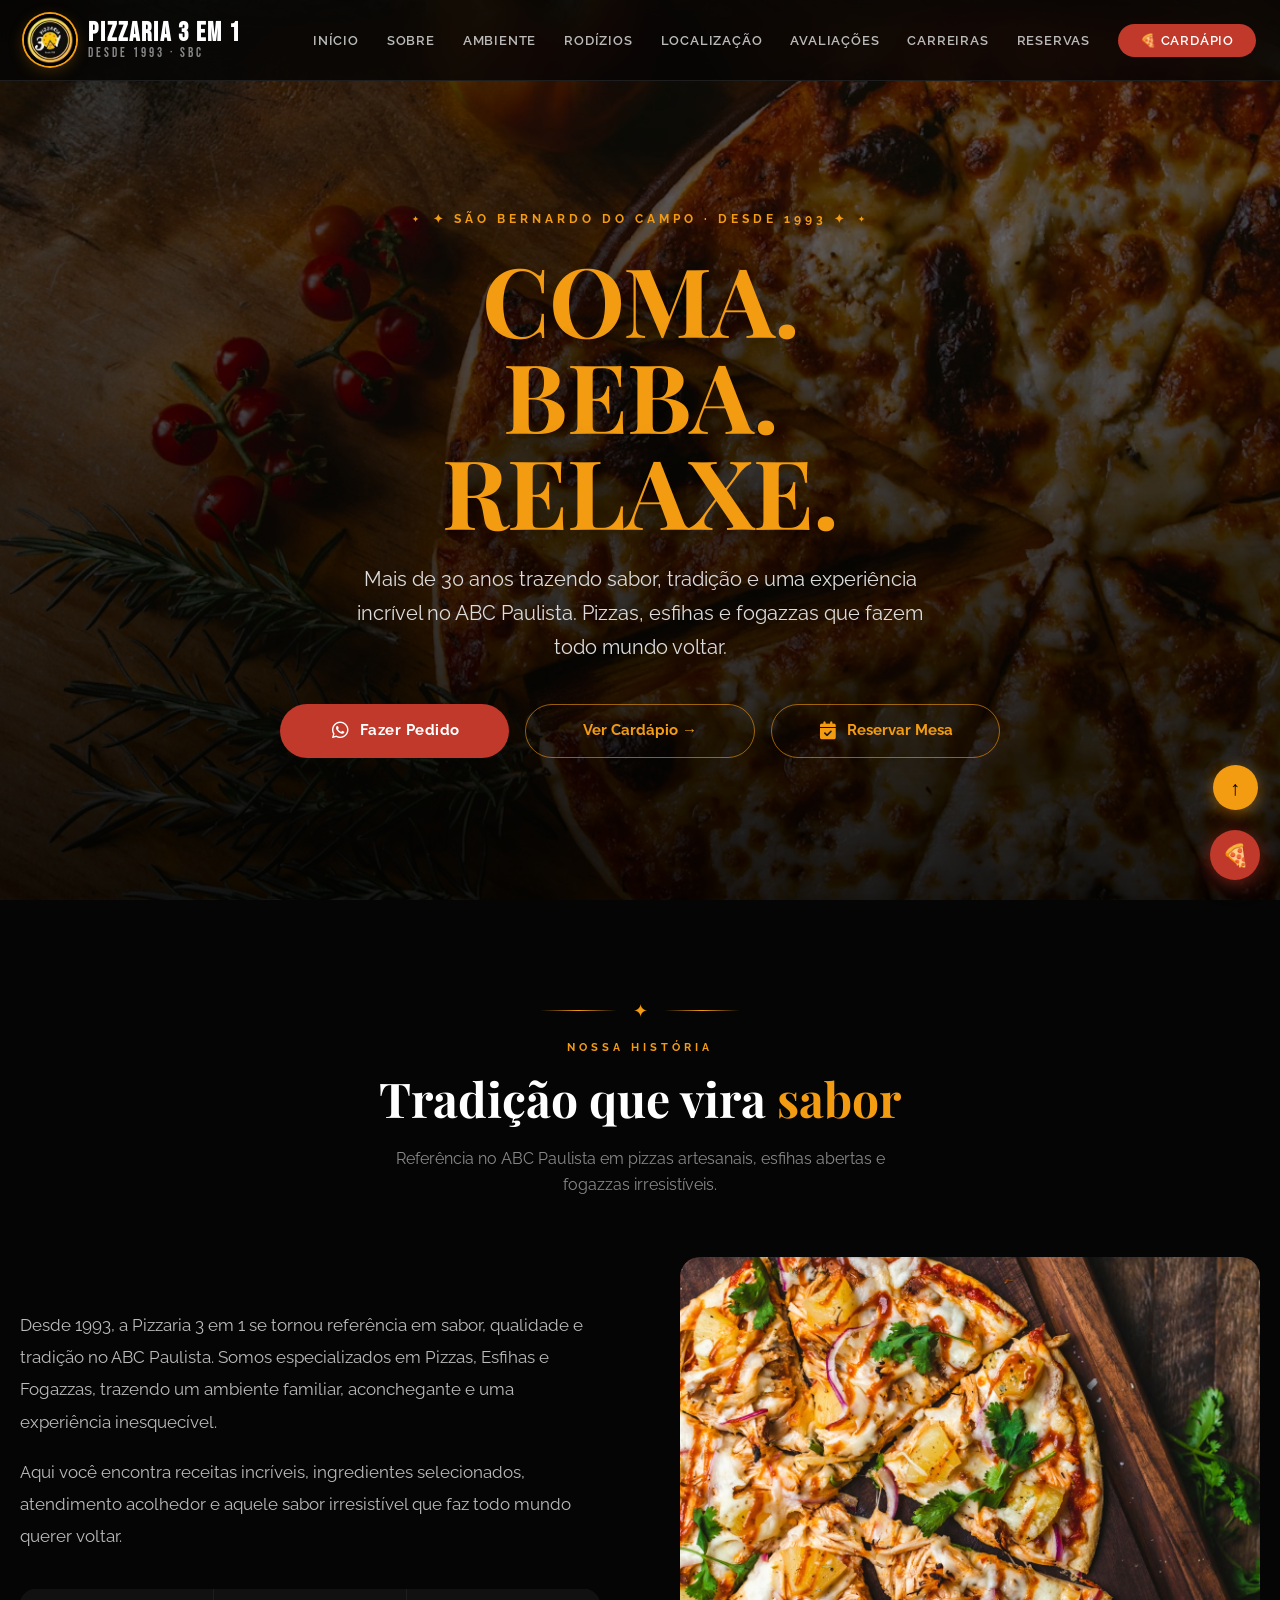
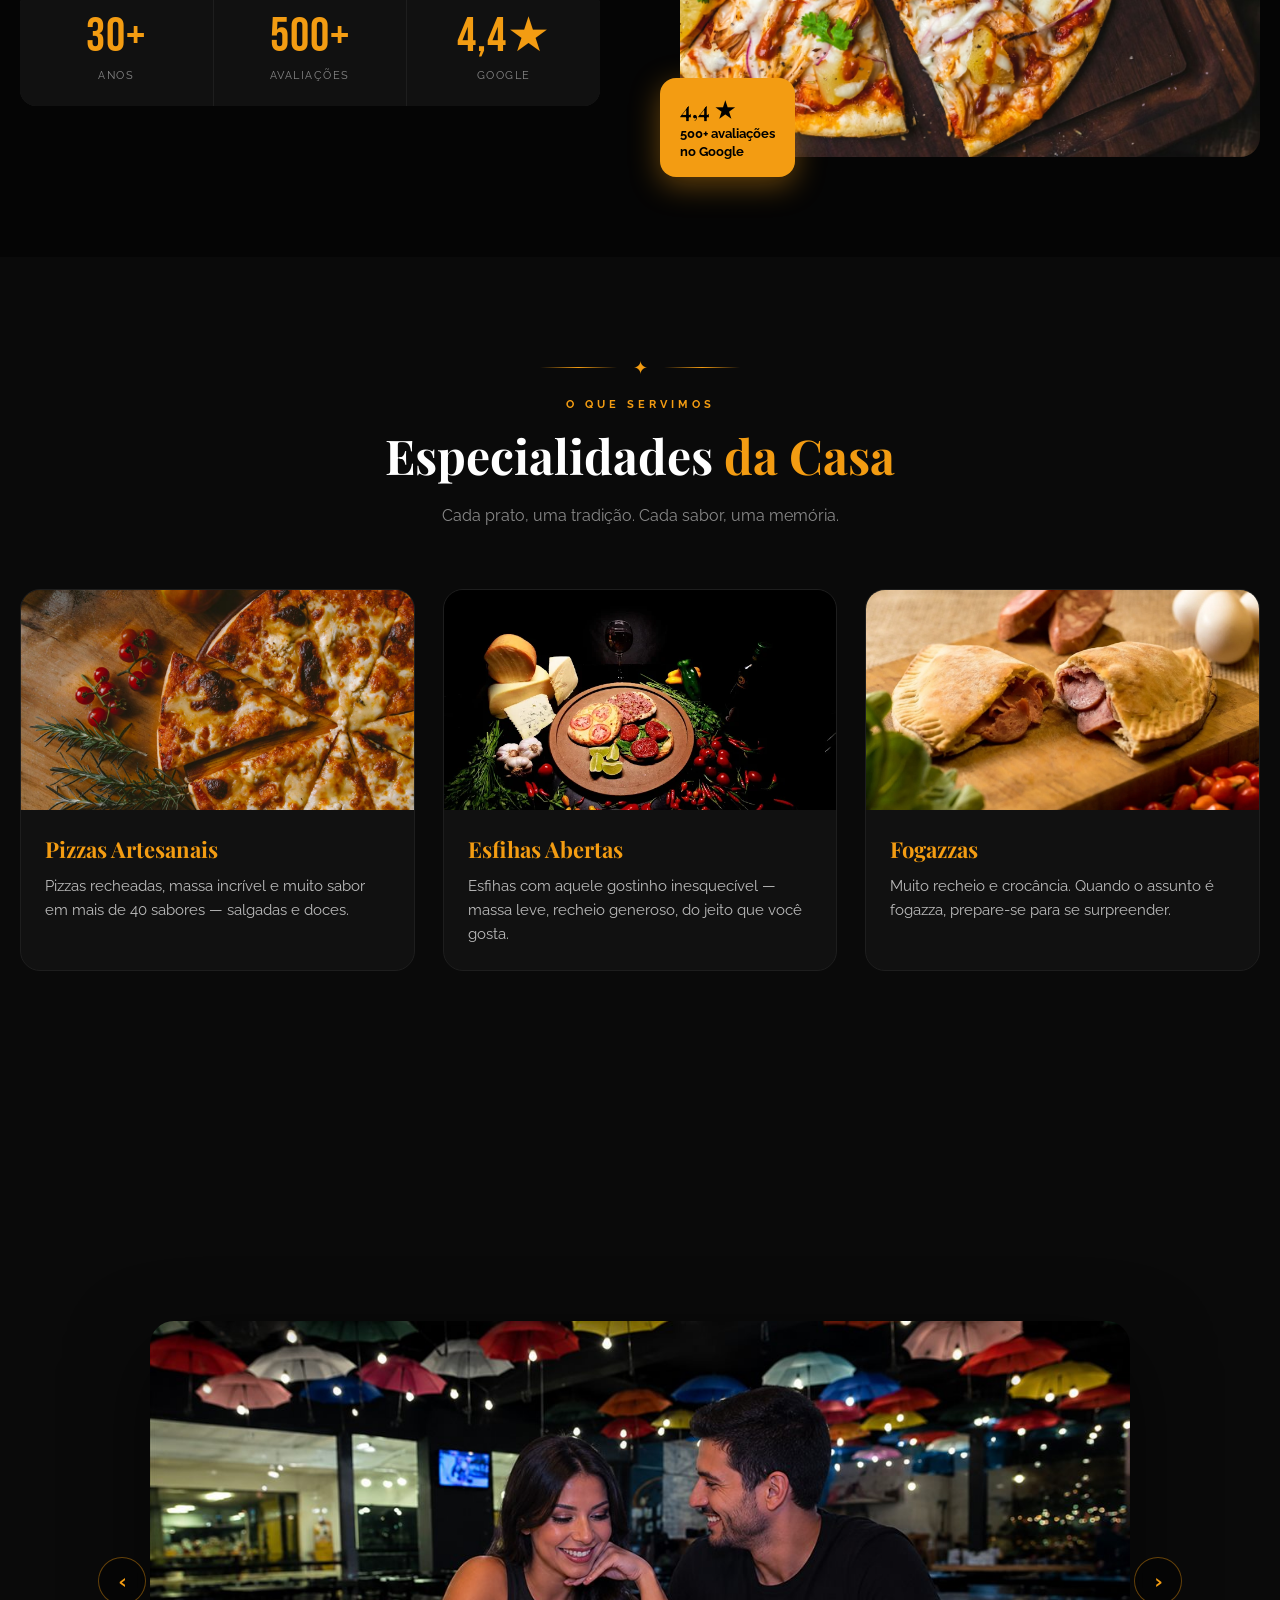
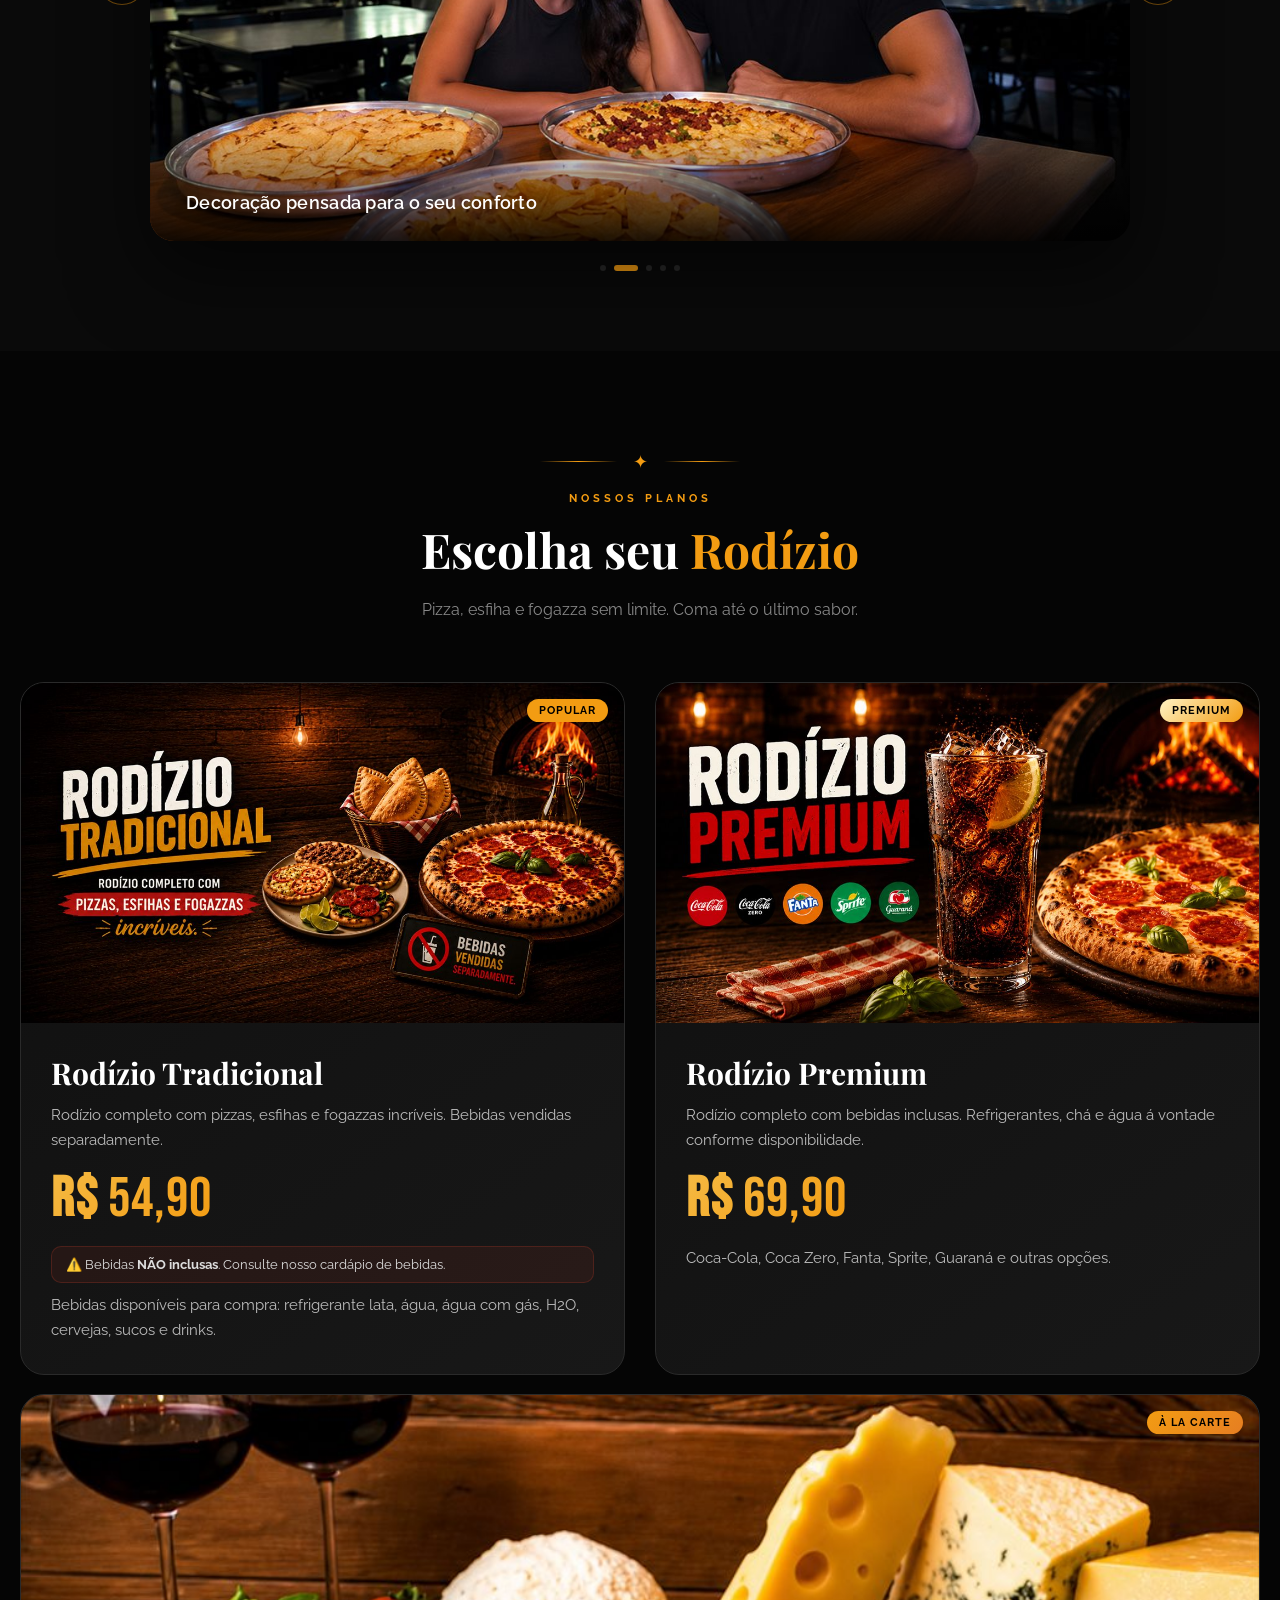
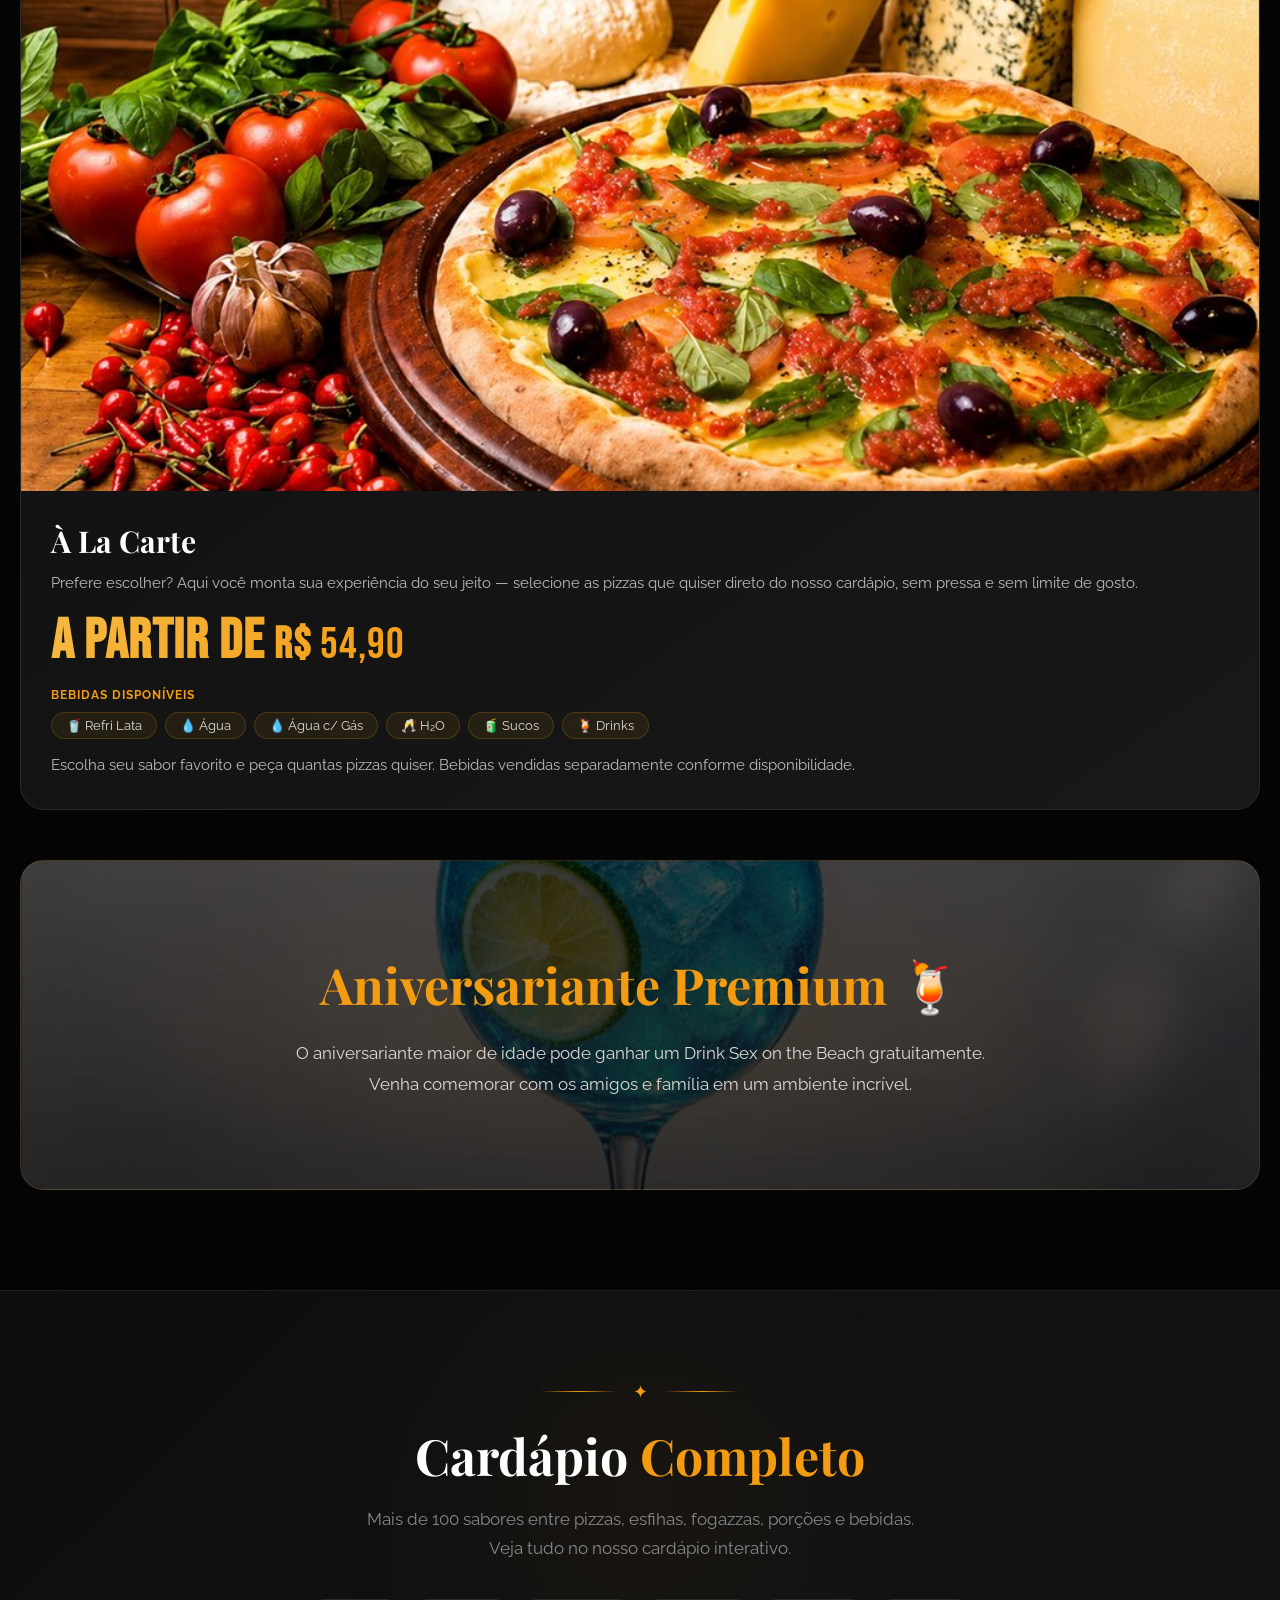
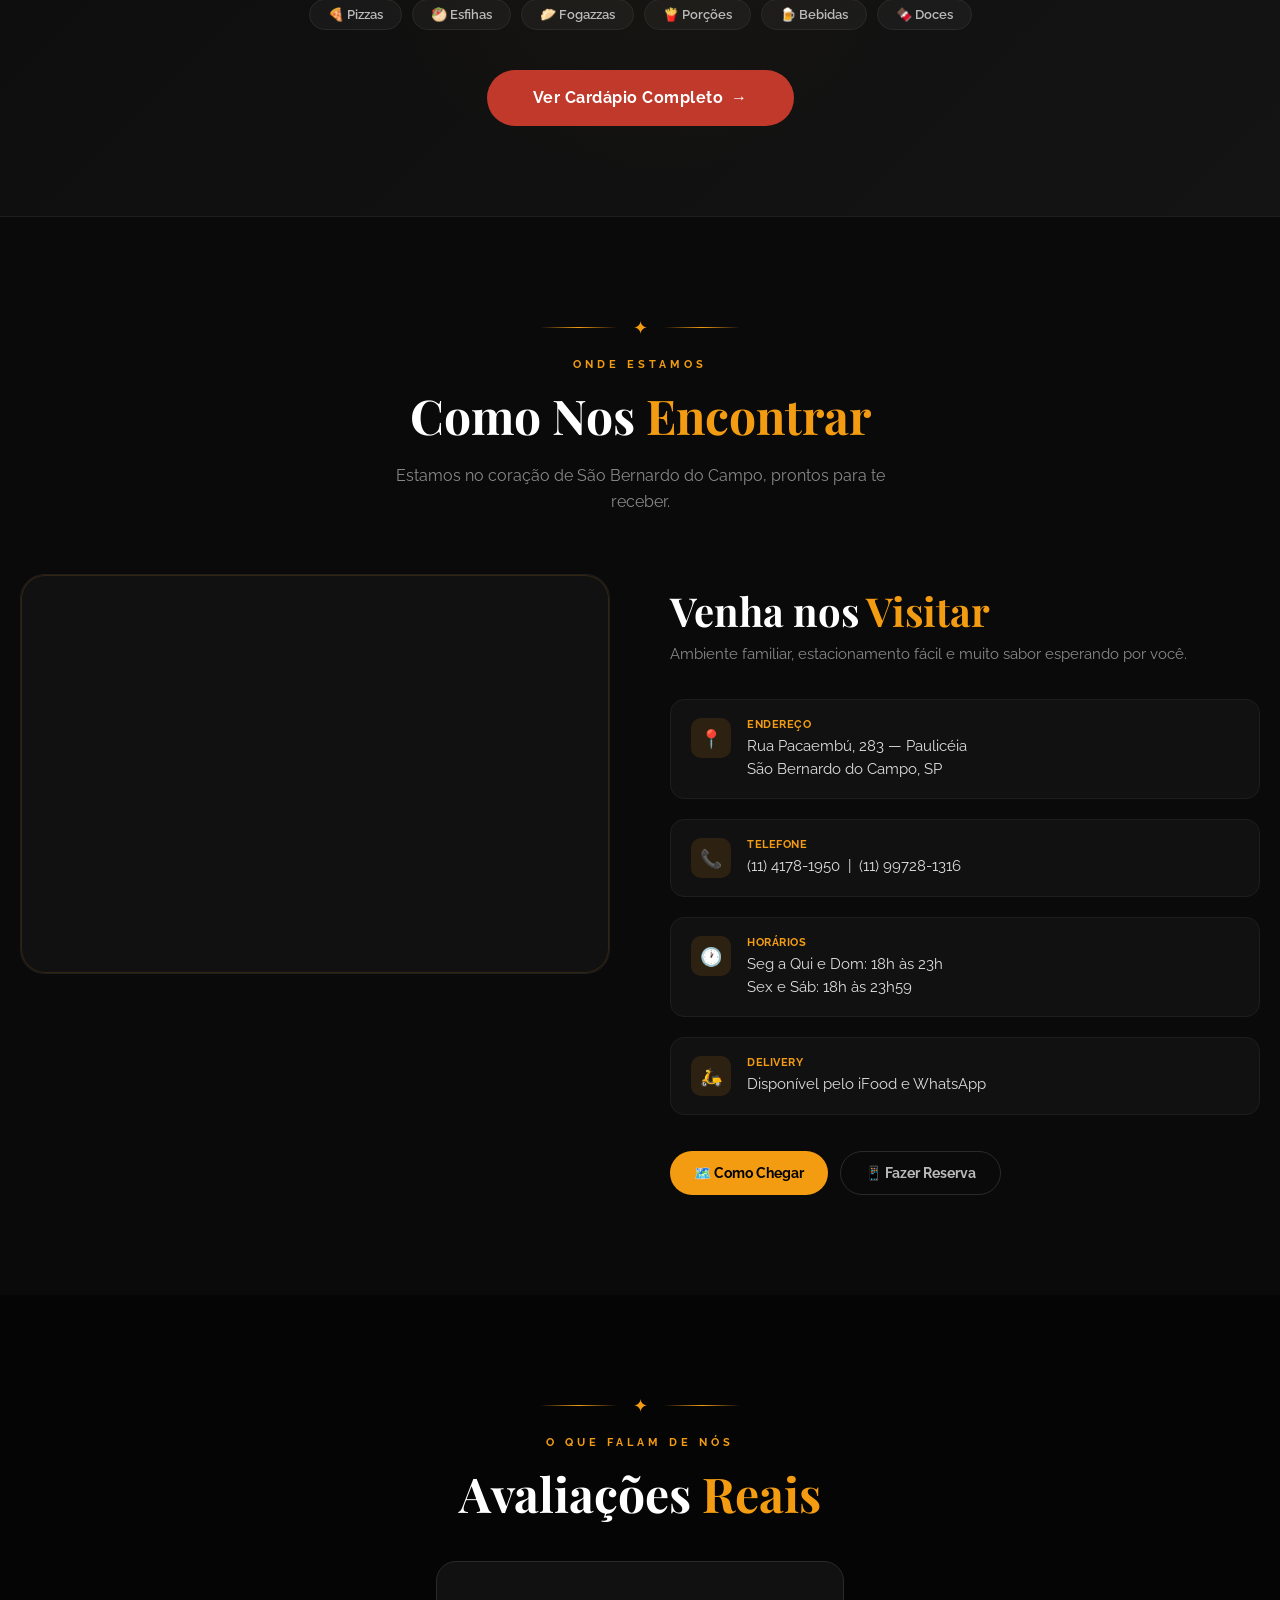
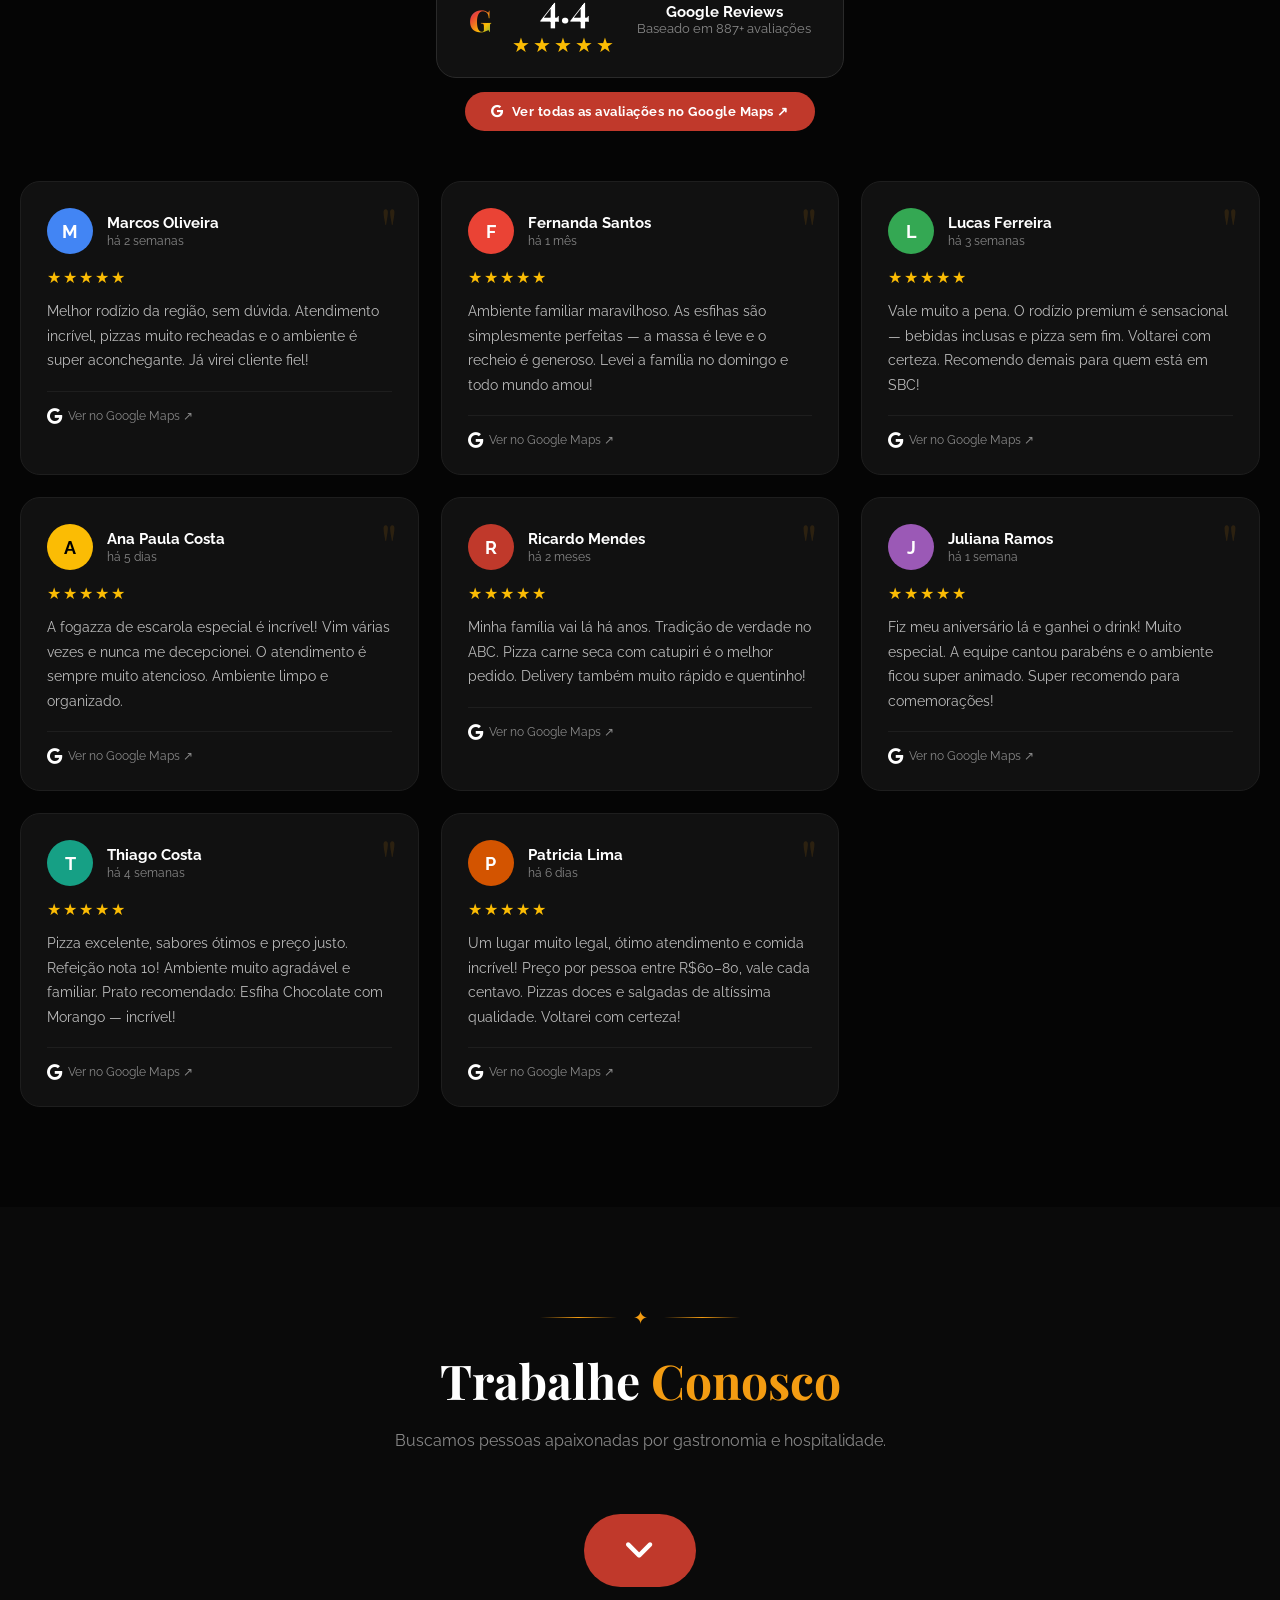
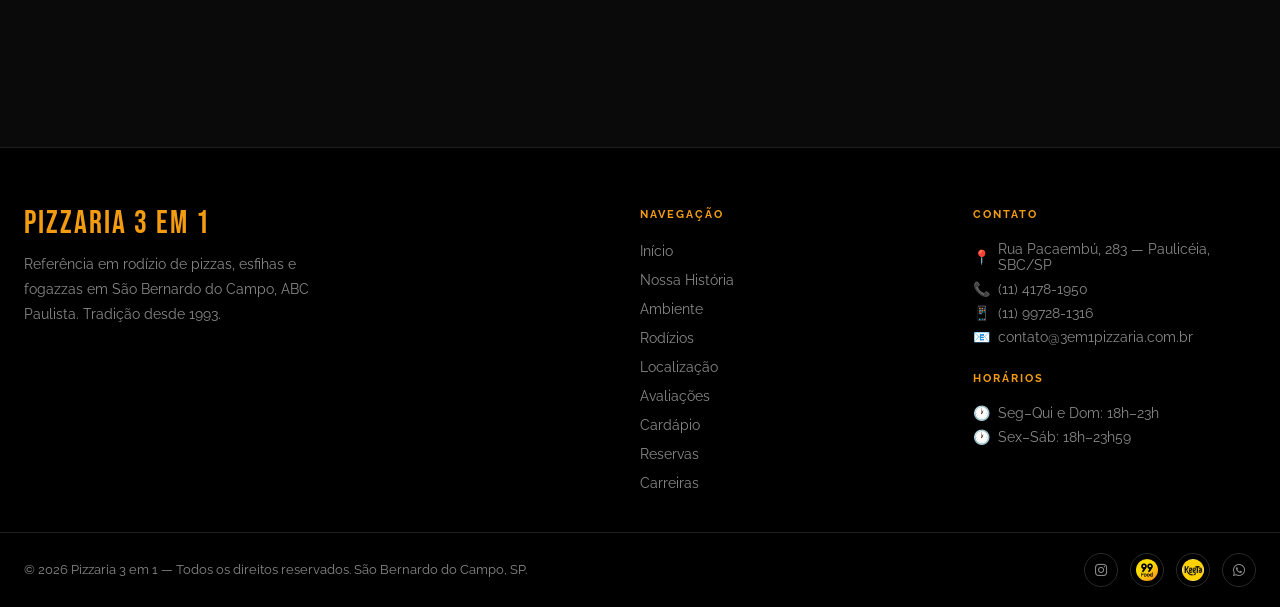
==== commit 1ca03dc8: "Update1.1" ====
--- a/index.html
+++ b/index.html
@@ -709,7 +709,7 @@
       <i class="fa-brands fa-instagram"></i>
       </a>
       <a href="https://oia.99app.com/dlp9/ZMmYIz?share_media=WHATSAPP" target="_blank" rel="noopener" aria-label="99 Food">
-      <img class="footer-brand-logo" src="imagens/99food.png" alt="99 Food">
+      <img class="footer-brand-logo" src="imagens/99food.jpg" alt="99 Food">
       </a>
       <a href="https://url-eu.mykeeta.com/NKNFW4oz" target="_blank" rel="noopener" aria-label="Keeta">
       <img class="footer-brand-logo" src="imagens/keeta.jfif" alt="Keeta">
@@ -726,7 +726,7 @@
   <button class="fab-top" id="fabTop" title="Voltar ao topo" aria-label="Voltar ao topo da página">↑</button>
   <div class="fab-socials" id="fabSocials">
     <a class="fab-social-btn fab-99food" href="https://oia.99app.com/dlp9/ZMmYIz?share_media=WHATSAPP" target="_blank" rel="noopener" title="99 Food" aria-label="Pedir pelo 99 Food">
-      <img src="imagens/99food.png" alt="99 Food">
+      <img src="imagens/99food.jpg" alt="99 Food">
     </a>
     <a class="fab-social-btn fab-keeta" href="https://url-eu.mykeeta.com/NKNFW4oz" target="_blank" rel="noopener" title="Keeta" aria-label="Pedir pelo Keeta">
       <img src="imagens/keeta.jfif" alt="Keeta">
--- a/CSS/style.css
+++ b/CSS/style.css
@@ -842,7 +842,7 @@
     .birthday {
       background:
         linear-gradient(rgba(0,0,0,0.72), rgba(0,0,0,0.82)),
-        url('../imagens/drinks/lagoa-azul.png') center/cover;
+        url('../imagens/drinks/lagoa-azul.jpg') center/cover;
       text-align: center;
       border-radius: 24px;
       padding: 90px 30px;
@@ -1902,7 +1902,7 @@
     .birthday {
         background:
             linear-gradient(rgba(0,0,0,0.72), rgba(0,0,0,0.84)),
-            url('../imagens/drinks/lagoa-azul.png') center/cover;
+            url('../imagens/drinks/lagoa-azul.jpg') center/cover;
     }
 
     .hero-btns {
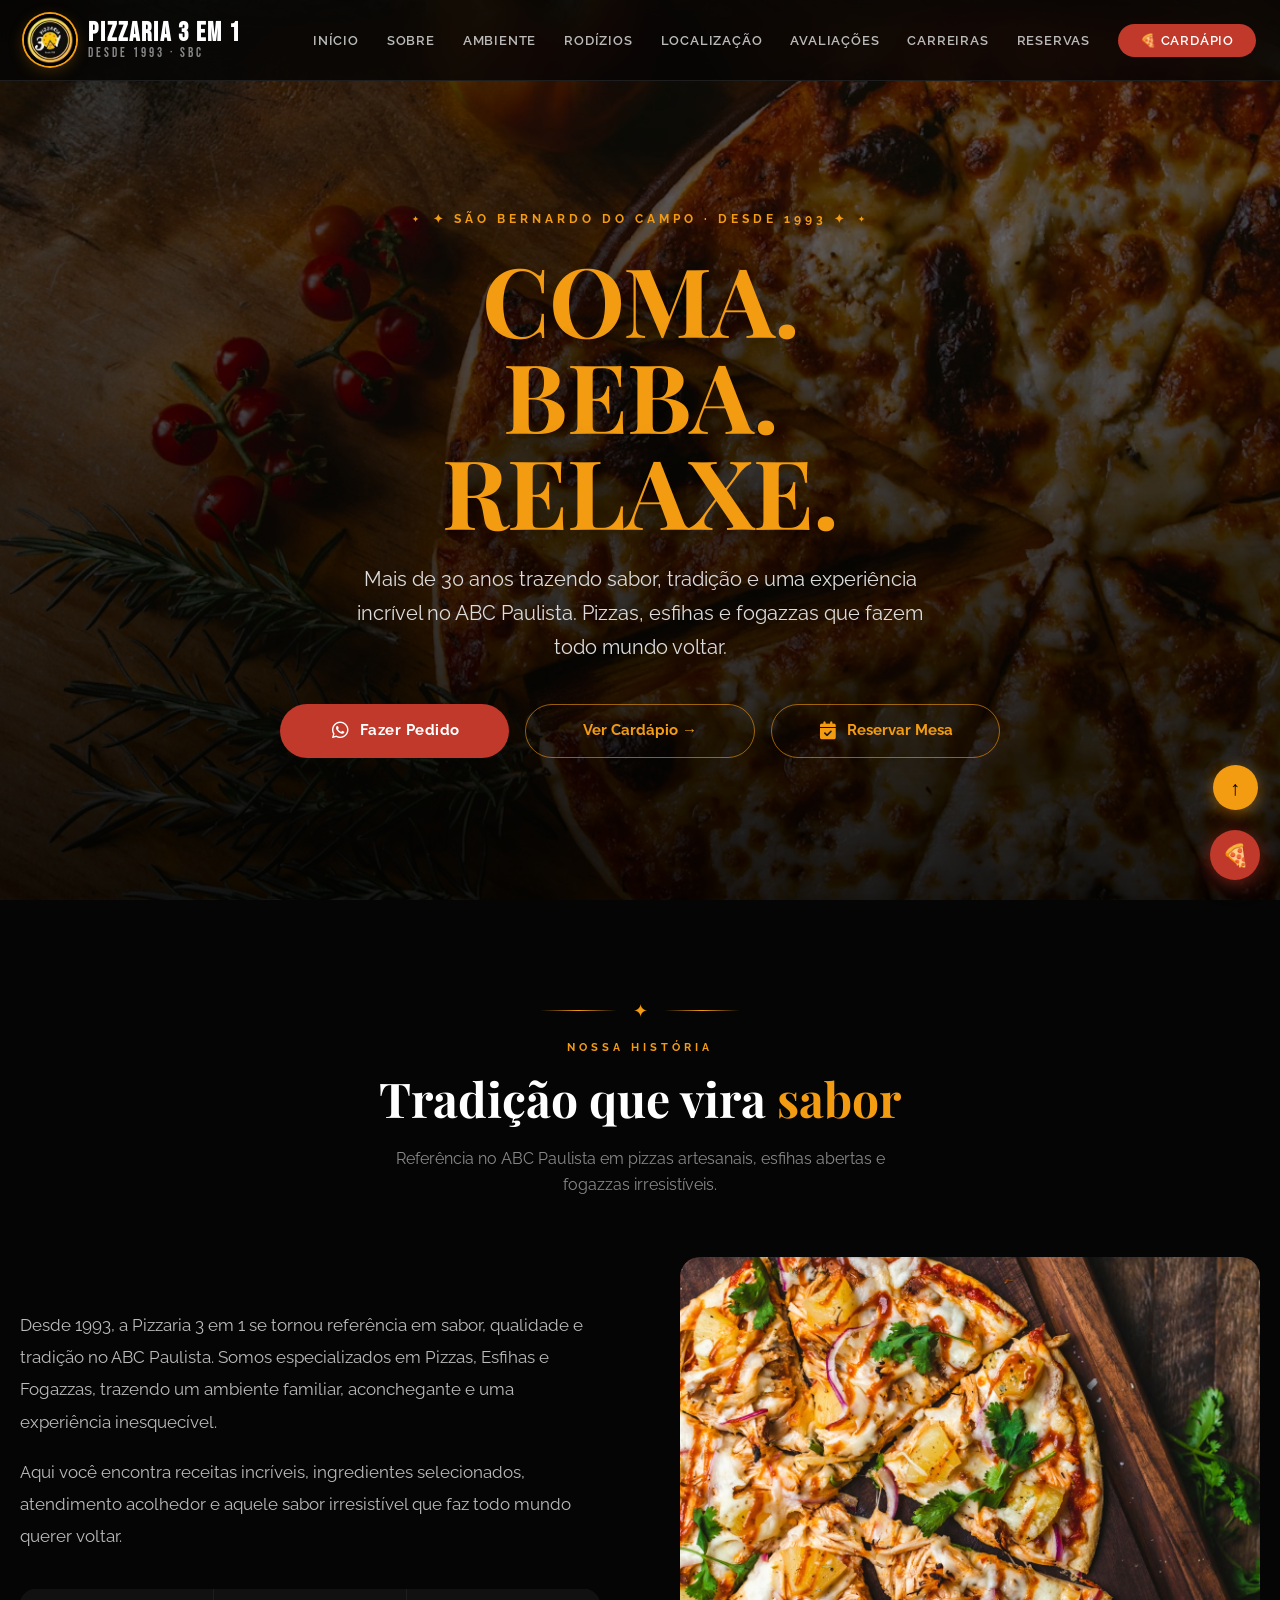
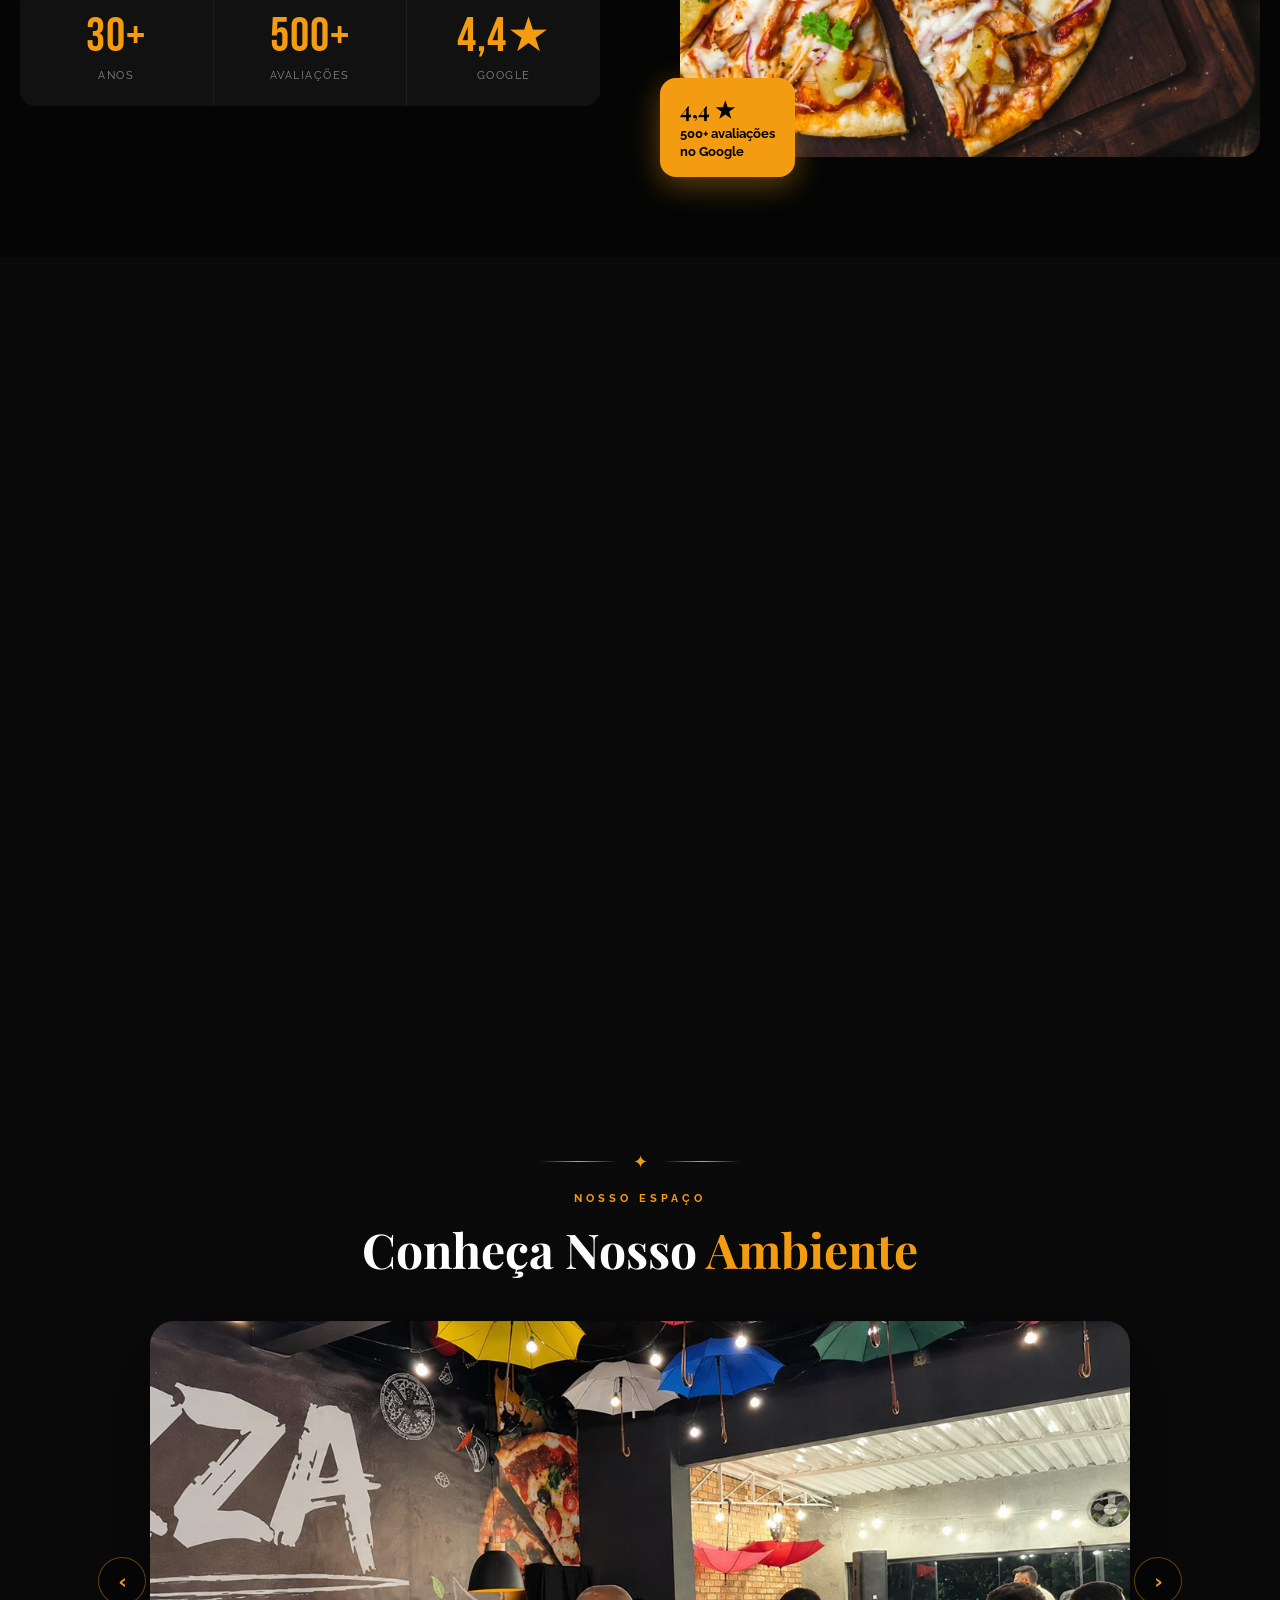
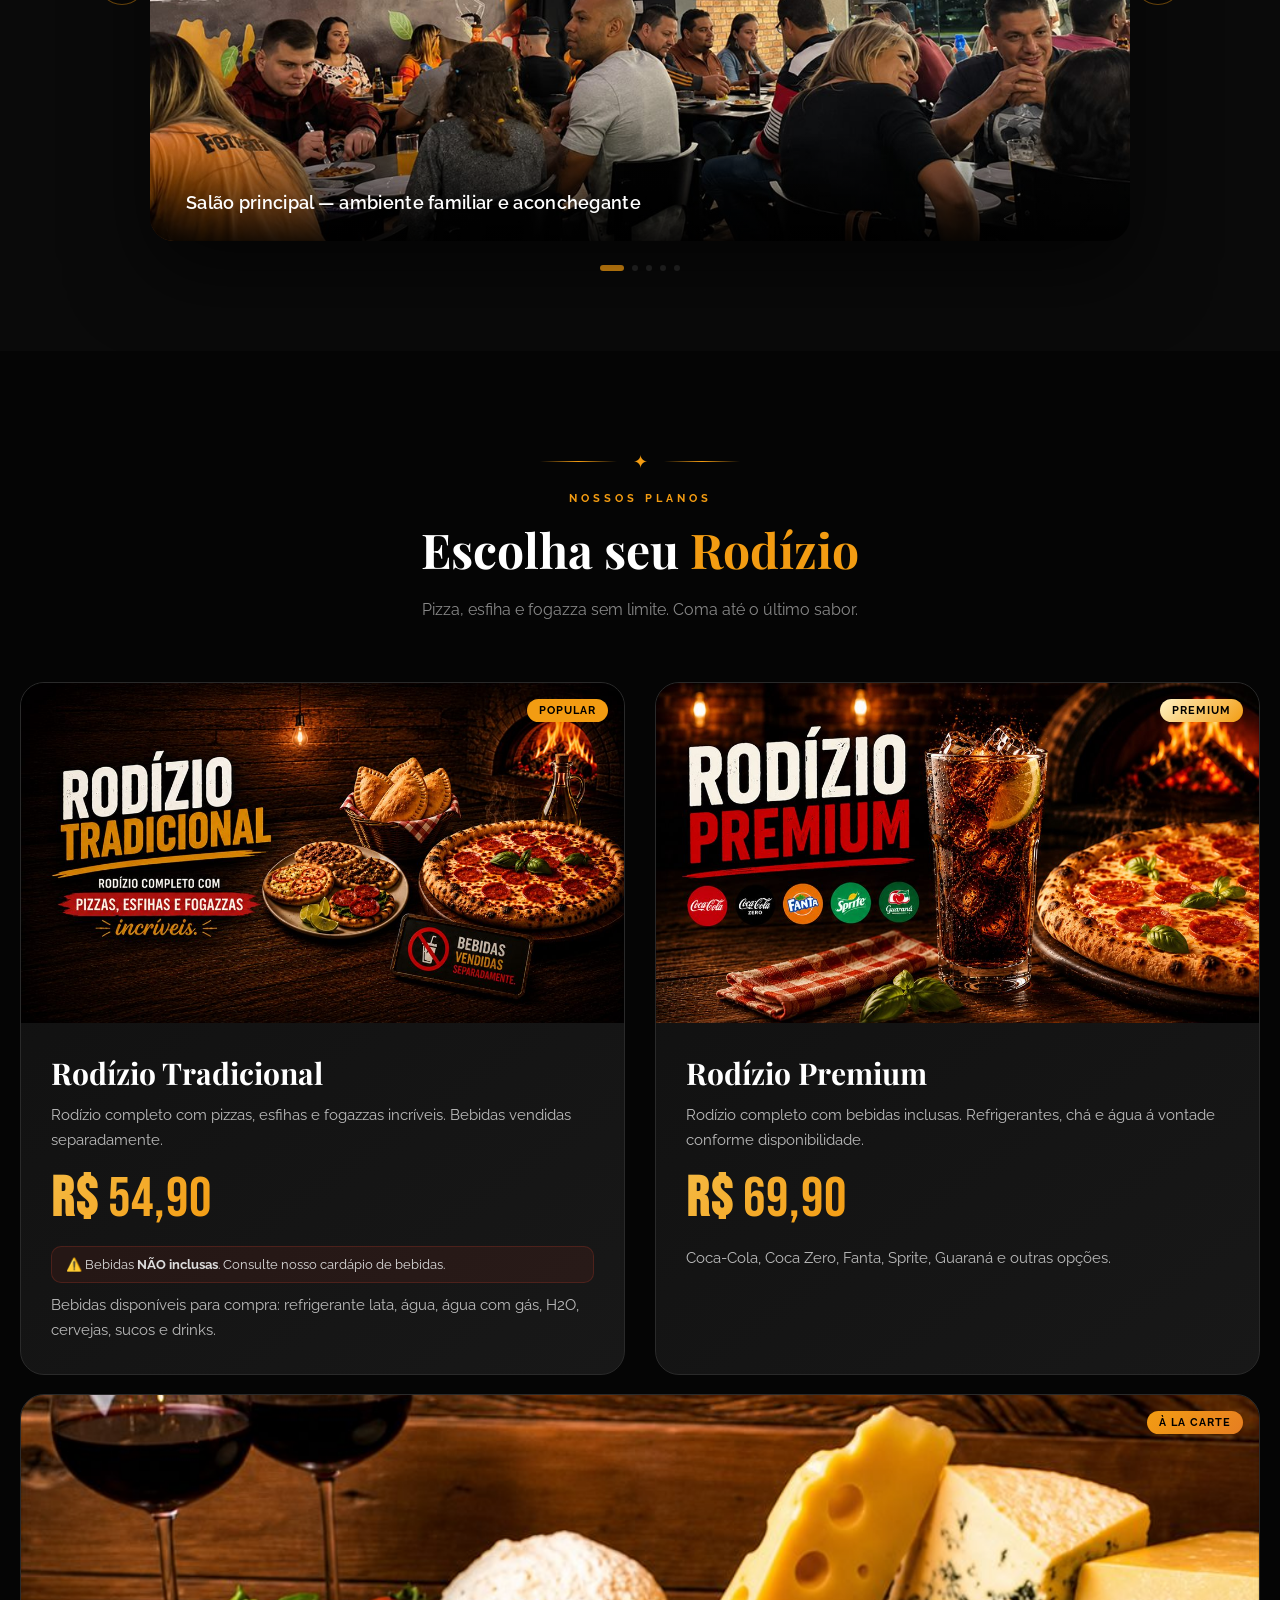
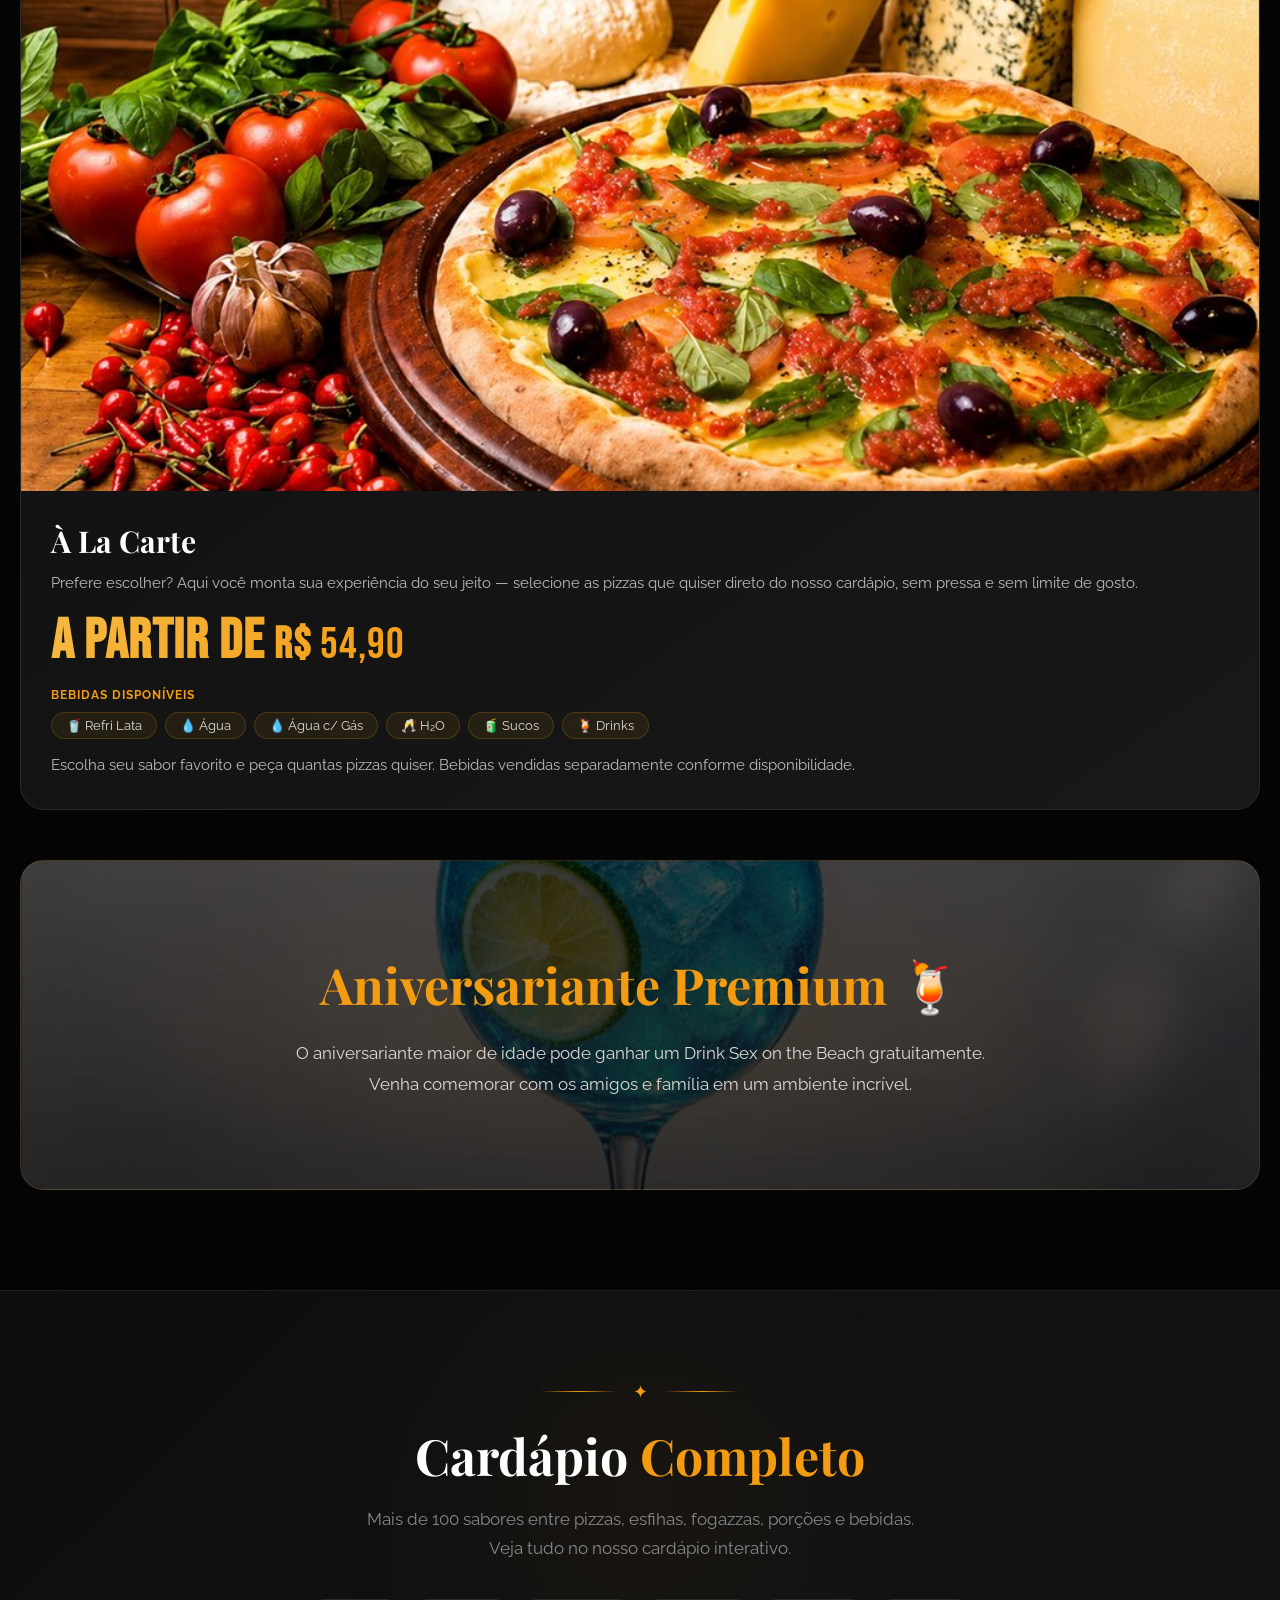
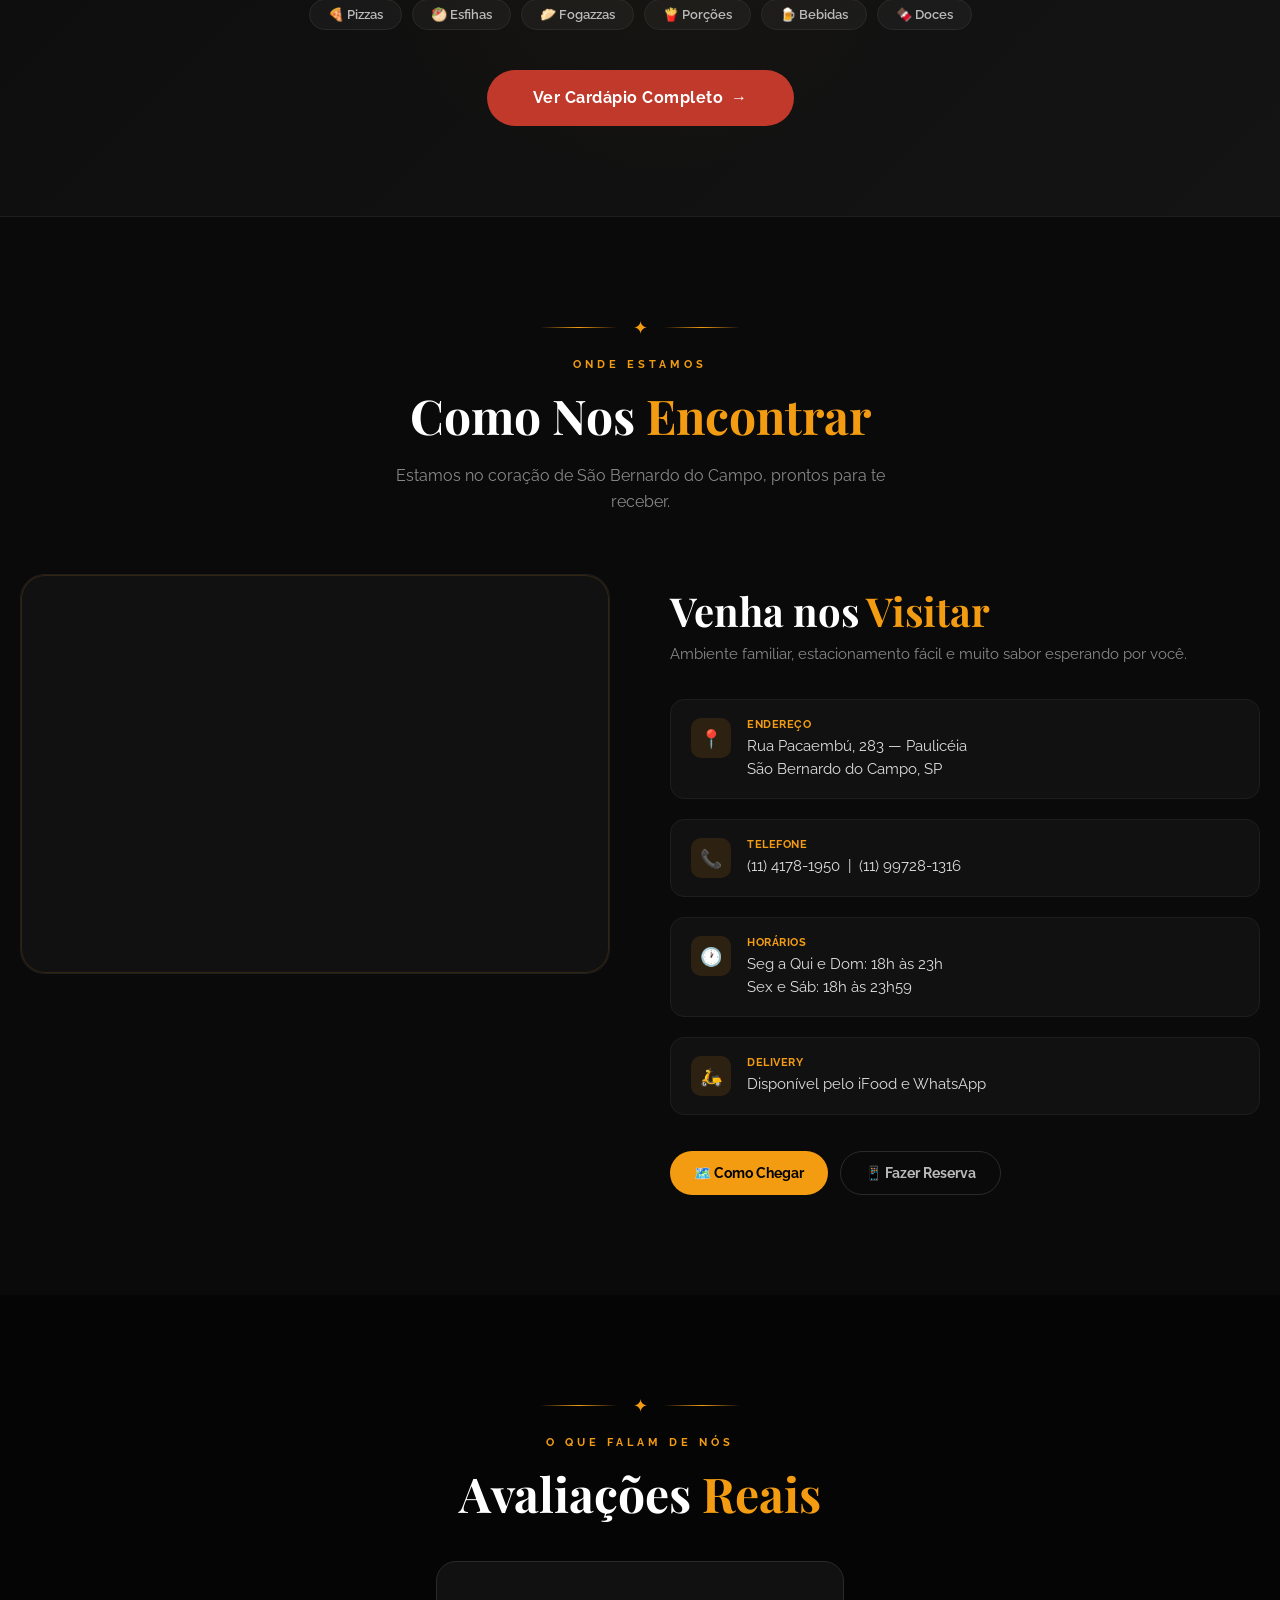
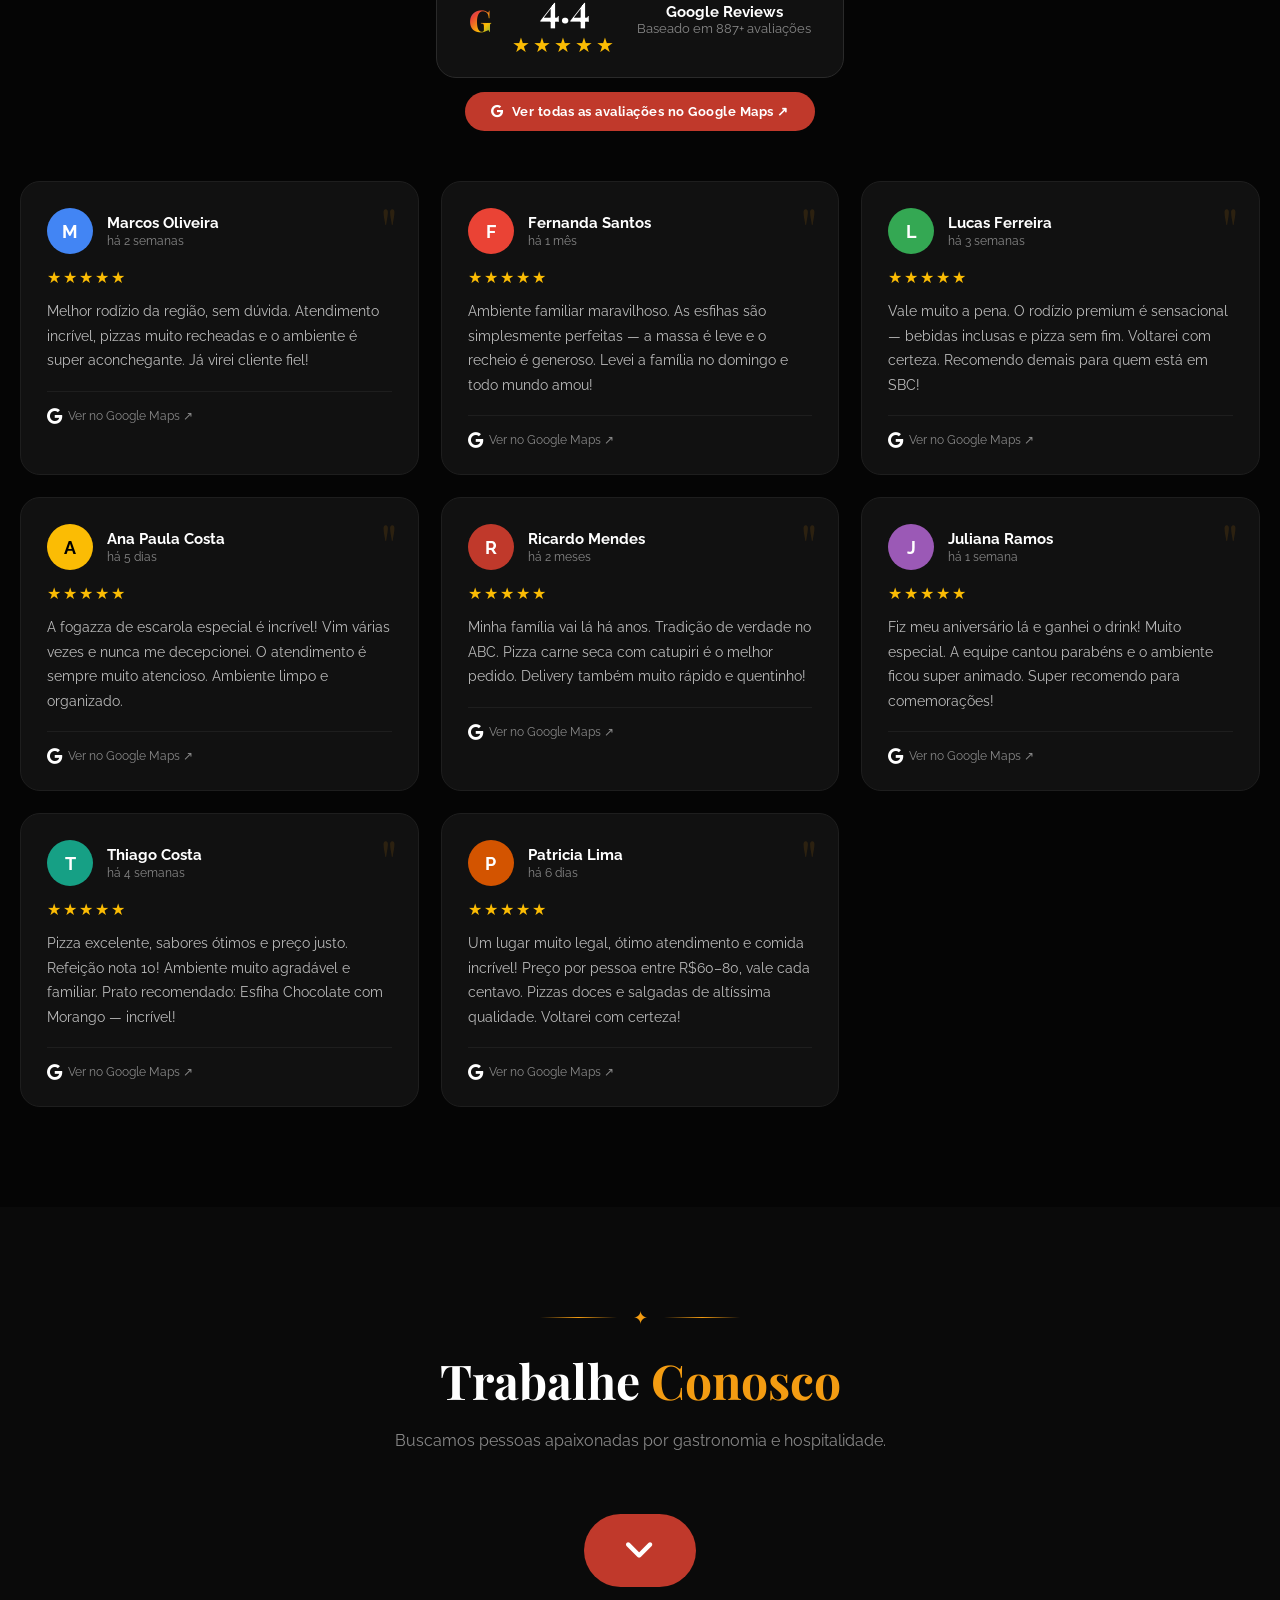
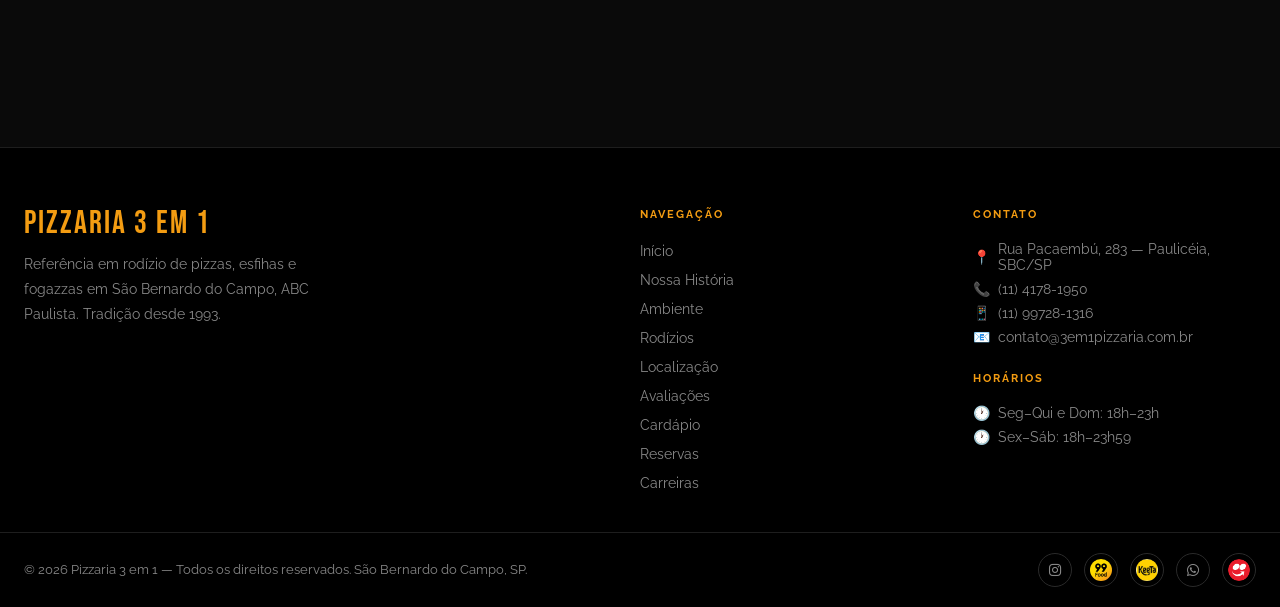
==== commit 5e064049: "Atualização (melhor responsividade, cursor, melhoria nos icones e card da reserva)" ====
--- a/index.html
+++ b/index.html
@@ -70,7 +70,13 @@
   <link rel="stylesheet" href="https://cdnjs.cloudflare.com/ajax/libs/font-awesome/6.7.2/css/all.min.css" crossorigin="anonymous" referrerpolicy="no-referrer" />
   <!-- Style.css -->
    <link rel="stylesheet" href="CSS/style.css">
-
+<style>
+    *,
+*::before,
+*::after {
+    cursor: url("imagens/cursor2.cur"), auto !important;
+}
+  </style>
 </head>
 <body>
 
@@ -716,6 +722,10 @@
       </a>
       <a href="https://wa.me/5511997281316" target="_blank" rel="noopener" aria-label="WhatsApp da Pizzaria 3 em 1">
       <i class="fa-brands fa-whatsapp"></i>
+      </a>
+        <a href="https://www.ifood.com.br/delivery/sao-bernardo-do-campo-sp/pizzaria-3-em-1--pizzas---esfihas-e-fogazzas--pauliceia/15c0d2d4-c24c-49c1-bb92-0055442c9f05?openCart=true"
+         target="_blank" rel="noopener" aria-label="Ifood da Pizarria 31">
+       <img class="footer-brand-logo" src="imagens/ifoodlogo2.png" alt="Keeta">
       </a>
     </div>
   </div>
--- a/CSS/style.css
+++ b/CSS/style.css
@@ -1341,6 +1341,9 @@
       .loc-btn { justify-content: center; }
       .fab-social-btn img,.ifood-wordmark{width:28px;height:28px;}
       .ifood-wordmark{font-size:10px;}
+      .hero-content{margin-top: 10%;}
+      #sobre{margin-top: 20%;}
+      
     }
 
 /* Estilos específicos do formulário */
